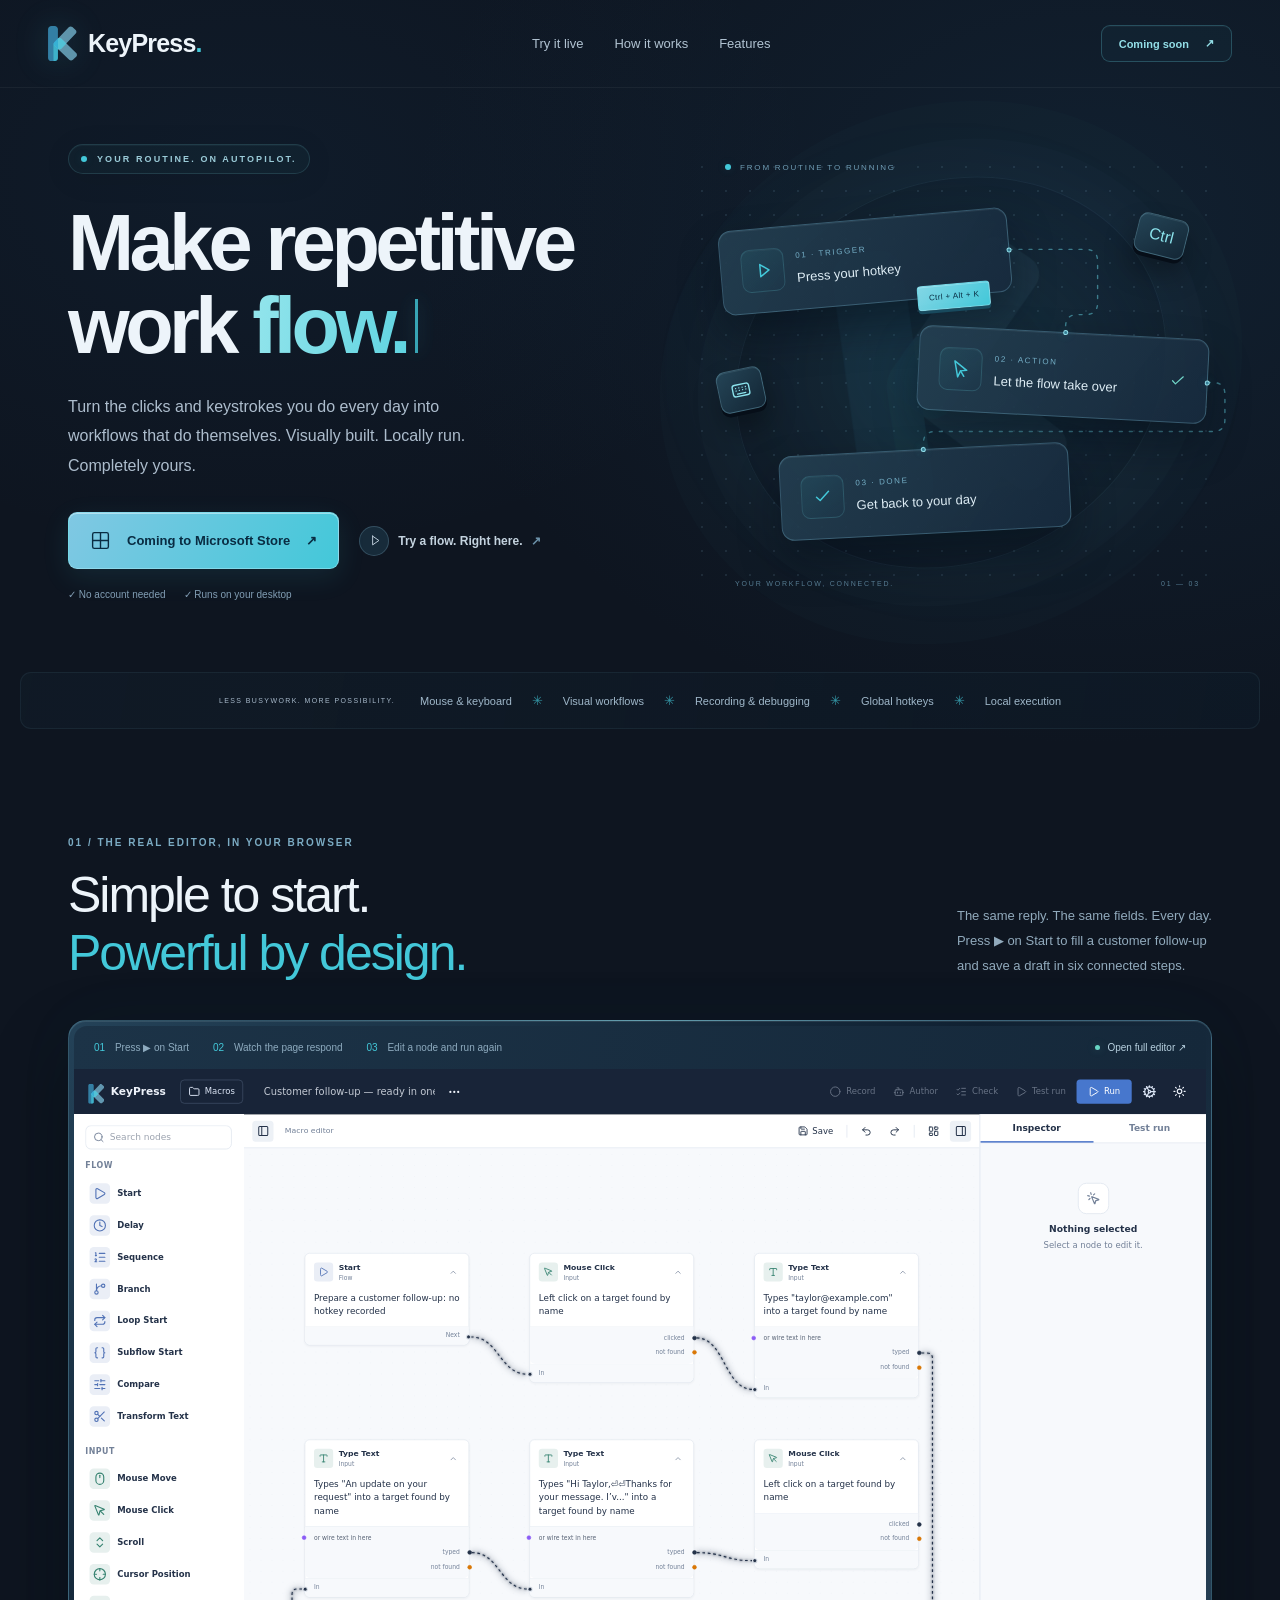
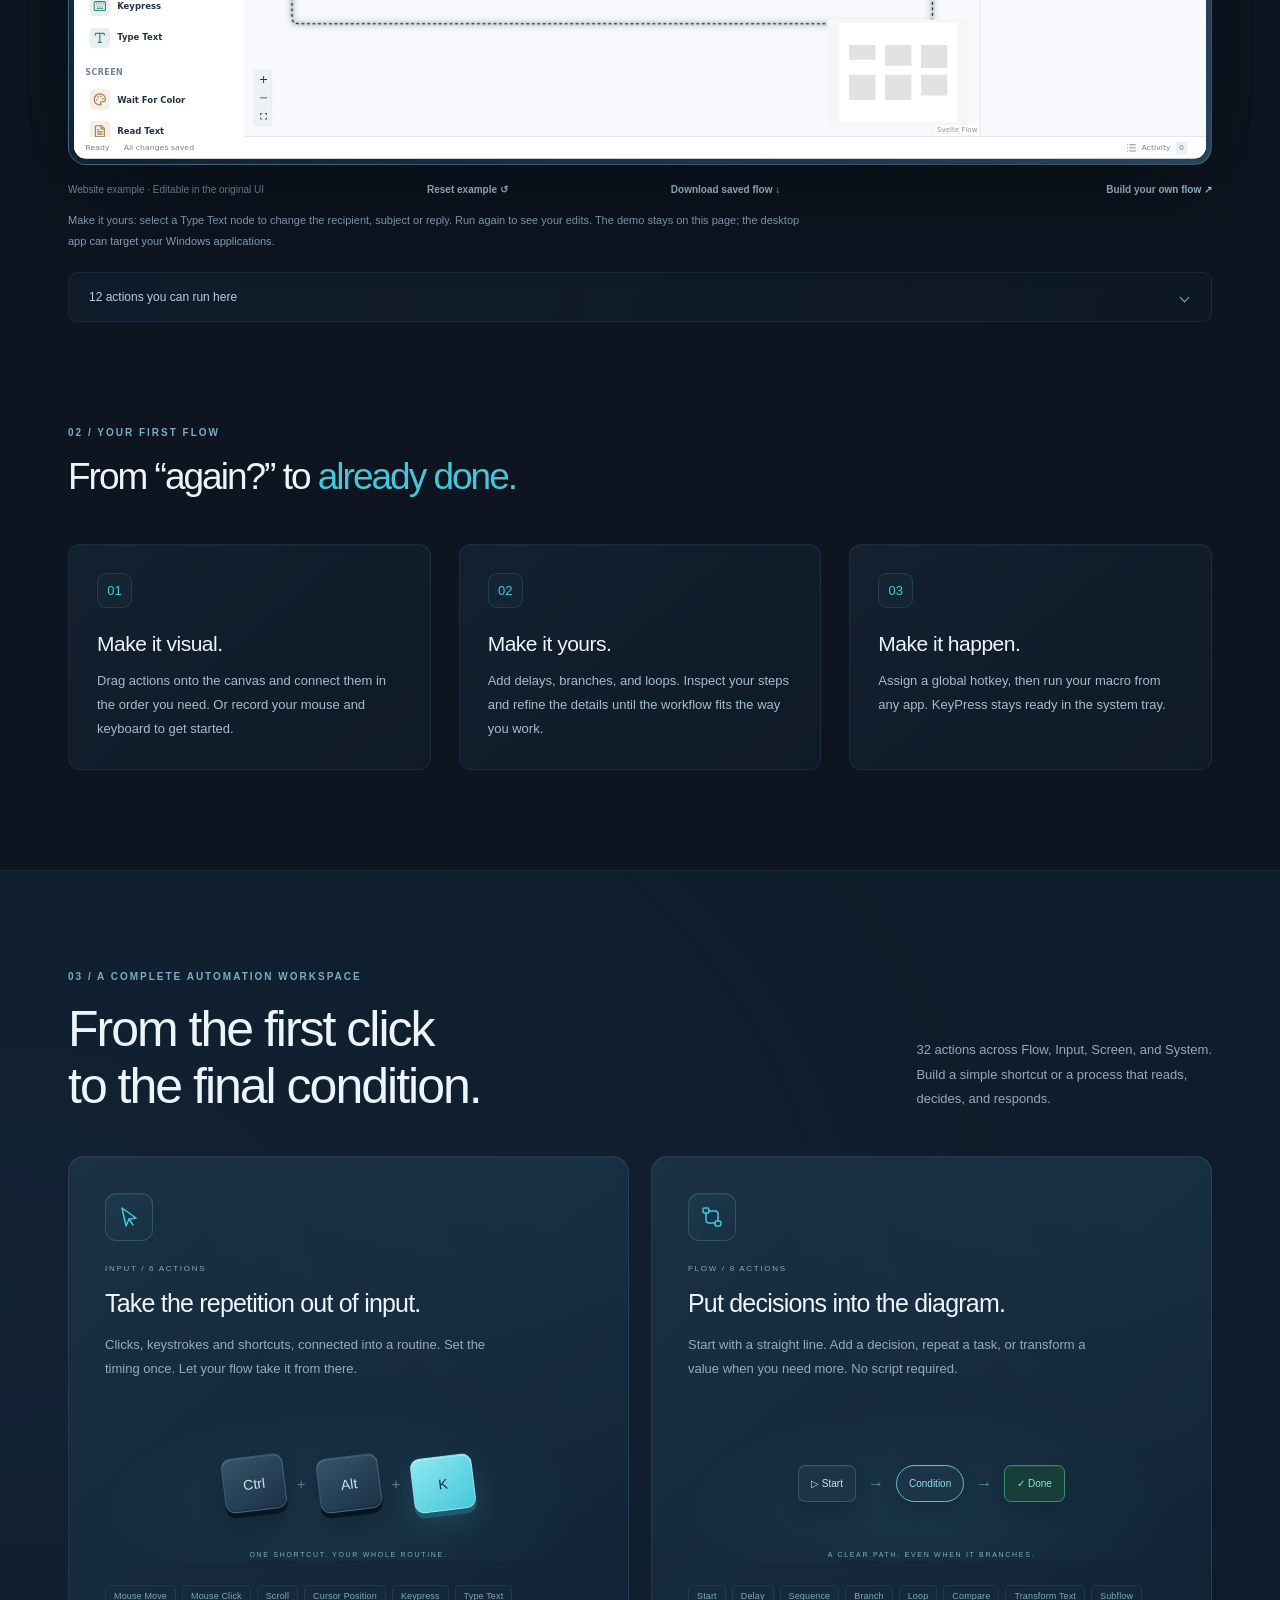
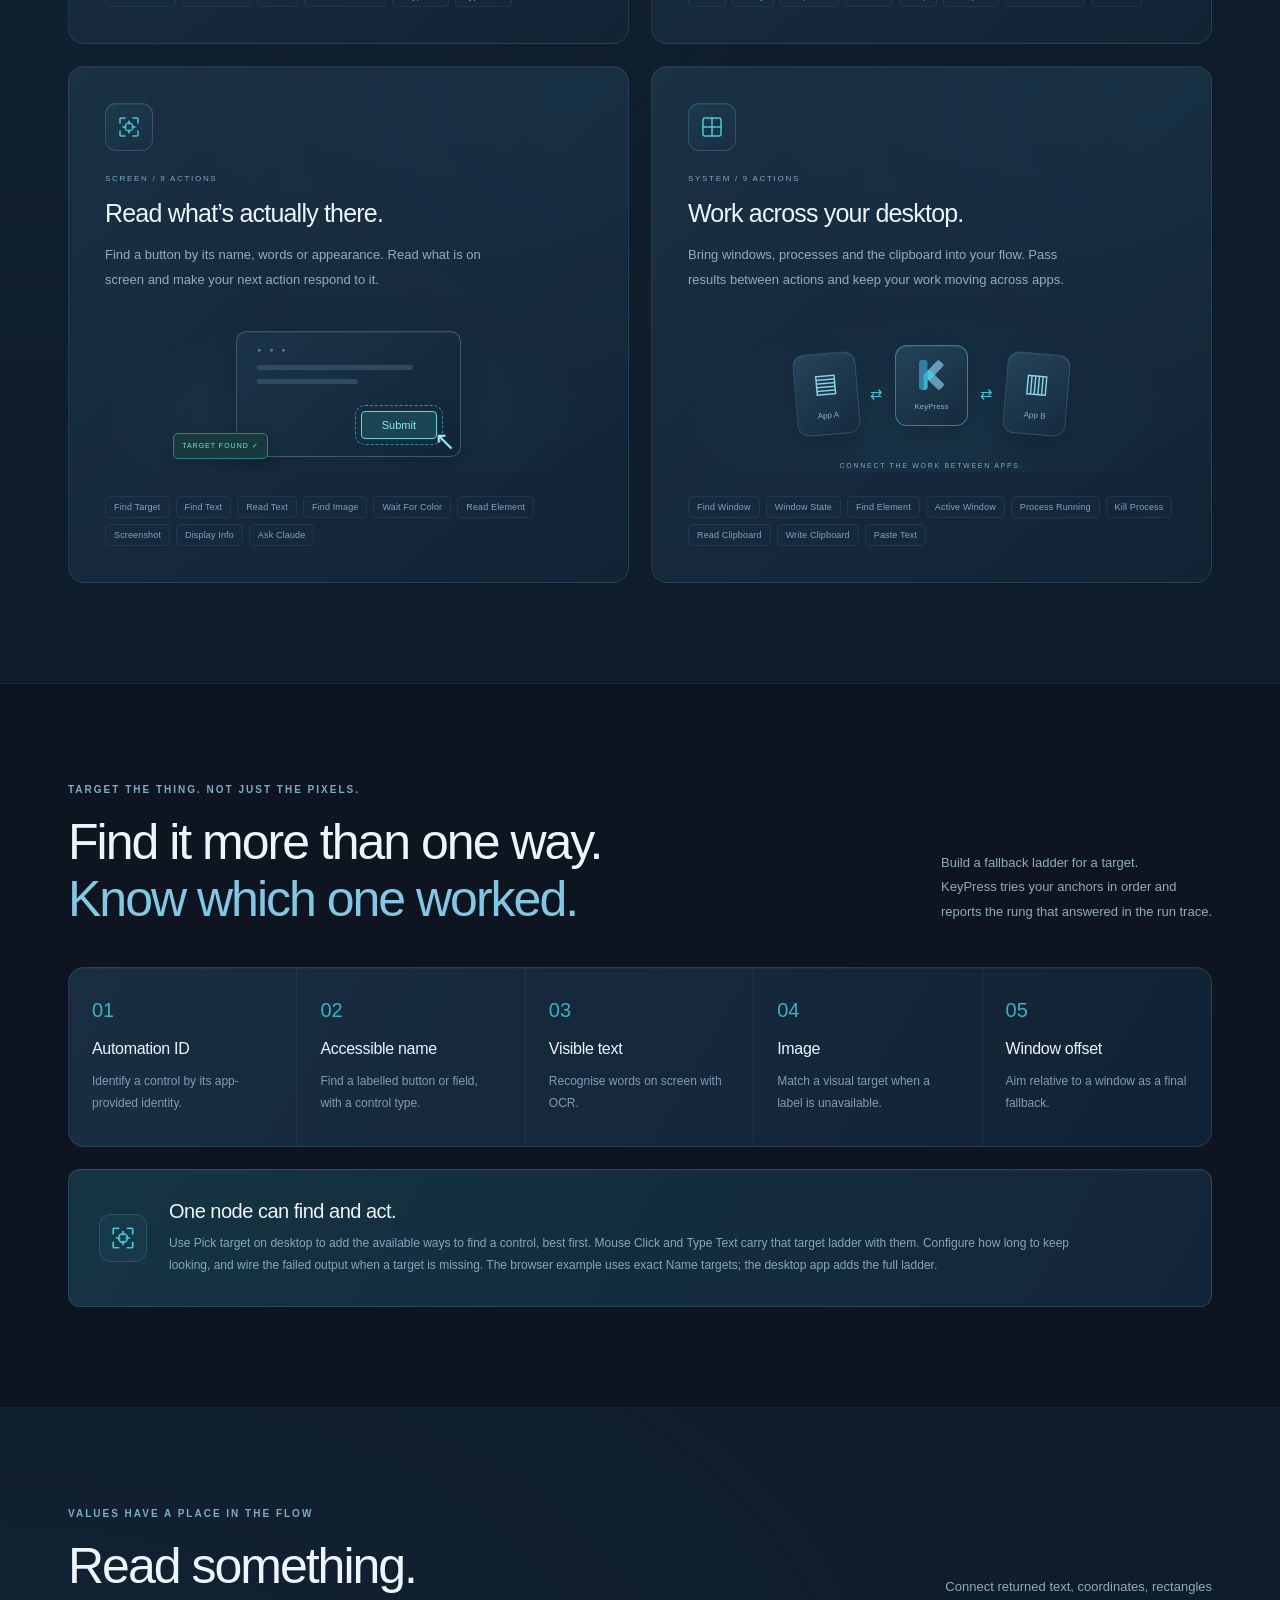
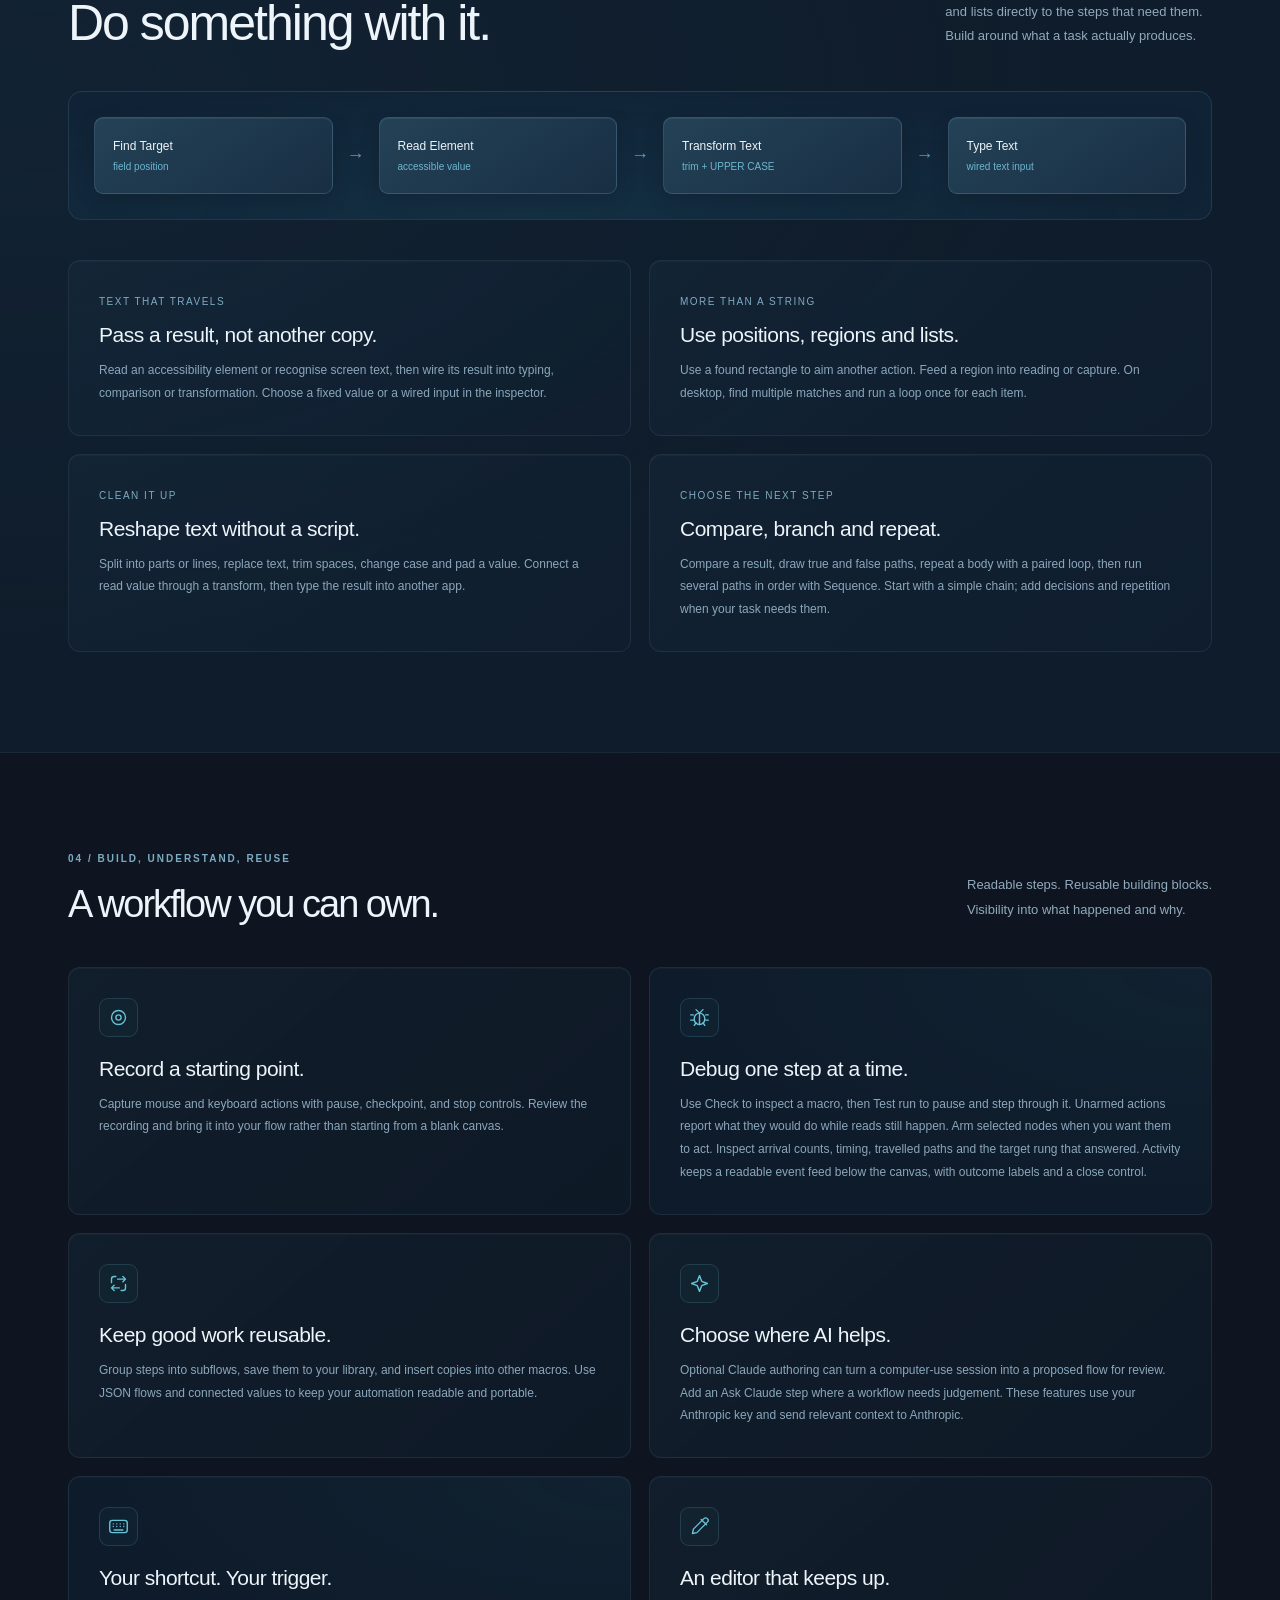
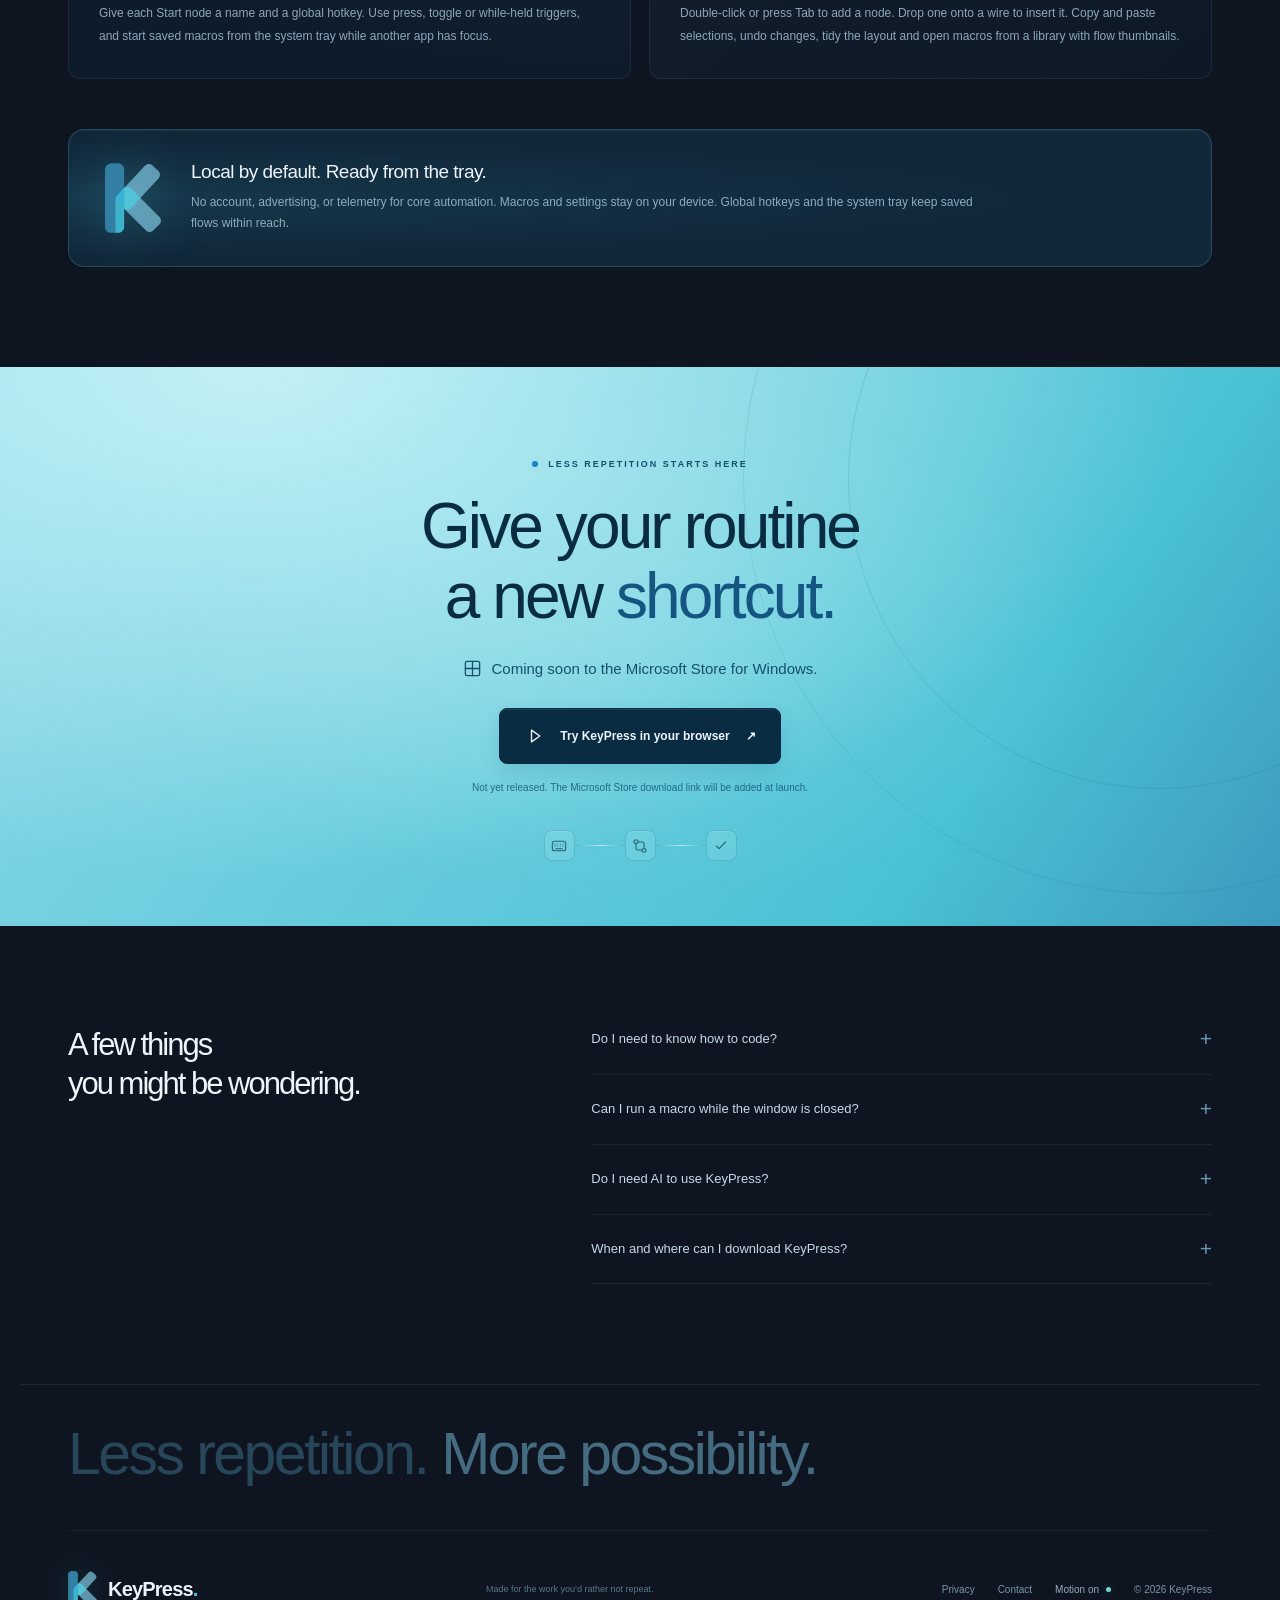
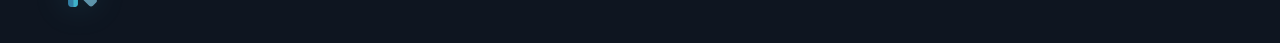
==== index.html @ 4faecd8c "Publish built KeyPress website" ====
<!doctype html>
<html lang="en">
<head>
<meta http-equiv="Content-Security-Policy" content="default-src 'none'; script-src 'self'; style-src 'self' 'unsafe-inline' https://fonts.googleapis.com; font-src 'self' https://fonts.gstatic.com; img-src 'self' data: blob:; frame-src 'self'; connect-src 'none'; object-src 'none'; base-uri 'none'; form-action 'none'">
<meta name="referrer" content="no-referrer">
  <meta charset="UTF-8"><meta name="viewport" content="width=device-width,initial-scale=1">
  <title>KeyPress — Make repetitive work flow.</title>
  <meta name="description" content="Turn clicks, keystrokes, and everyday desktop tasks into visual workflows. Meet KeyPress, desktop automation you can see and control.">
  <meta name="theme-color" content="#0e1520"><meta property="og:title" content="KeyPress — Make repetitive work flow."><meta property="og:description" content="Your routine, on autopilot. Visual desktop automation you can see and control.">
  <link rel="icon" href="assets/keypress-logo.svg"><link rel="stylesheet" href="style.css?v=local"><link rel="stylesheet" href="visual.css?v=local">
</head>
<body>
<svg class="icon-definitions" xmlns="http://www.w3.org/2000/svg" aria-hidden="true"><defs><symbol id="icon-play" viewBox="0 0 24 24"><path d="m9 5 10 7-10 7V5Z"/></symbol><symbol id="icon-pointer" viewBox="0 0 24 24"><path d="m5 3 14 10-7 1-3 7L5 3Z"/><path d="m12 14 4 6"/></symbol><symbol id="icon-check" viewBox="0 0 24 24"><path d="m5 12 4 4L19 6"/></symbol><symbol id="icon-flow" viewBox="0 0 24 24"><rect x="3" y="3" width="6" height="5" rx="1.5"/><rect x="15" y="16" width="6" height="5" rx="1.5"/><path d="M6 8v7a3 3 0 0 0 3 3h6M9 6h6a3 3 0 0 1 3 3v7"/></symbol><symbol id="icon-target" viewBox="0 0 24 24"><path d="M8 3H4a1 1 0 0 0-1 1v4m13-5h4a1 1 0 0 1 1 1v4M3 16v4a1 1 0 0 0 1 1h4m8 0h4a1 1 0 0 0 1-1v-4"/><circle cx="12" cy="12" r="4"/><path d="M12 6v3m0 6v3m-6-6h3m6 0h3"/></symbol><symbol id="icon-windows" viewBox="0 0 24 24"><rect x="3" y="3" width="18" height="18" rx="2"/><path d="M12 3v18M3 12h18"/></symbol><symbol id="icon-arrow" viewBox="0 0 24 24"><path d="M5 19 19 5M5 5h14v14"/></symbol><symbol id="icon-record" viewBox="0 0 24 24"><circle cx="12" cy="12" r="8"/><circle cx="12" cy="12" r="3"/></symbol><symbol id="icon-debug" viewBox="0 0 24 24"><path d="m8 3 4 4 4-4M5 9H2m20 0h-3M5 15H2m20 0h-3M6 21l2-3m10 3-2-3"/><rect x="6" y="7" width="12" height="13" rx="6"/><path d="M12 7v13"/></symbol><symbol id="icon-reuse" viewBox="0 0 24 24"><path d="M20 7h-9m9 0-3-3m3 3-3 3M4 17h9m-9 0 3-3m-3 3 3 3"/><path d="M4 11V7a3 3 0 0 1 3-3h2m11 9v4a3 3 0 0 1-3 3h-2"/></symbol><symbol id="icon-sparkle" viewBox="0 0 24 24"><path d="m12 3 2.5 6.5L21 12l-6.5 2.5L12 21l-2.5-6.5L3 12l6.5-2.5L12 3Z"/></symbol><symbol id="icon-keyboard" viewBox="0 0 24 24"><rect x="2" y="5" width="20" height="14" rx="3"/><path d="M6 9h.01M10 9h.01M14 9h.01M18 9h.01M6 12h.01M10 12h.01M14 12h.01M18 12h.01M7 16h10"/></symbol><symbol id="icon-edit" viewBox="0 0 24 24"><path d="m14 4 6 6M4 20l5-1L21 7a2.8 2.8 0 0 0-4-4L5 15l-1 5Z"/></symbol><symbol id="icon-shield" viewBox="0 0 24 24"><path d="m12 3 8 3v6c0 5-8 9-8 9s-8-4-8-9V6l8-3Z"/><path d="m8 12 3 3 5-6"/></symbol></defs></svg>
<header class="nav"><a class="brand" href="#" aria-label="KeyPress home"><img class="brand-logo" src="assets/keypress-logo.svg" alt="">KeyPress<span class="brand-dot">.</span></a><nav aria-label="Main navigation"><a href="#playground">Try it live</a><a href="#how-it-works">How it works</a><a href="#features">Features</a></nav><a class="button small" href="#download">Coming soon <span>↗</span></a></header>
<main>
<section class="hero section-wrap">
  <div class="hero-copy"><div class="eyebrow"><span class="status-dot"></span> YOUR ROUTINE. ON AUTOPILOT.</div><h1>Make repetitive<br>work <em>flow.</em><span class="heading-cursor"></span></h1><p>Turn the clicks and keystrokes you do every day into workflows that do themselves. Visually built. Locally run. Completely yours.</p><div class="hero-actions"><a class="button" href="#download"><svg class="site-icon" aria-hidden="true"><use href="#icon-windows"/></svg> Coming to Microsoft Store <span>↗</span></a><a class="text-link demo-cta" href="#playground"><span class="play-ring"><svg class="site-icon" aria-hidden="true"><use href="#icon-play"/></svg></span> Try a flow. Right here. <span class="link-arrow">↗</span></a></div><div class="hero-note"><span>✓ No account needed</span><span>✓ Runs on your desktop</span></div></div>
  <div class="hero-art" aria-label="Illustrative automation workflow"><img class="hero-watermark" src="assets/keypress-logo.svg" alt=""><div class="orbit-label"><span class="status-dot"></span> FROM ROUTINE TO RUNNING</div><svg class="hero-lines" viewBox="0 0 550 420" aria-hidden="true"><path data-connection="first"/><path data-connection="second"/></svg><div class="mini-node start"><span class="hero-port out" data-port="output"></span><span class="node-icon"><svg class="site-icon" aria-hidden="true"><use href="#icon-play"/></svg></span><div><small>01 · TRIGGER</small><strong>Press your hotkey</strong></div><kbd>Ctrl + Alt + K</kbd></div><div class="mini-node middle"><span class="hero-port in" data-port="input"></span><span class="hero-port out" data-port="output"></span><span class="node-icon"><svg class="site-icon" aria-hidden="true"><use href="#icon-pointer"/></svg></span><div><small>02 · ACTION</small><strong>Let the flow take over</strong></div><span class="node-check"><svg class="site-icon" aria-hidden="true"><use href="#icon-check"/></svg></span></div><div class="mini-node end"><span class="hero-port in" data-port="input"></span><span class="node-icon"><svg class="site-icon" aria-hidden="true"><use href="#icon-check"/></svg></span><div><small>03 · DONE</small><strong>Get back to your day</strong></div></div><span class="floating-key key-one">Ctrl</span><span class="floating-key key-two"><svg class="site-icon" aria-hidden="true"><use href="#icon-keyboard"/></svg></span><div class="art-footer"><span>YOUR WORKFLOW, CONNECTED.</span><span>01 — 03</span></div></div>
</section>
<div class="capability-strip"><span>LESS BUSYWORK. MORE POSSIBILITY.</span><div>Mouse & keyboard <i>✳</i> Visual workflows <i>✳</i> Recording & debugging <i>✳</i> Global hotkeys <i>✳</i> Local execution</div></div>
<section class="section-wrap playground-section" id="playground"><span id="tour" class="tour-anchor"></span><div class="section-top"><div><div class="eyebrow">01 / THE REAL EDITOR, IN YOUR BROWSER</div><h2>Simple to start.<br><em>Powerful by design.</em></h2></div><p>The same reply. The same fields. Every day.<br>Press ▶ on Start to fill a customer follow-up<br>and save a draft in six connected steps.</p></div><div class="editor-shell"><div class="editor-intro"><span><b>01</b> Press ▶ on Start</span><span><b>02</b> Watch the page respond</span><span><b>03</b> Edit a node and run again</span><a href="flow-editor.html" target="_blank" rel="noopener"><span class="editor-live-dot"></span> Open full editor ↗</a></div><iframe class="live-editor" id="tour-editor" src="flow-editor.html?tour=1&v=local" title="Interactive KeyPress flow editor"></iframe></div><div class="under-demo"><span>Website example · Editable in the original UI</span><button class="text-link" id="reset-tour" type="button">Reset example ↺</button><button class="text-link" id="export-flow" type="button">Download saved flow ↓</button><span id="export-status" role="status"></span><a href="flow-editor.html" target="_blank" rel="noopener" class="text-link">Build your own flow ↗</a></div><p class="editor-boundary">Make it yours: select a Type Text node to change the recipient, subject or reply. Run again to see your edits. The demo stays on this page; the desktop app can target your Windows applications.</p><details class="browser-coverage"><summary>12 actions you can run here</summary><p>Start · Delay · Mouse Click · Scroll · Type Text · Find Target · Read Element · Transform Text · Compare · Branch · Loop · Sequence</p><p>Use exact page targets, fixed delays and counted loops. Other actions remain editable in the canvas and run in the desktop app.</p></details></section>
<section class="section-wrap automation-lab" id="automation-lab" hidden><div class="section-top"><div><div class="eyebrow">YOUR FLOW. IN ACTION.</div><h2>The follow-up.<br><em>Already drafted.</em></h2></div><p>Three fields filled. A draft saved.<br>Watch the canvas do the repetitive part,<br>then review the result.</p></div><div class="lab-grid"><div class="lab-form reply-composer"><div class="composer-heading"><span>Customer follow-up</span><span class="demo-pill">Demo workspace</span></div><label for="reply-recipient">To</label><input id="reply-recipient" data-demo-field aria-label="Reply recipient" type="email" maxlength="400" autocomplete="off" placeholder="Recipient"><label for="reply-subject">Subject</label><input id="reply-subject" data-demo-field aria-label="Reply subject" maxlength="400" autocomplete="off" placeholder="Subject"><label for="task-output">Message</label><textarea id="task-output" data-demo-field aria-label="Reply message" rows="6" maxlength="400" placeholder="Your follow-up will be written here…"></textarea><div class="lab-tools"><button type="button" id="reply-save" data-demo-click="Save draft">Save draft</button><button type="button" id="task-reset" data-demo-click="Reset task">Clear fields</button></div><p class="composer-note">A demo draft on this page. No email is sent.</p></div><div class="lab-result"><span class="feature-kicker result-label"><span class="status-dot"></span> LIVE RESULT</span><strong id="task-state" role="status">Ready to draft</strong><div id="draft-preview" class="draft-preview" hidden><dl><dt>To</dt><dd id="draft-recipient"></dd><dt>Subject</dt><dd id="draft-subject"></dd></dl><p id="draft-message"></p><span class="draft-caption">Saved for review · Demo only</span></div><p id="task-log">Press Play on the canvas to fill the fields and save a follow-up for review.</p></div></div><details class="browser-coverage navigation-disclosure"><summary>Explore the available page targets ↗</summary><div class="lab-navigation" aria-label="Targets used by the canvas example"><span>Choose a destination for your flow</span><button type="button" data-tour-target="features" aria-label="Explore actions">Explore actions ↗</button><button type="button" data-tour-target="targeting" aria-label="Explore targeting">Explore targeting ↗</button><button type="button" data-tour-target="data-flow" aria-label="Explore data connections">Explore data connections ↗</button><button type="button" data-tour-target="real-app" aria-label="Explore the workspace">Explore the workspace ↗</button><button type="button" data-tour-target="automation-lab" aria-label="Explore the task result">Explore the task result ↗</button><button type="button" data-tour-target="download" aria-label="Explore downloads">Explore downloads ↗</button><button type="button" data-tour-target="playground" aria-label="Back to the flow">Back to the flow ↗</button></div></details></section>
<section class="section-wrap steps-section" id="how-it-works"><div class="eyebrow">02 / YOUR FIRST FLOW</div><h2>From “again?” to <em>already done.</em></h2><div class="steps"><article><span class="step-number">01</span><h3>Make it visual.</h3><p>Drag actions onto the canvas and connect them in the order you need. Or record your mouse and keyboard to get started.</p></article><article><span class="step-number">02</span><h3>Make it yours.</h3><p>Add delays, branches, and loops. Inspect your steps and refine the details until the workflow fits the way you work.</p></article><article><span class="step-number">03</span><h3>Make it happen.</h3><p>Assign a global hotkey, then run your macro from any app. KeyPress stays ready in the system tray.</p></article></div></section>
<section class="features-section" id="features"><div class="section-wrap"><div class="section-top"><div><div class="eyebrow">03 / A COMPLETE AUTOMATION WORKSPACE</div><h2>From the first click<br>to the final condition.</h2></div><p>32 actions across Flow, Input, Screen, and System.<br>Build a simple shortcut or a process that reads,<br>decides, and responds.</p></div><div class="feature-grid expanded-features">
<article class="feature"><span class="feature-icon"><svg class="site-icon" aria-hidden="true"><use href="#icon-pointer"/></svg></span><span class="feature-kicker">INPUT / 6 ACTIONS</span><h3>Take the repetition out of input.</h3><p>Clicks, keystrokes and shortcuts, connected into a routine. Set the timing once. Let your flow take it from there.</p><div class="feature-art key-art" aria-hidden="true"><kbd>Ctrl</kbd><span>+</span><kbd>Alt</kbd><span>+</span><kbd class="lit-key">K</kbd><div class="art-caption">ONE SHORTCUT. YOUR WHOLE ROUTINE.</div></div><div class="feature-tags"><span>Mouse Move</span><span>Mouse Click</span><span>Scroll</span><span>Cursor Position</span><span>Keypress</span><span>Type Text</span></div></article>
<article class="feature"><span class="feature-icon"><svg class="site-icon" aria-hidden="true"><use href="#icon-flow"/></svg></span><span class="feature-kicker">FLOW / 8 ACTIONS</span><h3>Put decisions into the diagram.</h3><p>Start with a straight line. Add a decision, repeat a task, or transform a value when you need more. No script required.</p><div class="feature-art route-art" aria-hidden="true"><span class="route-start">▷ Start</span><i>→</i><span class="route-decision">Condition</span><i>→</i><span class="route-result">✓ Done</span><div class="art-caption">A CLEAR PATH. EVEN WHEN IT BRANCHES.</div></div><div class="feature-tags"><span>Start</span><span>Delay</span><span>Sequence</span><span>Branch</span><span>Loop</span><span>Compare</span><span>Transform Text</span><span>Subflow</span></div></article>
<article class="feature"><span class="feature-icon"><svg class="site-icon" aria-hidden="true"><use href="#icon-target"/></svg></span><span class="feature-kicker">SCREEN / 9 ACTIONS</span><h3>Read what’s actually there.</h3><p>Find a button by its name, words or appearance. Read what is on screen and make your next action respond to it.</p><div class="feature-art scan-art" aria-hidden="true"><div class="scan-window"><div class="scan-dots">● ● ●</div><span class="scan-line"></span><span class="scan-line short"></span><span class="scan-target">Submit <b>↖</b></span></div><span class="scan-badge">TARGET FOUND ✓</span></div><div class="feature-tags"><span>Find Target</span><span>Find Text</span><span>Read Text</span><span>Find Image</span><span>Wait For Color</span><span>Read Element</span><span>Screenshot</span><span>Display Info</span><span>Ask Claude</span></div></article>
<article class="feature"><span class="feature-icon"><svg class="site-icon" aria-hidden="true"><use href="#icon-windows"/></svg></span><span class="feature-kicker">SYSTEM / 9 ACTIONS</span><h3>Work across your desktop.</h3><p>Bring windows, processes and the clipboard into your flow. Pass results between actions and keep your work moving across apps.</p><div class="feature-art apps-art" aria-hidden="true"><span class="app-tile">▤<small>App A</small></span><i>⇄</i><span class="app-tile"><img src="assets/keypress-logo.svg" alt=""><small>KeyPress</small></span><i>⇄</i><span class="app-tile">▥<small>App B</small></span><div class="art-caption">CONNECT THE WORK BETWEEN APPS.</div></div><div class="feature-tags"><span>Find Window</span><span>Window State</span><span>Find Element</span><span>Active Window</span><span>Process Running</span><span>Kill Process</span><span>Read Clipboard</span><span>Write Clipboard</span><span>Paste Text</span></div></article>
</div></div></section>
<section class="section-wrap targeting-section" id="targeting"><div class="section-top"><div><div class="eyebrow">TARGET THE THING. NOT JUST THE PIXELS.</div><h2>Find it more than one way.<br><em>Know which one worked.</em></h2></div><p>Build a fallback ladder for a target.<br>KeyPress tries your anchors in order and<br>reports the rung that answered in the run trace.</p></div><div class="target-ladder"><article><b>01</b><h3>Automation ID</h3><p>Identify a control by its app-provided identity.</p></article><article><b>02</b><h3>Accessible name</h3><p>Find a labelled button or field, with a control type.</p></article><article><b>03</b><h3>Visible text</h3><p>Recognise words on screen with OCR.</p></article><article><b>04</b><h3>Image</h3><p>Match a visual target when a label is unavailable.</p></article><article><b>05</b><h3>Window offset</h3><p>Aim relative to a window as a final fallback.</p></article></div><div class="feature-callout"><span><svg class="site-icon" aria-hidden="true"><use href="#icon-target"/></svg></span><div><h3>One node can find and act.</h3><p>Use Pick target on desktop to add the available ways to find a control, best first. Mouse Click and Type Text carry that target ladder with them. Configure how long to keep looking, and wire the failed output when a target is missing. The browser example uses exact Name targets; the desktop app adds the full ladder.</p></div></div></section>
<section class="features-section" id="data-flow"><div class="section-wrap"><div class="section-top"><div><div class="eyebrow">VALUES HAVE A PLACE IN THE FLOW</div><h2>Read something.<br>Do something with it.</h2></div><p>Connect returned text, coordinates, rectangles<br>and lists directly to the steps that need them.<br>Build around what a task actually produces.</p></div><div class="value-pipeline" aria-label="An advanced flow can read and transform a value"><span>Find Target<small>field position</small></span><i>→</i><span>Read Element<small>accessible value</small></span><i>→</i><span>Transform Text<small>trim + UPPER CASE</small></span><i>→</i><span>Type Text<small>wired text input</small></span></div><div class="depth-grid"><article><span class="depth-number">TEXT THAT TRAVELS</span><h3>Pass a result, not another copy.</h3><p>Read an accessibility element or recognise screen text, then wire its result into typing, comparison or transformation. Choose a fixed value or a wired input in the inspector.</p></article><article><span class="depth-number">MORE THAN A STRING</span><h3>Use positions, regions and lists.</h3><p>Use a found rectangle to aim another action. Feed a region into reading or capture. On desktop, find multiple matches and run a loop once for each item.</p></article><article><span class="depth-number">CLEAN IT UP</span><h3>Reshape text without a script.</h3><p>Split into parts or lines, replace text, trim spaces, change case and pad a value. Connect a read value through a transform, then type the result into another app.</p></article><article><span class="depth-number">CHOOSE THE NEXT STEP</span><h3>Compare, branch and repeat.</h3><p>Compare a result, draw true and false paths, repeat a body with a paired loop, then run several paths in order with Sequence. Start with a simple chain; add decisions and repetition when your task needs them.</p></article></div></div></section>
<section class="section-wrap real-app" id="real-app"><div class="section-top"><div><div class="eyebrow">04 / BUILD, UNDERSTAND, REUSE</div><h2>A workflow you can own.</h2></div><p>Readable steps. Reusable building blocks.<br>Visibility into what happened and why.</p></div><div class="depth-grid"><article><span class="workspace-feature-icon"><svg class="site-icon" aria-hidden="true"><use href="#icon-record"/></svg></span><h3>Record a starting point.</h3><p>Capture mouse and keyboard actions with pause, checkpoint, and stop controls. Review the recording and bring it into your flow rather than starting from a blank canvas.</p></article><article><span class="workspace-feature-icon"><svg class="site-icon" aria-hidden="true"><use href="#icon-debug"/></svg></span><h3>Debug one step at a time.</h3><p>Use Check to inspect a macro, then Test run to pause and step through it. Unarmed actions report what they would do while reads still happen. Arm selected nodes when you want them to act. Inspect arrival counts, timing, travelled paths and the target rung that answered. Activity keeps a readable event feed below the canvas, with outcome labels and a close control.</p></article><article><span class="workspace-feature-icon"><svg class="site-icon" aria-hidden="true"><use href="#icon-reuse"/></svg></span><h3>Keep good work reusable.</h3><p>Group steps into subflows, save them to your library, and insert copies into other macros. Use JSON flows and connected values to keep your automation readable and portable.</p></article><article><span class="workspace-feature-icon"><svg class="site-icon" aria-hidden="true"><use href="#icon-sparkle"/></svg></span><h3>Choose where AI helps.</h3><p>Optional Claude authoring can turn a computer-use session into a proposed flow for review. Add an Ask Claude step where a workflow needs judgement. These features use your Anthropic key and send relevant context to Anthropic.</p></article><article><span class="workspace-feature-icon"><svg class="site-icon" aria-hidden="true"><use href="#icon-keyboard"/></svg></span><h3>Your shortcut. Your trigger.</h3><p>Give each Start node a name and a global hotkey. Use press, toggle or while-held triggers, and start saved macros from the system tray while another app has focus.</p></article><article><span class="workspace-feature-icon"><svg class="site-icon" aria-hidden="true"><use href="#icon-edit"/></svg></span><h3>An editor that keeps up.</h3><p>Double-click or press Tab to add a node. Drop one onto a wire to insert it. Copy and paste selections, undo changes, tidy the layout and open macros from a library with flow thumbnails.</p></article></div><div class="privacy-band"><img src="assets/keypress-logo.svg" alt=""><div><h3>Local by default. Ready from the tray.</h3><p>No account, advertising, or telemetry for core automation. Macros and settings stay on your device. Global hotkeys and the system tray keep saved flows within reach.</p></div></div></section>
<section class="download-section" id="download"><div class="section-wrap download-inner"><div class="eyebrow"><span class="status-dot"></span> LESS REPETITION STARTS HERE</div><h2>Give your routine<br>a new <em>shortcut.</em></h2><p class="store-availability"><svg class="site-icon" aria-hidden="true"><use href="#icon-windows"/></svg>Coming soon to the Microsoft Store for Windows.</p><a class="button download-button" href="#playground"><svg class="site-icon" aria-hidden="true"><use href="#icon-play"/></svg> Try KeyPress in your browser <span>↗</span></a><p class="download-note">Not yet released. The Microsoft Store download link will be added at launch.</p><div class="download-line" aria-hidden="true"><span><svg class="site-icon" aria-hidden="true"><use href="#icon-keyboard"/></svg></span><i></i><span><svg class="site-icon" aria-hidden="true"><use href="#icon-flow"/></svg></span><i></i><span><svg class="site-icon" aria-hidden="true"><use href="#icon-check"/></svg></span></div></div></section>
<section class="section-wrap faq-section"><h2>A few things<br>you might be wondering.</h2><div class="faq-list"><details><summary>Do I need to know how to code?<span>+</span></summary><p>No. KeyPress uses a visual flow editor: add actions, connect them, and configure what each step does.</p></details><details><summary>Can I run a macro while the window is closed?<span>+</span></summary><p>Yes. Closing the window keeps KeyPress running in the system tray. Start a saved macro from the tray or its global hotkey. Quit KeyPress from the tray when you want to exit.</p></details><details><summary>Do I need AI to use KeyPress?<span>+</span></summary><p>No. Build and run visual macros locally. Optional Claude features require your own Anthropic API key and send the context needed for those features to Anthropic.</p></details><details><summary>When and where can I download KeyPress?<span>+</span></summary><p>KeyPress has not been released yet. It is planned for the Microsoft Store; a launch date has not been announced. The download link will appear here when KeyPress launches. Until then, try the interactive editor above.</p></details></div></section>
</main>
<aside id="tour-panel" class="tour-panel" aria-label="Website flow progress" hidden><img src="assets/keypress-logo.svg" alt=""><div class="tour-panel-copy"><strong id="tour-title">Running from the canvas</strong><p id="tour-status" role="status" aria-live="polite"></p><progress id="tour-progress" max="9" value="0" aria-label="Flow progress"></progress></div><button id="tour-stop" type="button" class="tour-control">Stop</button><a href="#playground" class="tour-control" id="tour-return">View flow</a><button id="tour-dismiss" type="button" class="tour-dismiss" aria-label="Dismiss tour progress" hidden>×</button></aside>
<footer class="section-wrap"><div class="footer-signature" aria-hidden="true">Less repetition.<span>More possibility.</span></div><a class="brand" href="#"><img class="brand-logo" src="assets/keypress-logo.svg" alt="">KeyPress<span class="brand-dot">.</span></a><span>Made for the work you’d rather not repeat.</span><div><a href="privacy.html">Privacy</a><a href="mailto:alex@keypress.download">Contact</a><button class="motion-toggle" id="motion-toggle" type="button" aria-pressed="false" aria-label="Pause decorative animations">Motion on<span class="motion-indicator" aria-hidden="true"></span></button><span>© 2026 KeyPress</span></div></footer>

<script type="module" src="site.js?v=local"></script></body></html>
---- style.css ----
@import url('https://fonts.googleapis.com/css2?family=DM+Sans:wght@400;500;600;700&family=Space+Grotesk:wght@400;500;600;700&display=swap');
:root{--bg:#0e1520;--panel:#182331;--text:#edf4fa;--muted:#a5b9ca;--lime:#43c8d9;--line:#293a4b}*{box-sizing:border-box}html{scroll-behavior:smooth;scroll-padding-top:90px}body{margin:0;background:var(--bg);color:var(--text);font-family:'DM Sans',sans-serif;font-size:15px}a{color:inherit;text-decoration:none}button{font:inherit}button,a,summary{-webkit-tap-highlight-color:transparent}a:focus-visible,button:focus-visible,summary:focus-visible{outline:2px solid var(--lime);outline-offset:6px}h1,h2,h3,.brand{font-family:'Space Grotesk',sans-serif}h1,h2,h3,p{margin:0}em{font-style:normal;color:var(--lime)}.section-wrap{max-width:1240px;margin:auto;padding-left:48px;padding-right:48px}.nav{max-width:1344px;margin:auto;padding:26px 48px;display:flex;align-items:center;justify-content:space-between;border-bottom:1px solid var(--line);gap:30px}.brand{font-size:25px;font-weight:700;display:flex;align-items:center;letter-spacing:-1px;white-space:nowrap}.brand-mark{position:relative;display:inline-flex;width:34px;margin-right:9px;font-size:29px;color:var(--lime)}.brand-mark span{font-size:20px;position:absolute;left:12px;top:4px;background:var(--bg);line-height:20px}.brand-dot{color:var(--lime)}nav{display:flex;gap:31px;color:#b1c3d2;font-size:13px}nav a:hover,.text-link:hover,footer a:hover{color:var(--lime)}.button{display:inline-flex;align-items:center;justify-content:center;gap:16px;background:var(--lime);color:#092c42;padding:18px 24px;border:1px solid var(--lime);border-radius:7px;font-weight:700;font-size:14px;transition:background .2s,transform .2s}.button:hover{background:#80c8e3;transform:translateY(-2px)}.button.small{padding:12px 18px;font-size:12px}.hero{display:grid;grid-template-columns:1.1fr 1fr;gap:25px;padding-top:88px;padding-bottom:83px;align-items:center}.eyebrow{font-size:10px;letter-spacing:2px;font-weight:700;display:flex;align-items:center;gap:10px;color:#9ab6cb}.status-dot{height:6px;width:6px;border-radius:50%;display:inline-block;background:var(--lime);flex-shrink:0;box-shadow:0 0 10px #43c8d925}h1{font-size:clamp(48px,5.5vw,76px);line-height:1.04;letter-spacing:-4.8px;margin:25px 0}.heading-cursor{display:inline-block;height:.75em;width:4px;background:var(--lime);margin-left:9px;vertical-align:baseline}.hero-copy>p{font-size:16px;line-height:1.75;color:var(--muted);max-width:435px}.hero-actions{display:flex;gap:25px;align-items:center;margin-top:31px;flex-wrap:wrap}.windows-icon{font-size:24px;line-height:14px}.text-link{font-size:12px;font-weight:600}.hero-note{display:flex;gap:22px;font-size:10px;color:var(--muted);margin-top:20px}.hero-art{height:422px;position:relative;background-image:radial-gradient(#26475b 1px,transparent 1px);background-size:19px 19px;mask-image:linear-gradient(to right,transparent,#000 8%,#000 95%,transparent)}.orbit-label{position:absolute;top:12px;left:47px;font-size:9px;letter-spacing:2px;color:var(--muted);display:flex;gap:9px;align-items:center}.hero-lines{position:absolute;inset:0;width:100%;height:100%;fill:none;stroke:#337fa4;stroke-width:1.3;stroke-dasharray:5 5}.mini-node{position:absolute;display:flex;align-items:center;gap:12px;border:1px solid #337fa4;background:#172d40;box-shadow:0 12px 40px #0005;padding:18px 20px;border-radius:10px;width:290px}.mini-node small{display:block;font-size:8px;letter-spacing:1.5px;color:#80c8e3;margin-bottom:7px}.mini-node strong{font-size:12px;font-weight:500}.node-icon{background:#20425a;color:var(--lime);border-radius:7px;padding:9px;font-size:21px}.mini-node kbd{font-size:8px;position:absolute;bottom:-13px;right:22px;background:#43c8d9;color:#092c42;border-radius:4px;padding:6px 9px}.mini-node.start{top:64px;left:30px;transform:rotate(-5deg)}.mini-node.middle{top:177px;right:4px;transform:rotate(3deg)}.mini-node.end{top:294px;left:90px;transform:rotate(-3deg)}.node-check{margin-left:auto;color:var(--lime)}.floating-key{position:absolute;padding:8px 13px;border-radius:8px;background:#182c40;border:1px solid #337fa4;color:#80c8e3;font-size:27px;box-shadow:0 4px #060806}.key-one{right:25px;top:61px;transform:rotate(14deg)}.key-two{left:28px;top:214px;transform:rotate(-12deg)}.art-footer{position:absolute;bottom:2px;left:45px;right:12px;display:flex;justify-content:space-between;font-size:8px;letter-spacing:1.5px;color:#738fa5}.capability-strip{border-block:1px solid var(--line);padding:23px 48px;display:flex;gap:40px;align-items:center;justify-content:center}.capability-strip>span{font-size:8px;letter-spacing:1.5px;color:var(--muted)}.capability-strip>div{font-size:12px;display:flex;gap:23px;align-items:center}.capability-strip i{font-style:normal;color:var(--lime);font-size:15px}.playground-section{padding-top:90px;padding-bottom:67px}.section-top{display:flex;align-items:flex-end;justify-content:space-between;gap:35px;margin-bottom:35px}h2{font-size:44px;line-height:1.12;letter-spacing:-2px}.section-top h2{margin-top:20px}.section-top>p{font-size:13px;line-height:1.8;color:var(--muted);padding-bottom:4px}.demo-window{border:1px solid #3d4336;border-radius:12px;overflow:hidden;box-shadow:0 35px 75px #0003}.window-bar{height:39px;background:#1c201a;display:flex;align-items:center;padding:0 18px;font-size:9px;color:#a9af9f;gap:18px;border-bottom:1px solid #30362a}.window-dots{display:flex;gap:5px}.window-dots b{display:block;width:6px;height:6px;border-radius:50%;background:#555d4b}.window-bar i{font-style:normal;margin:0 8px;color:#59634e}.demo-label{margin-left:auto;font-size:7px;letter-spacing:1.5px;color:#727c67}.demo-toolbar{display:flex;justify-content:space-between;padding:17px 22px;background:#151914;border-bottom:1px solid #30362a;align-items:center;font-size:11px}.file-icon{color:var(--lime);margin-right:7px;font-size:16px}.pill{color:#939e86;background:#252b20;border-radius:4px;padding:4px 7px;margin-left:12px;font-size:8px}.run-button{background:var(--lime);border:0;border-radius:5px;padding:9px 14px;color:#243413;font-weight:600;font-size:10px;cursor:pointer}.run-button:disabled{opacity:.65;cursor:wait}.demo-body{display:flex;min-height:280px}.demo-body aside{width:157px;flex-shrink:0;border-right:1px solid #30362a;background:#181c16;padding:22px 17px;color:#98a38b}.palette-title{font-size:7px;letter-spacing:1.5px;color:#7e8a6e}.demo-body aside>div:not(.palette-note){margin-top:18px;display:flex;align-items:center;gap:13px;font-size:14px}.demo-body aside>div>span{font-size:10px;color:#b5bcaa}.palette-note{font-size:9px;line-height:1.7;margin-top:30px;color:#68775c}.flow-canvas{position:relative;flex:1;min-width:0;background-color:#131810;background-image:radial-gradient(#35412b 1px,transparent 1px);background-size:15px 15px;display:flex;align-items:center;justify-content:center;padding:30px 22px 55px}.flow-row{display:flex;align-items:center;width:100%;justify-content:center}.flow-node{width:153px;flex-shrink:1;min-width:0;border:1px solid #414f33;background:#20271b;border-radius:7px;position:relative;transition:box-shadow .3s,transform .3s}.flow-node:before,.flow-node:after{content:'';position:absolute;top:50%;width:5px;height:5px;background:#9daa8b;border-radius:50%;border:2px solid #151b10}.flow-node:before{left:-5px}.flow-node:after{right:-5px}.node-head{padding:11px 10px;font-size:9px;font-weight:600;border-bottom:1px solid #3b4432;border-radius:6px 6px 0 0;display:flex;gap:8px;align-items:center}.node-head span{font-size:14px}.lime{color:#43c8d9;background:#2e3b21}.blue{color:#a4c7df;background:#24313b}.violet{color:#c7b4e7;background:#332b40}.peach{color:#e6bea0;background:#3c3027}.node-content{padding:13px 10px 16px}.node-content small{font-size:6px;letter-spacing:1px;color:#8f9d82;display:block;margin-bottom:11px}.node-content div,.node-content kbd{font-family:inherit;font-size:8px;background:#151b11;border:1px solid #36422b;border-radius:3px;display:block;padding:7px;color:#c6cfba;white-space:nowrap;overflow:hidden;text-overflow:ellipsis}.connector{height:1px;background:#788b5c;flex:1;max-width:39px;min-width:12px}.flow-node.active{box-shadow:0 0 0 2px var(--lime),0 0 30px #43c8d930;transform:translateY(-4px)}.flow-node.done{border-color:#b3d576}.canvas-bottom{position:absolute;bottom:15px;left:20px;right:20px;display:flex;justify-content:space-between;align-items:center;font-size:6px;letter-spacing:1px;color:#738165}.canvas-bottom>span:first-child{font-size:14px;background:#1e2717;padding:5px 10px;border:1px solid #39462b;border-radius:4px}.canvas-bottom span span{font-size:7px;margin:0 9px}.demo-status{display:flex;justify-content:space-between;gap:12px;padding:13px 20px;background:#1b2116;border-top:1px solid #303b24;font-size:8px;color:#8f9f7e}.demo-status>span:first-child{display:flex;align-items:center;gap:8px}.under-demo{display:flex;justify-content:space-between;margin-top:18px;font-size:11px;color:var(--muted)}.under-demo .text-link{color:var(--lime);font-size:10px}.steps-section{padding-block:45px 92px}.steps-section h2{margin-top:18px;font-size:37px}.steps{display:grid;grid-template-columns:repeat(3,1fr);gap:45px;margin-top:45px}.steps article{border-top:1px solid #4d5840;padding-top:20px}.step-number{font-family:'Space Grotesk',sans-serif;font-size:13px;color:var(--lime)}h3{font-size:20px;letter-spacing:-.5px}.steps h3{margin:23px 0 13px}.steps p,.feature p{font-size:13px;line-height:1.8;color:var(--muted)}.features-section{border-block:1px solid var(--line);background:#111c29;padding:83px 0 88px}.feature-grid{display:grid;grid-template-columns:1.25fr 1fr;gap:16px;margin-top:40px}.feature{border:1px solid #2d4257;background:#172638;border-radius:10px;padding:31px;overflow:hidden;min-height:265px}.feature-icon{display:block;color:var(--lime);font-size:27px;margin-bottom:20px}.feature h3{margin-bottom:12px}.feature p{max-width:390px}.keyboard-art{display:flex;gap:10px;align-items:center;margin-top:29px;transform:rotate(-4deg);padding:12px}.keyboard-art kbd{font:12px 'DM Sans',sans-serif;white-space:nowrap;display:inline-flex;align-items:center;justify-content:center;min-height:46px;padding:10px 19px;background:#2b3325;border:1px solid #515f44;border-radius:7px;box-shadow:0 5px #0f140b;color:#bbc8ab}.keyboard-art span{font-size:10px;color:#78856c}.keyboard-art kbd.accent-key{color:#08243a;background:var(--lime);border-color:#e0ffab;box-shadow:0 5px #687d47}.target-art{display:flex;justify-content:center;margin-top:27px}.target-art span{border:1px solid #75944f;outline:1px dashed #59713e;outline-offset:8px;padding:12px 20px;font-size:11px;background:#26321d;color:#b9d797}.target-art b{margin-left:28px;color:var(--lime)}.logic-art{display:flex;align-items:center;flex-direction:column;font-size:9px;margin:20px auto 0;max-width:210px}.logic-art>span{border:1px solid #65794d;padding:8px 28px;border-radius:20px;color:#43c8d9}.logic-art i{color:#647a4d;font-size:25px;font-style:normal}.logic-art>div{display:flex;justify-content:space-between;width:100%}.logic-art b{border:1px solid #455437;padding:7px 16px;border-radius:4px;font-weight:400}.privacy-feature{background:radial-gradient(ellipse at 95% 95%,#35482555,transparent 65%),#172638}.local-tag{font-size:8px;letter-spacing:2px;display:flex;gap:9px;align-items:center;margin-top:29px;color:#b6caa2}.real-app{padding-block:85px}.real-app h2{font-size:38px}.screenshot-link{display:block;position:relative;border:1px solid #48513c;border-radius:10px;overflow:hidden}.screenshot-link img{display:block;width:100%;height:auto;filter:saturate(.65)}.screenshot-link>span{position:absolute;bottom:20px;right:20px;background:#43c8d9;color:#223011;font-size:11px;padding:11px 18px;border-radius:5px;box-shadow:0 4px 20px #0005}.screenshot-caption{margin-top:12px;color:#7f8876;font-size:10px}.download-section{background:#43c8d9;color:#092c42;position:relative;overflow:hidden}.download-inner{text-align:center;padding-block:72px 50px;position:relative}.download-inner .eyebrow{justify-content:center;color:#154a66}.download-inner .status-dot{background:#344d1c}.download-inner h2{font-size:62px;letter-spacing:-3px;margin:22px 0}.download-inner em{color:#145581}.download-inner>p{font-size:15px;color:#15506d}.download-button{background:#092c42;color:#eff8e6;border-color:#092c42;margin-top:27px}.download-button:hover{background:#1b7fca}.download-inner p.download-note{font-size:10px;margin:15px auto 0;max-width:440px;line-height:1.7}.other-platforms{display:inline-block;margin-top:18px;font-size:10px;border-bottom:1px solid #337fa4;padding-bottom:4px}.download-line{display:flex;justify-content:center;align-items:center;margin-top:40px;opacity:.6}.download-line>span{border:1px solid #1b7fca;border-radius:8px;width:36px;height:36px;display:grid;place-items:center;font-size:20px}.download-line i{height:1px;width:70px;background:#1b7fca}.faq-section{display:grid;grid-template-columns:1fr 1.4fr;gap:60px;padding-block:85px}.faq-section h2{font-size:30px}.faq-list details{border-bottom:1px solid var(--line);padding:20px 0}.faq-list details:first-child{padding-top:3px}.faq-list summary{cursor:pointer;list-style:none;font-size:12px;display:flex;justify-content:space-between;gap:15px}.faq-list summary::-webkit-details-marker{display:none}.faq-list summary span{color:var(--lime);font-size:18px;line-height:12px;transition:transform .2s}.faq-list details[open] summary span{transform:rotate(45deg)}.faq-list p{font-size:12px;line-height:1.8;color:var(--muted);padding:17px 20px 0 0}.faq-list p a{color:var(--lime);text-decoration:underline}footer{border-top:1px solid var(--line);padding-block:31px;display:flex;justify-content:space-between;align-items:center;gap:20px}footer .brand{font-size:20px}footer .brand-mark{font-size:25px}footer>span{font-size:9px;color:#91a8ba}footer>div{display:flex;gap:23px;font-size:9px;color:#a1aa96}footer>div>span{color:#7d95a8}
@media(min-width:1500px){.hero{padding-block:110px}.hero-art{transform:scale(1.08)}}
@media(max-width:1000px){.section-wrap{padding-left:30px;padding-right:30px}.nav{padding-inline:30px}.hero{gap:15px}h1{font-size:59px;letter-spacing:-3px}.hero-actions{gap:20px}.hero-actions .button{padding-inline:16px;font-size:12px}.hero-art{transform:scale(.9);transform-origin:center right}.capability-strip{padding-inline:25px;gap:20px}.capability-strip>span{display:none}.capability-strip>div{gap:15px;font-size:10px}.demo-body aside{width:120px;padding-inline:12px}.flow-canvas{padding-inline:15px}.node-head{font-size:8px;padding-inline:7px}.node-content{padding-inline:7px}.section-top>p{font-size:12px}.keyboard-art{gap:6px;padding-inline:0}.keyboard-art kbd{padding-inline:12px;font-size:10px}footer>span{display:none}}
@media(max-width:720px){.nav{padding:20px 22px;gap:12px}.nav .brand{font-size:22px}nav{gap:14px}nav a{font-size:11px}nav a:first-child,nav a:last-child{display:none}.button.small{padding:10px 12px;font-size:10px;gap:10px}.section-wrap{padding-inline:22px}.hero{grid-template-columns:1fr;padding-top:54px;padding-bottom:38px;gap:35px}h1{font-size:62px;letter-spacing:-3.5px}.hero-copy>p{font-size:14px;max-width:390px}.hero-actions{gap:22px}.hero-note{font-size:9px}.hero-art{width:min(100%,470px);height:380px;transform:none;justify-self:center}.mini-node{width:255px;padding:16px;gap:10px}.mini-node.middle{top:160px;right:7px}.mini-node.start{left:5px;top:57px}.mini-node.end{left:40px;top:265px}.key-one{right:15px;top:45px}.key-two{left:4px;top:186px}.orbit-label{left:13px;font-size:8px}.art-footer{left:15px}.capability-strip{padding:20px 22px;overflow:hidden;justify-content:flex-start}.capability-strip>div{white-space:nowrap;font-size:10px;gap:17px}.playground-section{padding-top:58px;padding-bottom:35px}.section-top{display:block;margin-bottom:25px}h2{font-size:36px}.section-top>p{margin-top:18px;font-size:12px}.section-top>p br{display:none}.demo-label{display:none}.demo-toolbar{padding:13px 12px;font-size:9px}.pill{display:none}.demo-body aside{display:none}.demo-body{min-height:360px}.flow-canvas{padding:26px 16px 50px}.flow-row{display:grid;grid-template-columns:1fr 25px 1fr;row-gap:26px;max-width:360px}.flow-node{width:100%}.flow-row>.connector:nth-child(4){display:none}.flow-row>.flow-node:nth-child(5){grid-column:1;grid-row:2}.flow-row>.connector:nth-child(6){grid-column:2;grid-row:2}.flow-row>.flow-node:nth-child(7){grid-column:3;grid-row:2}.node-head{font-size:10px}.node-content small{font-size:7px}.node-content div,.node-content kbd{font-size:9px}.canvas-bottom{font-size:5px;left:12px;right:12px;letter-spacing:.3px}.demo-status{padding-inline:12px;font-size:7px}.demo-status>span:last-child{display:none}.under-demo{gap:15px;font-size:9px}.under-demo .text-link{font-size:9px}.steps-section{padding-block:34px 55px}.steps-section h2{font-size:31px}.steps{grid-template-columns:1fr;gap:27px;margin-top:30px}.steps article{position:relative;padding-left:38px;padding-top:23px}.step-number{position:absolute;left:0;top:24px}.steps h3{margin-top:0;font-size:19px;margin-bottom:10px}.steps p{font-size:12px}.features-section{padding-block:55px}.feature-grid{grid-template-columns:1fr;margin-top:26px}.feature{padding:26px;min-height:230px}.feature p{font-size:12px}.keyboard-art{justify-content:center}.keyboard-art kbd{font-size:10px}.real-app{padding-block:55px}.real-app h2{font-size:32px}.screenshot-link>span{font-size:8px;bottom:10px;right:10px;padding:8px 10px}.screenshot-caption{font-size:8px;line-height:1.6}.download-inner{padding-block:56px 38px}.download-inner h2{font-size:46px;letter-spacing:-2px}.download-inner>p{font-size:13px}.download-inner .eyebrow{font-size:8px;letter-spacing:1.5px}.download-inner p.download-note{font-size:9px;max-width:280px}.faq-section{grid-template-columns:1fr;gap:32px;padding-block:55px}.faq-section h2{font-size:30px}footer{flex-wrap:wrap;padding-block:25px}footer>div{gap:17px;font-size:8px}}
@media(prefers-reduced-motion:reduce){html{scroll-behavior:auto}*,*:before,*:after{transition:none!important;animation:none!important}}

.brand-logo{width:27px;height:34px;object-fit:contain;margin-right:11px}.hero-art{background-image:radial-gradient(#26475b 1px,transparent 1px)}.hero-art .node-icon{background:#20425a}.hero .button{background:linear-gradient(120deg,#80c8e3,#43c8d9);color:#092c42}.hero h1 em{background:linear-gradient(100deg,#80c8e3,#43c8d9,#1b7fca);background-clip:text;color:transparent}.floating-key{font-size:17px}.editor-intro{display:flex;align-items:center;gap:24px;padding:17px 20px;border:1px solid #2d4257;border-bottom:0;border-radius:10px 10px 0 0;background:#172638;color:#a7c2d7;font-size:10px}.editor-intro b{color:#43c8d9;margin-right:7px}.editor-intro a{margin-left:auto;color:#80c8e3}.live-editor{width:100%;height:690px;display:block;border:1px solid #337fa4;border-radius:0 0 10px 10px;background:#14171c;box-shadow:0 20px 70px #0003}.editor-boundary{font-size:11px;line-height:1.8;color:#829caf;max-width:890px;margin-top:18px}.feature-kicker{display:block;font-size:9px;letter-spacing:1.8px;color:#80c8e3;margin-bottom:15px}.expanded-features{grid-template-columns:1fr 1fr}.expanded-features .feature{min-height:330px;background:linear-gradient(130deg,#172638,#142130);border-color:#2b4359}.expanded-features .feature p{max-width:none}.feature-tags{display:flex;flex-wrap:wrap;gap:7px;margin-top:23px}.feature-tags span{font-size:9px;color:#9ec7df;background:#20374b;border:1px solid #2d506a;border-radius:4px;padding:6px 9px}.depth-grid{display:grid;grid-template-columns:1fr 1fr;gap:35px 50px;margin-top:40px}.depth-grid article{border-top:1px solid #2d4257;padding-top:20px}.depth-number{color:#43c8d9;font-size:11px;font-family:'Space Grotesk',sans-serif}.depth-grid h3{margin:15px 0 12px}.depth-grid p{color:#a5b9ca;font-size:13px;line-height:1.8}.privacy-band{margin-top:50px;border:1px solid #337fa4;background:linear-gradient(100deg,#1c3449,#142333);border-radius:10px;padding:28px 32px;display:flex;align-items:center;gap:30px}.privacy-band img{height:70px;width:56px}.privacy-band h3{font-size:19px}.privacy-band p{font-size:12px;color:#a5b9ca;line-height:1.8;margin-top:9px;max-width:800px}.download-section{background:linear-gradient(120deg,#80c8e3,#43c8d9 60%,#337fa4);color:#092c42}.download-button{background:#092c42;color:#edf4fa}.download-inner .status-dot{background:#1b7fca}.steps article{border-color:#337fa4}footer>div{color:#a5b9ca}.under-demo{color:#a5b9ca}.feature-icon{color:#43c8d9}@media(max-width:900px){.live-editor{height:auto;aspect-ratio:16/10}.editor-intro{gap:12px;font-size:9px;padding:14px}.editor-intro span:last-of-type{display:none}}@media(max-width:720px){.expanded-features,.depth-grid{grid-template-columns:1fr}.editor-intro span:not(:first-child){display:none}.editor-intro a{font-size:10px}.live-editor{height:auto;aspect-ratio:16/10}.under-demo{flex-wrap:wrap;line-height:1.8}.privacy-band{padding:23px;gap:20px}.privacy-band img{width:35px;height:46px}.hero-art .mini-node{border-color:#337fa4}}
.tour-showcase{display:grid;grid-template-columns:1.15fr 1fr;gap:65px;padding-block:76px}.tour-copy>p{max-width:480px;line-height:1.9;color:#a5b9ca;font-size:14px;margin-block:23px}.tour-copy em{color:#80c8e3}.tour-actions{display:flex;align-items:center;gap:24px}.tour-copy .tour-caption{font-size:11px;color:#829caf}.tour-route{align-self:center;border:1px solid #337fa4;border-radius:14px;padding:27px;background:linear-gradient(140deg,#1c3449,#142130)}.tour-route-label{font-size:10px;letter-spacing:2px;color:#80c8e3}.tour-route button{display:flex;width:100%;align-items:center;gap:17px;text-align:left;border:1px solid #2d506a;border-radius:7px;background:#20374b;padding:15px;margin-top:12px;color:#edf4fa;font:inherit;font-size:13px;cursor:pointer}.tour-route button span:first-child{font-size:10px;color:#80c8e3}.tour-route button span:last-child{margin-left:auto;color:#43c8d9}.tour-route p{color:#a5b9ca;font-size:12px;line-height:1.8;margin-top:20px}.tour-panel{position:fixed;bottom:22px;left:50%;transform:translateX(-50%);z-index:100;display:flex;align-items:center;gap:18px;padding:18px 22px;width:min(780px,calc(100% - 32px));border:1px solid #43c8d9;border-radius:12px;background:#142333f5;box-shadow:0 18px 60px #0008;backdrop-filter:blur(18px);color:#edf4fa}.tour-panel[hidden],.tour-panel [hidden]{display:none}.tour-panel img{width:30px;height:38px}.tour-panel-copy{flex:1;min-width:0}.tour-panel strong{font-size:13px}.tour-panel p{font-size:12px;line-height:1.6;margin:4px 0 8px;color:#b9cfdf}.tour-panel progress{width:100%;height:4px;accent-color:#43c8d9;display:block}.tour-control{background:#20374b;border:1px solid #337fa4;border-radius:6px;padding:10px 13px;color:#edf4fa;font-size:12px;cursor:pointer;white-space:nowrap}.tour-dismiss{border:0;background:none;color:#b9cfdf;font-size:22px;cursor:pointer}.tour-highlight{outline:2px solid #43c8d9;outline-offset:-2px;box-shadow:inset 0 0 80px #43c8d910}#features,#real-app,#download,#playground,#tour{scroll-margin-top:30px}button:disabled{cursor:wait;opacity:.6}button:focus-visible,a:focus-visible{outline:2px solid #80c8e3;outline-offset:4px}.tour-route button:hover,.tour-control:hover{background:#2b5068}@media(max-width:720px){.tour-showcase{grid-template-columns:1fr;gap:24px;padding-block:45px}.tour-panel{bottom:12px;padding:14px;gap:10px;flex-wrap:wrap}.tour-panel img{display:none}.tour-panel-copy{flex-basis:100%}.tour-actions{gap:17px}.nav nav a:first-child{display:inline}}
.tour-anchor{display:block;scroll-margin-top:30px}.automation-lab{padding-block:68px}.lab-grid{display:grid;grid-template-columns:1.2fr 1fr;gap:24px;margin-top:30px}.lab-form,.lab-result{border:1px solid #337fa4;background:linear-gradient(140deg,#1c3449,#142130);border-radius:12px;padding:28px}.lab-form label{display:block;font-size:12px;letter-spacing:.5px;color:#b9cfdf;margin-bottom:9px}.lab-form input,.lab-form textarea{display:block;box-sizing:border-box;width:100%;border:1px solid #41657e;border-radius:6px;background:#0e1c2a;padding:14px;color:#edf4fa;font:inherit;font-size:14px}.lab-form p,.lab-result p{font-size:12px;line-height:1.8;color:#a5b9ca;margin:12px 0 23px}.lab-result>strong{font-size:28px;display:block;color:#80c8e3;margin:16px 0}.lab-result>strong[data-state=ready]{color:#6de1be}.lab-result>strong[data-state=review]{color:#ffd494}.lab-tools{display:flex;gap:10px;flex-wrap:wrap;margin-top:18px}.lab-tools button,.lab-navigation button{cursor:pointer;font:inherit;font-size:11px;padding:9px 12px;color:#b9cfdf;background:#20374b;border:1px solid #337fa4;border-radius:5px}.checkpoint-list{display:flex;gap:8px;flex-wrap:wrap;min-height:36px;margin:20px 0}.checkpoint-list span{padding:9px 12px;border-radius:5px;background:#133c3a;border:1px solid #287969;color:#82e2c5;font-size:11px}.lab-navigation{display:flex;align-items:center;flex-wrap:wrap;gap:9px;margin-top:20px}.lab-navigation>span{font-size:10px;color:#829caf;margin-right:10px}.target-ladder{display:grid;grid-template-columns:repeat(5,1fr);gap:14px;margin-top:36px}.target-ladder article{border:1px solid #337fa4;border-radius:9px;background:#172638;padding:24px 19px}.target-ladder b{font-size:11px;color:#43c8d9}.target-ladder h3{font-size:16px;margin:17px 0 12px}.target-ladder p{font-size:12px;line-height:1.8;color:#a5b9ca}.feature-callout{display:flex;gap:25px;align-items:center;border:1px solid #2d506a;border-radius:9px;background:#142333;padding:26px;margin-top:22px}.feature-callout>span{font-size:32px;color:#43c8d9}.feature-callout p{color:#a5b9ca;font-size:13px;line-height:1.9;max-width:940px;margin-top:9px}.value-pipeline{display:flex;align-items:center;gap:14px;margin-top:35px}.value-pipeline>span{flex:1;border:1px solid #41657e;border-radius:8px;background:#20374b;padding:20px;color:#edf4fa;font-size:14px}.value-pipeline small{display:block;font-size:11px;color:#80c8e3;margin-top:10px}.value-pipeline i{color:#43c8d9;font-style:normal}.targeting-section em{color:#80c8e3}.lab-tools button:hover,.lab-navigation button:hover{background:#2b5068}@media(max-width:900px){.target-ladder{grid-template-columns:repeat(3,1fr)}.value-pipeline{gap:8px}.value-pipeline>span{padding:16px;font-size:12px}}@media(max-width:720px){.lab-grid{grid-template-columns:1fr}.lab-form,.lab-result{padding:22px}.target-ladder{grid-template-columns:1fr 1fr}.value-pipeline{flex-direction:column;align-items:stretch}.value-pipeline i{text-align:center;transform:rotate(90deg)}.value-pipeline>span{padding:18px}.feature-callout{padding:22px;gap:16px}.tour-panel-copy{flex-basis:100%}.lab-navigation>span{flex-basis:100%}.automation-lab{padding-block:48px}}
.browser-coverage{margin-top:20px;border:1px solid #2d506a;border-radius:8px;padding:16px 20px;color:#a5b9ca;font-size:12px}.browser-coverage summary{cursor:pointer;color:#80c8e3}.browser-coverage p{line-height:1.9;margin-top:12px}

/* KeyPress presentation: deep navy, luminous cyan and visual examples. */
:root{--bg:#0b121e;--panel:#142234;--muted:#a8bacb;--line:#25384d}
body{background:radial-gradient(ellipse 900px 650px at 85% 200px,#15435b45,transparent 75%),radial-gradient(ellipse 600px 600px at -10% 1500px,#13596624,transparent 75%),var(--bg)}
.nav{border-color:#ffffff0c;padding-block:24px}.brand-logo{filter:drop-shadow(0 0 12px #43c8d940)}
.hero{padding-top:100px;padding-bottom:100px;gap:42px}.hero-copy .eyebrow{color:#7cdae4}.hero-copy h1{font-size:clamp(58px,6.2vw,86px);letter-spacing:-5px;line-height:1.04}.hero-copy h1 em{background:linear-gradient(100deg,#8ce4ed,#43c8d9 70%,#72bce8);background-clip:text;-webkit-background-clip:text;color:transparent}.hero-copy>p{font-size:17px;line-height:1.85;max-width:450px}.button{border-radius:9px;box-shadow:0 5px 24px #43c8d920;transition:transform .2s,box-shadow .2s,background .2s}.button:hover{box-shadow:0 8px 35px #43c8d945}.hero-note{font-size:11px;color:#90a7bc}.hero-art{overflow:visible;isolation:isolate;mask-image:none;background-image:radial-gradient(#37657b65 1px,transparent 1px);background-size:22px 22px}.hero-art:before{content:'';position:absolute;inset:0;border-radius:50%;background:radial-gradient(ellipse,#43c8d922,transparent 65%);filter:blur(24px);z-index:-1}.hero-watermark{position:absolute;width:210px;height:265px;object-fit:contain;left:50%;top:50%;transform:translate(-50%,-50%) rotate(-8deg);opacity:.09;filter:drop-shadow(0 0 36px #43c8d9)}.mini-node{background:linear-gradient(120deg,#20384af0,#142536f5);border-color:#67d7e354;box-shadow:0 18px 50px #0005,inset 0 1px #ffffff0c;border-radius:14px;padding-block:22px}.mini-node strong{font-size:14px}.node-icon{background:#43c8d914;border:1px solid #43c8d935}.hero-lines{stroke:#55d4df;stroke-width:1.5}.floating-key{background:linear-gradient(140deg,#244456,#132635);color:#8ce4ed;border-color:#67d7e360;box-shadow:0 5px #050a12,0 16px 35px #0005}.art-footer{color:#6c94ae}.capability-strip{border-color:#ffffff0b;background:#11223150;padding-block:22px}.capability-strip>div{color:#b9cddd;font-size:12px}
h2{font-size:clamp(36px,4vw,50px);letter-spacing:-2.5px}.section-top>p{font-size:14px;line-height:1.9;max-width:380px}.eyebrow{color:#7cacc4}.playground-section{padding-block:100px 60px;position:relative}.editor-intro{background:linear-gradient(120deg,#1b3347,#132234);border-color:#45b8cd50;border-radius:15px 15px 0 0;padding:20px 24px;color:#c2d9e7;font-size:11px}.live-editor{border-color:#45b8cd50;border-radius:0 0 15px 15px;box-shadow:0 30px 90px #0005,0 0 60px #43c8d908}.under-demo{align-items:center;gap:18px;flex-wrap:wrap}.under-demo button{border:0;background:none;padding:0;cursor:pointer}.editor-boundary{font-size:12px;line-height:1.9;max-width:800px;color:#9db5c8}.browser-coverage{border-color:#ffffff10;background:#15263865;border-radius:10px;padding:18px 22px}.browser-coverage summary{font-size:12px}.browser-coverage input{width:100%;max-width:580px;background:#0b1725;border:1px solid #41657e;border-radius:7px;color:#edf4fa;padding:12px;margin-top:12px;font:inherit}.browser-coverage label{display:block;margin-top:16px}
.automation-lab{padding-top:42px;padding-bottom:85px}.lab-grid{gap:18px}.lab-form,.lab-result{background:radial-gradient(ellipse at 100% 0,#43c8d916,transparent 70%),linear-gradient(130deg,#192d40,#112034);border-color:#37556d70;border-radius:16px;padding:32px}.lab-form label{font-size:10px;text-transform:uppercase;letter-spacing:2px;color:#7fb4cc}.lab-form textarea{border-color:#365970;background:#091728;border-radius:9px;min-height:130px;line-height:1.8;font-size:15px;resize:vertical}.lab-result>strong{font-size:30px;letter-spacing:-1px}.lab-result p{font-size:13px;max-width:340px}.checkpoint-list:empty{min-height:0;margin:0}.lab-tools button,.lab-navigation button{border-color:#42627780;background:#213b4c70;border-radius:7px}.lab-navigation{margin-top:18px}.steps-section{padding-bottom:100px}.steps{gap:28px}.steps article{padding:28px;border:1px solid #ffffff10;border-radius:14px;background:linear-gradient(135deg,#162739,#0f1c2b)}.steps h3{margin-top:24px}.step-number{font-size:20px}.features-section{background:radial-gradient(ellipse at 0 30%,#22496525,transparent 60%),#0f1c2b;border-color:#ffffff0b;padding-block:100px}.expanded-features{gap:22px}.expanded-features .feature{background:linear-gradient(140deg,#1b3043,#112134);border-color:#496d8950;padding:34px;border-radius:18px;min-height:0;transition:transform .25s,border-color .25s,box-shadow .25s}.expanded-features .feature:hover{transform:translateY(-4px);border-color:#43c8d980;box-shadow:0 18px 45px #0003}.feature-icon{font-size:30px;width:53px;height:53px;display:grid;place-items:center;border:1px solid #43c8d92b;background:#43c8d90e;border-radius:12px;margin-bottom:24px}.feature h3{font-size:25px;letter-spacing:-.8px;max-width:350px}.feature p{font-size:14px;line-height:1.8;max-width:410px!important}.feature-tags{gap:6px;margin-top:24px}.feature-tags span{border:1px solid #6c91a726;background:#263f512b;font-size:10px;padding:6px 9px;border-radius:5px;color:#a9c5d7}
.feature-art{position:relative;height:150px;margin-top:24px;display:flex;align-items:center;justify-content:center;gap:12px;border-radius:12px;background:radial-gradient(ellipse at 50% 100%,#43c8d912,transparent 75%);overflow:hidden}.art-caption{position:absolute;bottom:3px;font-size:8px;letter-spacing:1.8px;color:#6d94ab}.key-art kbd{font:15px 'Space Grotesk',sans-serif;display:grid;place-items:center;height:58px;min-width:65px;padding:0 14px;border:1px solid #57768c;border-radius:10px;background:linear-gradient(145deg,#284459,#172c40);box-shadow:0 6px #07121f,0 12px 20px #0003;transform:rotate(-7deg);color:#d2e1eb}.key-art>span{color:#617d91}.key-art .lit-key{background:linear-gradient(145deg,#8fe8ef,#43c8d9);color:#0d3245;border-color:#a9edf4;box-shadow:0 6px #216778,0 0 25px #43c8d925}.route-art>span{font-size:11px;padding:12px;border:1px solid #49758a;border-radius:7px;background:#1b3448;color:#cce3ee}.route-art .route-decision{border-radius:24px;border-color:#65b8cd;color:#8be4ec}.route-art i,.apps-art i{font-style:normal;color:#43c8d9}.route-art .route-result{color:#8de2c7;border-color:#3b8b78;background:#173e38}.scan-window{width:225px;padding:14px 20px;border:1px solid #466a82;border-radius:10px;background:#122638;position:relative;height:126px}.scan-dots{font-size:7px;letter-spacing:3px;color:#557a91;margin-bottom:12px}.scan-line{display:block;height:5px;width:85%;background:#2e4c61;border-radius:4px;margin-bottom:9px}.scan-line.short{width:55%}.scan-target{position:absolute;right:23px;bottom:17px;font-size:11px;color:#8ee7ee;background:#1c4553;border:1px solid #5fd3df;padding:7px 20px;outline:1px dashed #5fd3df90;outline-offset:5px;border-radius:4px}.scan-target b{position:absolute;right:-20px;bottom:-19px;font-size:26px;font-weight:400;color:#9ae8ef}.scan-badge{position:absolute;left:9%;bottom:18px;background:#173a3d;border:1px solid #377f7c;color:#8adacb;font-size:8px;letter-spacing:1px;padding:8px;border-radius:5px}.app-tile{display:flex;align-items:center;flex-direction:column;gap:12px;padding:14px 18px;color:#8ad4e9;font-size:26px;background:linear-gradient(145deg,#244359,#152a3d);border:1px solid #496d86;border-radius:12px;box-shadow:0 8px 25px #0003;transform:rotate(-5deg)}.app-tile:nth-of-type(2){transform:translateY(-9px);border-color:#43c8d985;color:#43c8d9}.app-tile:last-of-type{transform:rotate(5deg)}.app-tile small{font-size:9px;color:#c2d9e6}
.targeting-section{padding-block:100px}.target-ladder{gap:0;border:1px solid #41637a65;border-radius:16px;overflow:hidden;background:linear-gradient(120deg,#192e41,#122235)}.target-ladder article{border:0;border-right:1px solid #41637a45;border-radius:0;background:none;padding:30px 22px;position:relative}.target-ladder article:last-child{border-right:0}.target-ladder b{font-size:23px;font-weight:400;color:#43c8d9}.target-ladder h3{font-size:17px}.target-ladder p{font-size:13px}.feature-callout{border-radius:14px;border-color:#43c8d935;background:linear-gradient(120deg,#153443,#132638);padding:30px}.feature-callout>span{font-size:40px}.value-pipeline{padding:26px;border:1px solid #45657c50;border-radius:16px;background:radial-gradient(ellipse at 40% 100%,#43c8d913,transparent 75%),#102336;gap:16px}.value-pipeline>span{padding:24px 18px;background:linear-gradient(140deg,#284459,#193046);border-color:#5b829966;border-radius:10px;box-shadow:0 8px 24px #0002}.value-pipeline>i{font-size:22px}.depth-grid{gap:18px}.depth-grid article{padding:28px;border:1px solid #ffffff10;border-radius:14px;background:linear-gradient(140deg,#1b304140,#10203560)}.depth-number{font-size:10px;letter-spacing:1.5px}.depth-grid h3{font-size:22px;letter-spacing:-.6px}.depth-grid p{font-size:13px;line-height:1.85}.real-app{padding-block:100px}.privacy-band{border-radius:16px;border-color:#43c8d944;background:radial-gradient(ellipse at 0 50%,#43c8d917,transparent 65%),#13283b;padding:36px}.privacy-band img{filter:drop-shadow(0 0 24px #43c8d940)}.download-section{background:radial-gradient(ellipse at 20% 0,#c0f4f7,transparent 65%),linear-gradient(120deg,#81dae7,#43c8d9 70%,#3390b8)}.download-inner{padding-block:92px 65px}.download-inner h2{font-size:clamp(46px,5vw,68px);letter-spacing:-3px}.download-inner .eyebrow{color:#15506d}.download-line{opacity:.4}.faq-section{padding-block:100px}.faq-list summary{font-size:14px}.faq-list p{font-size:13px}.faq-list details{padding-block:24px}footer{padding-block:36px}.tour-highlight{outline-color:#43c8d940;box-shadow:inset 0 0 100px #43c8d907}
@media(max-width:1000px){.hero{gap:20px;padding-top:75px;padding-bottom:75px}.hero-copy h1{font-size:65px;letter-spacing:-4px}.hero-copy>p{font-size:15px}.hero-art{transform:scale(.87)}.feature h3{font-size:22px}.route-art{gap:8px}.route-art>span{padding:10px 8px;font-size:10px}.target-ladder{grid-template-columns:repeat(3,1fr)}.target-ladder article{border-bottom:1px solid #41637a45}}
@media(max-width:720px){.hero{padding-top:55px;padding-bottom:45px;gap:35px}.hero-copy h1{font-size:clamp(54px,9vw,68px);letter-spacing:-3.5px}.hero-art{transform:none}.mini-node{padding-block:18px}.mini-node strong{font-size:13px}.hero-watermark{width:185px;height:230px}.section-top>p{font-size:13px;line-height:1.85;max-width:440px}.playground-section{padding-top:65px;padding-bottom:40px}.editor-intro{padding:16px;gap:12px}.automation-lab{padding-block:25px 60px}.steps-section{padding-bottom:65px}.steps article{padding:26px 26px 26px 62px}.step-number{top:26px;left:22px}.steps h3{margin-top:0}.features-section,.targeting-section,.real-app{padding-block:65px}.expanded-features .feature{padding:28px}.feature h3{font-size:25px}.feature-art{margin-top:14px}.target-ladder{grid-template-columns:1fr 1fr}.target-ladder article{padding:25px 20px}.value-pipeline{padding:20px}.value-pipeline>span{padding:18px}.depth-grid article{padding:25px}.lab-form,.lab-result{padding:26px}.lab-result>strong{font-size:27px}.privacy-band{padding:26px}.download-inner{padding-block:65px 45px}.faq-section{padding-block:65px}.capability-strip>div{font-size:11px}}
@media(prefers-reduced-motion:reduce){html{scroll-behavior:auto}*,*:before,*:after{transition:none!important;animation:none!important}}

@media(max-width:480px){.nav{gap:12px}.nav nav a:not(:first-child){display:none}.nav nav{gap:0;white-space:nowrap;flex-shrink:0}.nav .brand{font-size:21px}.nav .brand-logo{width:25px}.nav .button.small{white-space:nowrap;padding:10px;font-size:9px;gap:5px}.hero-copy h1{font-size:54px}.hero-art{width:100%;max-width:360px}.orbit-label{font-size:7px}.feature h3{font-size:23px}.feature-art{gap:8px}.app-tile{padding:12px 15px}.route-art>span{font-size:10px;padding:10px 8px}}

/* Detail pass: one icon language, crisp layers and consistent controls. */
:root{--edge:rgba(121,175,200,.2);--edge-light:rgba(204,239,249,.12)}
::selection{background:#43c8d93d;color:#ecfcff}body{background:radial-gradient(ellipse 950px 660px at 95% 5%,#173c523e,transparent 70%),radial-gradient(ellipse 900px 600px at 5% 25%,#12384d1f,transparent 70%),#0b121e;-webkit-font-smoothing:antialiased}button,input,textarea{font:inherit}a,button,summary{touch-action:manipulation}input:focus-visible,textarea:focus-visible{outline:2px solid #60d5e0;outline-offset:4px}
.icon-definitions{position:absolute;width:0;height:0;overflow:hidden;pointer-events:none}.site-icon{display:block;width:22px;height:22px;fill:none;stroke:currentColor;stroke-width:1.6;stroke-linecap:round;stroke-linejoin:round;flex-shrink:0}
.nav{padding-block:25px}.nav nav a{position:relative;padding-block:9px;transition:color .2s}.nav nav a:after{content:'';position:absolute;bottom:0;left:0;width:100%;height:1px;background:#43c8d9;transform:scaleX(0);transform-origin:left;transition:transform .2s}.nav nav a:hover:after,.nav nav a:focus-visible:after{transform:scaleX(1)}.brand{letter-spacing:-.8px}.brand-logo{height:36px;width:29px;filter:drop-shadow(0 0 16px #43c8d930)}.nav .button.small{border:1px solid #65cddb44;background:#43c8d909;color:#93dfe8;box-shadow:inset 0 1px #ffffff08;font-size:11px;padding:11px 17px}.nav .button.small:hover{background:#43c8d918;color:#dcfcff}
.hero{padding-block:104px 92px;gap:48px}.hero-copy{min-width:0}.hero-copy .eyebrow{font-size:9px;letter-spacing:2.1px;width:fit-content;padding:9px 12px;border:1px solid #73c9d02b;border-radius:30px;background:#43c8d908;color:#9bcbd8}.hero-copy h1{font-weight:600;letter-spacing:-4.6px;margin-top:27px;margin-bottom:24px;line-height:1.05}.hero-copy h1 em{background-image:linear-gradient(100deg,#94e5ec,#49ccdc 75%,#6fafd7)}.heading-cursor{height:.68em;width:3px;opacity:.8;margin-left:8px}.hero-copy>p{font-size:16px;line-height:1.85;max-width:415px;color:#adbdcd}.hero-actions{gap:20px;margin-top:32px}.hero-actions .button{padding:17px 21px;font-size:13px;border-color:#a4ebf580;box-shadow:0 8px 28px #43c8d91c,inset 0 1px #eafcff80}.hero-actions .button>.site-icon{width:21px;height:21px}.hero .demo-cta{display:flex;align-items:center;gap:9px;font-size:12px;color:#c4d3df}.play-ring{display:grid;place-items:center;height:30px;width:30px;border:1px solid #81b0c546;border-radius:50%;background:#172b3a}.play-ring .site-icon{width:15px;height:15px;stroke-width:1.5}.demo-cta:hover{color:#8ae1e9}.demo-cta:hover .play-ring{background:#224453;border-color:#60c8d5}.link-arrow{color:#6d92aa;transition:transform .2s}.demo-cta:hover .link-arrow{transform:translate(2px,-2px)}.hero-note{gap:18px;color:#839eb4;font-size:10px;margin-top:20px}.hero-art{height:435px;background-size:24px 24px;background-image:radial-gradient(#688fa42c .8px,transparent .8px)}.hero-art:before{inset:-30px;background:radial-gradient(ellipse,#43c8d91c,transparent 68%)}.orbit-label{font-size:8px;letter-spacing:1.8px;left:35px;top:8px;color:#6f9cb4}.mini-node{border-color:#76b6ce50;background:linear-gradient(125deg,#243f51e6,#172a3df5);box-shadow:inset 0 1px #d9f9ff12,0 22px 42px #03091366;padding:20px;border-radius:13px;width:290px}.mini-node .node-icon{padding:10px;border:1px solid #71cfdb2c;background:linear-gradient(145deg,#24546470,#1b354960);border-radius:9px;box-shadow:inset 0 1px #ffffff09}.node-icon .site-icon{width:21px;height:21px;stroke-width:1.7}.mini-node small{font-size:8px;letter-spacing:1.6px;margin-bottom:8px;color:#75afc7}.mini-node strong{font-size:13px;font-weight:500;color:#deedf5}.mini-node kbd{background:linear-gradient(135deg,#82d6e5,#43c8d9);box-shadow:0 3px 0 #194b5f,inset 0 1px #d5f9ff50;font:8px 'Space Grotesk',sans-serif;letter-spacing:.4px;padding:7px 10px;border:1px solid #98e1ed70}.node-check .site-icon{width:18px;height:18px;color:#71d7c9}.mini-node:after{content:'';height:5px;width:5px;position:absolute;right:-3px;top:50%;background:#7ed2df;border-radius:50%;box-shadow:0 0 10px #43c8d970}.hero-lines{stroke:#62cddd85;stroke-width:1.4;stroke-linecap:round;stroke-dasharray:3 7}.floating-key{border-radius:9px;font:16px 'Space Grotesk',sans-serif;border-color:#8acbdd4d;padding:10px 12px;box-shadow:inset 0 1px #c9f5ff18,0 4px #060e18,0 16px 28px #0005}.floating-key .site-icon{width:20px;height:20px}.art-footer{font-size:7px;letter-spacing:1.8px;bottom:3px;color:#557b91}.capability-strip{max-width:1240px;margin:auto;border:1px solid #688fa41c;border-radius:11px;background:linear-gradient(100deg,#172a383c,#0e1d2b70);padding:20px 32px;gap:25px}.capability-strip>span{font-size:7px;letter-spacing:1.4px}.capability-strip>div{font-size:11px;gap:20px;color:#9fb7c9}.capability-strip i{font-size:13px;opacity:.7}
h2{text-wrap:balance;font-weight:500;letter-spacing:-2px;line-height:1.15}.section-top{margin-bottom:38px}.section-top h2{margin-top:19px}.section-top>.eyebrow{color:#72a8bf}.section-top>p{font-size:13px;color:#91aabc;line-height:1.9}.playground-section{padding-top:108px}.editor-shell{position:relative;border:1px solid #72b9cf50;background:linear-gradient(140deg,#244258,#102132 45%,#29445a);padding:5px;border-radius:18px;box-shadow:0 35px 80px #0005,inset 0 1px #deffff18}.editor-shell:before{content:'';position:absolute;pointer-events:none;left:18%;right:18%;height:1px;top:-1px;background:linear-gradient(90deg,transparent,#91e0ec80,transparent)}.editor-intro{border:0;border-radius:13px 13px 0 0;background:linear-gradient(100deg,#1c3347,#15283a);padding:16px 20px;font-size:10px;color:#8eabbf}.editor-intro b{font-weight:500;font-family:'Space Grotesk',sans-serif}.editor-intro a{display:flex;align-items:center;gap:7px;color:#b7d0df}.editor-live-dot{width:5px;height:5px;border-radius:50%;background:#68d5c4;box-shadow:0 0 8px #68d5c440}.live-editor{border:0;border-radius:0 0 13px 13px;box-shadow:none}.under-demo{font-size:10px;gap:15px;margin-top:19px}.under-demo>span:first-child{color:#7894ab}.under-demo .text-link{font-size:10px;color:#a6cbdc}.under-demo .text-link:hover{color:#8be6ed}.editor-boundary{max-width:740px;margin-top:15px;font-size:11px;color:#718da4}.browser-coverage{padding:17px 20px;border:1px solid #56768e2c;background:linear-gradient(100deg,#14253870,#10203150);border-radius:9px}.browser-coverage summary{list-style:none;display:flex;align-items:center;justify-content:space-between;gap:20px;color:#b5ccdc;font-size:12px}.browser-coverage summary::-webkit-details-marker{display:none}.browser-coverage summary:after{content:'';border-right:1px solid #74b5cc;border-bottom:1px solid #74b5cc;width:6px;height:6px;transform:rotate(45deg);transition:transform .2s;flex-shrink:0;margin-right:3px}.browser-coverage[open] summary:after{transform:rotate(225deg)}.browser-coverage[open]{border-color:#5898b04a}.browser-coverage p{color:#8fa8bc}.browser-coverage input{font-size:13px;border-color:#42647a}.lab-grid{gap:16px}.lab-form,.lab-result{border:1px solid var(--edge);background:radial-gradient(ellipse at 0 0,#58b9d30d,transparent 65%),linear-gradient(125deg,#162a3d,#101f30);box-shadow:inset 0 1px #e5faff07;border-radius:14px;padding:30px}.lab-form label,.result-label{font-size:9px;letter-spacing:1.8px;color:#7fabc2}.result-label{display:flex;align-items:center;gap:8px}.result-label .status-dot{width:4px;height:4px}.lab-form textarea{min-height:125px;border-color:#54829c40;box-shadow:inset 0 2px 8px #0002;background:#0b1a2a;font-size:14px;line-height:1.8;color:#d1e5f0;padding:18px}.lab-form textarea::placeholder{color:#58788f}.lab-result>strong{font-family:'Space Grotesk',sans-serif;font-size:27px;letter-spacing:-.8px;color:#a9d4e5;margin-top:18px}.lab-result p{font-size:12px;color:#7694ac;line-height:1.85}.lab-tools button,.lab-navigation button{font-size:10px;color:#9dbdd1;background:#1c344780;border:1px solid #53789146;transition:background .2s,border-color .2s}.lab-tools button:hover,.lab-navigation button:hover{background:#28485c;border-color:#6aacbf70}.automation-lab{padding-top:36px}.steps article{border-color:#56778d2c;background:linear-gradient(140deg,#192d3f80,#101e2e80);box-shadow:inset 0 1px #c5f5ff08;border-radius:12px;padding:28px}.steps h3{font-size:21px;font-weight:500}.steps p{font-size:13px;line-height:1.85}.step-number{display:grid;place-items:center;height:35px;width:35px;font-size:13px;border:1px solid #43c8d928;background:#43c8d908;border-radius:9px}
.expanded-features .feature{border-color:#67879c32;background:radial-gradient(ellipse at 90% 0,#4ac5d509,transparent 55%),linear-gradient(140deg,#1a3043,#122336);box-shadow:inset 0 1px #d0f5ff0a;padding:36px;border-radius:16px;display:flex;flex-direction:column}.expanded-features .feature:hover{box-shadow:inset 0 1px #d0f5ff14,0 24px 50px #0002;transform:translateY(-3px);border-color:#66c6d563}.feature-icon{width:48px;height:48px;border-color:#72b8cc3b;background:linear-gradient(140deg,#24546550,#1a35492e);border-radius:11px;box-shadow:inset 0 1px #b8efff10;margin-bottom:23px}.feature-icon .site-icon{width:24px;height:24px;stroke-width:1.5}.feature-kicker{font-size:8px;letter-spacing:1.7px;color:#689bb5}.feature h3{font-size:25px;font-weight:500;letter-spacing:-.8px;line-height:1.25;margin-bottom:14px;max-width:380px}.feature p{font-size:13px;color:#91adbf;line-height:1.85}.feature-art{height:155px;margin-top:25px;flex-shrink:0;background:radial-gradient(ellipse at 50% 70%,#42c5da13,transparent 72%)}.feature-tags{margin-top:24px;gap:6px}.feature-tags span{font-size:9px;letter-spacing:.15px;color:#7fa4bc;border-color:#6994ae24;padding:5px 8px;background:#1a344733}.art-caption{font-size:7px;letter-spacing:1.7px;color:#517f98}.key-art kbd{box-shadow:inset 0 1px #d5efff22,inset 0 -2px #0002,0 5px #071521,0 16px 22px #0003;border-color:#6d99b55e;background:linear-gradient(150deg,#34546a,#1b3146);font-size:14px;min-width:62px;height:55px}.key-art .lit-key{box-shadow:inset 0 1px #e7ffff70,0 5px #215b71,0 12px 28px #43c8d927;border-color:#b9edf580}.route-art>span{box-shadow:inset 0 1px #b3f0ff10,0 9px 18px #0002;font-size:10px;border-color:#5c839e70}.route-art i{color:#5897b2;font-size:16px}.scan-window{background:linear-gradient(140deg,#1c3448,#122537);border-color:#6b95b369;box-shadow:inset 0 1px #c6f2ff0d,0 12px 28px #0003}.scan-target{box-shadow:0 0 20px #43c8d90e}.scan-badge{font-size:7px;left:14%;bottom:13px;box-shadow:0 5px 15px #0003}.app-tile{border-color:#547e9859;box-shadow:inset 0 1px #caedff15,0 8px 24px #0003}.app-tile img{width:26px;height:30px;object-fit:contain}.app-tile small{font-size:8px;color:#8cacc3}
.target-ladder{border-color:#5e849c3b;box-shadow:inset 0 1px #d3f4ff0a}.target-ladder article{padding:31px 23px;border-color:#60839b24}.target-ladder b{font:20px 'Space Grotesk',sans-serif;opacity:.85}.target-ladder h3{font-size:16px;font-weight:500;letter-spacing:-.3px;line-height:1.3}.target-ladder p{font-size:12px;line-height:1.8;color:#7f9db2}.feature-callout{border-color:#5db5c535;box-shadow:inset 0 1px #d6ffff09;border-radius:12px;gap:22px}.feature-callout>span{height:48px;width:48px;display:grid;place-items:center;flex-shrink:0;border:1px solid #72c5d335;border-radius:12px;background:#43c8d90b}.feature-callout>span .site-icon{width:26px;height:26px}.feature-callout h3{font-size:20px;font-weight:500}.feature-callout p{font-size:12px;color:#86a7bb;line-height:1.85}.value-pipeline{border-color:#5b839c36;padding:25px;border-radius:14px;gap:14px}.value-pipeline>span{border-color:#6892ac4d;background:linear-gradient(145deg,#244257,#182e43);font-size:12px;border-radius:9px;padding:21px 18px;box-shadow:inset 0 1px #d6f6ff10,0 6px 20px #0002}.value-pipeline small{font-size:10px;color:#6cb7d0;margin-top:8px}.value-pipeline i{font-size:18px;color:#599db9}.depth-grid article{border-color:#65869c29;background:linear-gradient(140deg,#19314550,#10203260);box-shadow:inset 0 1px #c9f5ff07;padding:30px;border-radius:12px}.depth-grid h3{font-size:21px;font-weight:500;letter-spacing:-.5px}.depth-grid p{font-size:12px;color:#8ba7bc;line-height:1.9}.workspace-feature-icon{display:grid;place-items:center;height:39px;width:39px;color:#68c2d5;border:1px solid #64a9bc33;background:#43c8d908;border-radius:9px;margin-bottom:20px}.workspace-feature-icon .site-icon{width:21px;height:21px}.real-app .depth-grid article:nth-child(2),.real-app .depth-grid article:nth-child(5){background:radial-gradient(ellipse at 100% 0,#43c8d909,transparent 70%),#12263970}.privacy-band{padding:31px 36px;border-color:#72b8ca3b;box-shadow:inset 0 1px #d1faff0a;background:radial-gradient(ellipse at 0 50%,#43c8d91b,transparent 60%),#11273a}.privacy-band p{font-size:12px;color:#8eacbf}.privacy-band h3{font-weight:500}
.download-section{isolation:isolate;background:radial-gradient(ellipse at 20% 0,#c2f0f5,transparent 65%),linear-gradient(125deg,#8bd7e8,#4ac2d4 75%,#3c99bc)}.download-section:before,.download-section:after{content:'';width:620px;height:620px;border:1px solid #1162801c;border-radius:50%;position:absolute;right:-190px;top:-200px;z-index:-1}.download-section:after{width:830px;height:830px;right:-295px;top:-305px}.download-inner .eyebrow{font-size:9px;letter-spacing:2px}.download-inner h2{font-weight:500;line-height:1.1;letter-spacing:-2.9px;margin-bottom:24px}.download-button{padding:17px 24px;border-radius:8px;box-shadow:0 9px 20px #0a446521,inset 0 1px #ffffff18;font-size:12px}.download-button .site-icon{width:20px;height:20px}.download-inner p.download-note{font-size:10px;opacity:.8}.other-platforms{opacity:.8;border-color:#13557540}.download-line{gap:0;opacity:.65;margin-top:34px}.download-line>span{width:31px;height:31px;border-radius:8px;border-color:#165e7b50;background:#c5f3f516}.download-line .site-icon{width:16px;height:16px}.download-line i{background:#165e7b50;width:50px}.faq-section{gap:80px}.faq-section h2{font-weight:500;line-height:1.25;font-size:31px}.faq-list summary{font-size:13px;color:#c6d9e7;line-height:1.6}.faq-list summary span{font-size:21px;font-weight:400;color:#6995af;line-height:20px}.faq-list details{border-color:#63839a24}.faq-list p{font-size:12px;color:#809fb5;line-height:1.9}.faq-list details[open] summary{color:#8ddde7}.faq-list details[open] summary span{color:#73d0db}footer{position:relative;display:flex;flex-wrap:wrap;padding-top:34px;padding-bottom:36px;border-color:#6e90a225}footer .footer-signature{display:block;flex-basis:100%;font:500 clamp(32px,4.6vw,62px) 'Space Grotesk',sans-serif;letter-spacing:-2.5px;color:#27465a;padding:0 0 40px;margin-bottom:20px;border-bottom:1px solid #63839a1c;line-height:1.2}footer .footer-signature span{margin-left:14px;color:#446b80}footer>span{font-size:9px;color:#58778e}footer>div:not(.footer-signature){font-size:10px;color:#7897ac}.tour-panel{border-color:#74c7d26b;background:linear-gradient(120deg,#193345f5,#122536f5);box-shadow:0 12px 55px #0008,inset 0 1px #c7f8ff10;border-radius:13px;padding:17px 20px}.tour-panel strong{font-size:12px;font-weight:500}.tour-panel p{font-size:11px;color:#9ec3d7}.tour-control{border-color:#6594ad45;font-size:11px;background:#28475a60}.tour-panel progress{height:3px}.tour-dismiss{font-size:20px;color:#7b9eb5}
@media(min-width:1500px){.hero{padding-block:116px 108px}}
@media(max-width:1000px){.hero{padding-block:80px;gap:28px}.hero-copy h1{font-size:63px;letter-spacing:-3.8px}.hero-actions{gap:16px}.hero-actions .button{padding:16px 18px;font-size:12px}.hero-copy>p{font-size:15px}.hero .demo-cta{font-size:11px}.capability-strip{margin-inline:30px;padding-inline:22px}.capability-strip>div{gap:16px;font-size:10px}.value-pipeline{gap:10px;padding:20px}.value-pipeline>span{padding:18px 14px;font-size:11px}.feature h3{font-size:23px}.feature-art{gap:10px}.target-ladder article{padding:27px 21px}}
@media(max-width:720px){.hero{padding-block:55px 45px;gap:35px}.hero-copy h1{font-size:clamp(54px,9vw,66px);letter-spacing:-3.3px}.hero-copy>p{font-size:14px;line-height:1.9}.hero-copy .eyebrow{font-size:8px;letter-spacing:1.5px}.hero-actions .button{padding:17px 20px}.hero-art{height:397px}.mini-node{width:255px;padding:17px}.mini-node .node-icon{padding:9px}.hero-art .mini-node{border-color:#76b6ce50}.mini-node.start{top:62px}.mini-node.middle{top:177px}.mini-node.end{top:286px}.orbit-label{left:15px;top:8px}.key-one{right:9px;top:44px}.key-two{top:218px;left:3px}.art-footer{left:13px;right:10px;font-size:6px}.capability-strip{margin-inline:22px;padding:18px;border-radius:9px}.capability-strip>div{gap:16px;font-size:10px}.playground-section{padding-top:65px}.editor-shell{border-radius:13px;padding:3px}.editor-intro{padding:14px 13px;border-radius:10px 10px 0 0}.live-editor{border-radius:0 0 10px 10px}.section-top>p{font-size:12px;line-height:1.9}.under-demo{gap:12px;font-size:9px}.editor-boundary{font-size:10px}.browser-coverage{padding:16px 18px}.browser-coverage summary{font-size:11px}.lab-form,.lab-result{padding:25px}.steps article{padding:25px 25px 25px 75px}.step-number{position:absolute;left:23px;top:25px;height:33px;width:33px}.steps h3{font-size:20px;margin-top:0}.expanded-features .feature{padding:30px}.feature h3{font-size:24px}.feature p{font-size:13px}.feature-art{margin-top:22px}.target-ladder article{padding:25px 20px}.target-ladder h3{font-size:16px}.feature-callout{padding:24px;align-items:flex-start;gap:16px}.feature-callout h3{font-size:18px}.value-pipeline{padding:20px;gap:13px}.value-pipeline>span{padding:20px;font-size:13px}.value-pipeline small{font-size:11px}.depth-grid article{padding:27px}.privacy-band{padding:27px;align-items:flex-start}.privacy-band h3{font-size:18px}.download-inner h2{font-size:46px;letter-spacing:-2px}.faq-section{gap:32px}.faq-section h2{font-size:30px}footer .footer-signature{font-size:38px;letter-spacing:-1.7px;padding-bottom:30px}footer .footer-signature span{display:block;margin:4px 0 0}.tour-panel{padding:14px}}
@media(max-width:480px){.hero-copy h1{font-size:53px;letter-spacing:-3px}.hero .demo-cta{font-size:12px}.hero-actions{gap:20px}.hero-note{font-size:9px}.hero-art{height:385px;max-width:345px}.hero-art .mini-node{width:240px;padding:15px}.mini-node strong{font-size:12px}.mini-node small{font-size:7px}.mini-node .node-icon{padding:9px}.node-icon .site-icon{width:19px;height:19px}.hero-art .mini-node.middle{right:2px;top:173px}.hero-art .mini-node.end{left:30px;top:280px}.key-one{right:5px;top:48px;padding:9px}.key-two{left:0;top:215px;padding:9px}.hero-watermark{width:155px;height:195px}.art-footer{font-size:5px;letter-spacing:1.3px}.expanded-features .feature{padding:27px}.feature h3{font-size:23px}.route-art{gap:7px}.route-art>span{font-size:9px;padding:10px 8px}.key-art kbd{min-width:54px;height:53px;font-size:13px}.feature-art{height:150px}.app-tile{padding:12px 15px}.target-ladder h3{font-size:15px}.target-ladder p{font-size:11px}.feature-callout{padding:22px;gap:13px}.feature-callout>span{height:37px;width:37px;border-radius:9px}.feature-callout>span .site-icon{width:22px;height:22px}.nav .button.small{padding:10px;font-size:9px}.footer-signature span{white-space:normal}}

.mini-node:after{display:none}.hero-lines{overflow:visible;pointer-events:none}.hero-port{position:absolute;width:5px;height:5px;border:1px solid #91dde8;background:#367f96;border-radius:50%;box-shadow:0 0 9px #43c8d940}.hero-port.out{right:-3px;top:calc(50% - 2px)}.hero-port.in{top:-3px;left:calc(50% - 2px)}

/* Decorative SVG strokes must never create horizontal page scrolling. */
html{overflow-x:clip}

.automation-lab[hidden]{display:none}

.composer-heading{display:flex;align-items:center;justify-content:space-between;gap:12px;border-bottom:1px solid #63839a26;padding-bottom:18px;margin-bottom:22px;font-family:'Space Grotesk',sans-serif;font-size:15px;color:#cce1ed}.demo-pill{font:9px 'DM Sans',sans-serif;border:1px solid #59829b44;border-radius:5px;padding:5px 7px;white-space:nowrap;color:#7da7be}.reply-composer label{margin-top:18px}.reply-composer input{font-size:13px;line-height:1.5;background:#0b1a2a;border-color:#54829c40;padding:12px 15px;border-radius:7px}.reply-composer textarea{min-height:260px;resize:vertical}.lab-tools #reply-save{background:#43c8d9;color:#0a3246;border-color:#8be1ed70;font-weight:600;padding:10px 15px}.lab-tools #reply-save:hover{background:#89e2ec}.reply-composer .composer-note{font-size:10px;color:#708fa6;margin:15px 0 0}.draft-preview{margin:24px 0 16px;padding:18px;border:1px solid #4f8a8b50;border-radius:10px;background:linear-gradient(135deg,#14313880,#10273360)}.draft-preview[hidden]{display:none}.draft-preview dl{display:grid;grid-template-columns:48px 1fr;gap:10px;margin:0;padding-bottom:16px;border-bottom:1px solid #63839a24;font-size:11px}.draft-preview dt{color:#658b9e}.draft-preview dd{margin:0;color:#bed6e3;overflow-wrap:anywhere}.draft-preview #draft-message{white-space:pre-wrap;color:#a8c8d8;margin:16px 0;font-size:12px;line-height:1.8}.draft-caption{display:block;font-size:9px;color:#69bcb4}.lab-result{align-self:stretch}@media(max-width:480px){.composer-heading{font-size:14px}.reply-composer textarea{min-height:280px}.draft-preview{padding:16px}}
---- visual.css ----
/* Light follows a workflow: quiet ambience, clear actions, purposeful motion. */
body{background:radial-gradient(ellipse 900px 700px at 85% 220px,#17375155,transparent 75%),radial-gradient(ellipse 750px 500px at 20% 180px,#236aa514,transparent 75%),#0e1520}
.hero{position:relative;isolation:isolate;padding-block:56px 72px}
.hero:before{content:none}
.hero-copy h1 em{background-size:200% 100%;animation:light-shift 12s ease-in-out infinite;animation-play-state:paused}
.hero-copy .eyebrow{box-shadow:inset 0 1px #b4faff0a,0 5px 30px #00000015}
.heading-cursor{animation:cursor-breathe 3s ease-in-out infinite;box-shadow:0 0 18px #43c8d955;animation-play-state:paused}
.hero-copy.motion-visible h1 em,.hero-copy.motion-visible .heading-cursor{animation-play-state:running}
.hero-art:before{animation:ambient-breathe 8s ease-in-out infinite;animation-play-state:paused}
.hero-art.motion-visible:before{animation-play-state:running}
.hero-art:after{content:'';position:absolute;pointer-events:none;z-index:-1;inset:28px 40px;border:1px solid #79b7d015;border-radius:50%;transform:rotate(-26deg);box-shadow:0 0 0 38px #73c8df04,0 0 0 76px #73c8df03}
.hero-watermark{filter:drop-shadow(0 0 25px #43c8d910)}
.mini-node{animation:node-arrival 9s ease-in-out infinite;animation-play-state:paused}
.mini-node.middle{animation-delay:2.5s}
.mini-node.end{animation-delay:5s}
.hero-art.motion-visible .mini-node{animation-play-state:running}
.hero-lines path{animation:wire-travel 2s linear infinite;animation-play-state:paused}
.hero-art.motion-visible .hero-lines path{animation-play-state:running}
.hero-lines path[data-connection=second]{animation-delay:.7s}
.hero-port{animation:port-breathe 3s ease-in-out infinite;animation-play-state:paused}
.hero-art.motion-visible .hero-port{animation-play-state:running}
.hero .button,.download-button{position:relative;overflow:hidden;transition:transform .25s,box-shadow .25s,background .25s}
.hero .button:after,.download-button:after{content:'';position:absolute;inset:-80% auto -80% -100%;width:55%;background:linear-gradient(90deg,transparent,#eaffff30,transparent);transform:skewX(-25deg);pointer-events:none;transition:left .6s ease}
.hero .button:hover:after,.download-button:hover:after{left:150%}
.hero .button:hover{box-shadow:0 10px 35px #43c8d933,inset 0 1px #eaffff80}
.button>span:last-child{transition:transform .2s}
.button:hover>span:last-child{transform:translate(2px,-2px)}
.reveal{transition:opacity .7s ease,translate .7s cubic-bezier(.2,.7,.2,1)}
.reveal:not(.revealed){opacity:0;translate:0 22px}
.reveal.revealed{opacity:1;translate:0 0}
.steps article:nth-child(2),.expanded-features .feature:nth-child(2),.depth-grid article:nth-child(2){transition-delay:65ms}
.steps article:nth-child(3),.expanded-features .feature:nth-child(4),.depth-grid article:nth-child(4){transition-delay:110ms}
.steps article,.target-ladder article,.depth-grid article{position:relative;transition:border-color .25s,background .25s,opacity .7s,translate .7s}
.steps article:hover,.target-ladder article:hover,.depth-grid article:hover{border-color:#67cad064;background-color:#18384a66}
.steps article:after{content:'';position:absolute;left:28px;right:28px;bottom:0;height:1px;background:linear-gradient(90deg,transparent,#63d1d755,transparent);opacity:0;transition:opacity .25s}
.steps article:hover:after{opacity:1}
.expanded-features .feature{position:relative;isolation:isolate;transition:transform .25s,border-color .25s,box-shadow .25s,opacity .7s,translate .7s}
.expanded-features .feature:after{content:'';position:absolute;z-index:-1;inset:0;pointer-events:none;background:radial-gradient(ellipse at 75% 15%,#6bd7e412,transparent 65%);opacity:0;transition:opacity .4s}
.expanded-features .feature:hover:after{opacity:1}
.feature-tags span{transition:color .2s,border-color .2s}
.feature:hover .feature-tags span{color:#9dc5d8;border-color:#6994ae40}
.feature-art .lit-key{animation:shortcut-press 6s ease-in-out infinite;animation-play-state:paused}
.feature-art.motion-visible .lit-key{animation-play-state:running}
.scan-window{position:relative;overflow:hidden}
.scan-window:after{content:'';position:absolute;inset:0 0 auto;height:2px;pointer-events:none;background:linear-gradient(90deg,transparent,#80e9e6,transparent);box-shadow:0 0 14px #43c8d970;opacity:0;animation:target-scan 6s ease-in-out infinite;animation-play-state:paused}
.feature-art.motion-visible .scan-window:after{animation-play-state:running}
.route-art i,.apps-art i{animation:signal-pass 6s ease-in-out infinite;animation-play-state:paused}
.route-art i:nth-of-type(2),.apps-art i:nth-of-type(2){animation-delay:.6s}
.feature-art.motion-visible i{animation-play-state:running}
.value-pipeline>span{animation:value-arrival 10s ease-in-out infinite;animation-play-state:paused}
.value-pipeline>span:nth-of-type(2){animation-delay:1.5s}
.value-pipeline>span:nth-of-type(3){animation-delay:3s}
.value-pipeline>span:nth-of-type(4){animation-delay:4.5s}
.value-pipeline.motion-visible>span{animation-play-state:running}
.editor-shell{box-shadow:0 35px 80px #0005,0 0 70px #3ab6d009,inset 0 1px #deffff18}
.editor-intro a:hover{color:#96edf1}
.editor-boundary{color:#88a2b6}
.feature-kicker,.art-caption,.depth-number{color:#7eabc2}
.store-availability{display:flex;align-items:center;justify-content:center;gap:10px;line-height:1.7}
.store-availability .site-icon{width:19px;height:19px;flex-shrink:0}
.download-section:before{border-color:#11628028}
.download-section:after{border-color:#11628020}
.download-inner:before{content:'';position:absolute;z-index:-1;pointer-events:none;left:12%;right:12%;top:20px;bottom:20px;background:radial-gradient(ellipse,#d5fbfc24,transparent 70%)}
.download-line>span{background:#dbfcff33;box-shadow:inset 0 1px #edffff30}
.download-line i{position:relative;overflow:hidden}
.download-line i:after{content:'';position:absolute;inset:0;background:linear-gradient(90deg,transparent,#efffff,transparent);animation:download-signal 3s linear infinite;animation-play-state:paused}
.download-line.motion-visible i:after{animation-play-state:running}
.faq-list summary{transition:color .2s}
.faq-list summary:hover,.faq-list details[open] summary{color:#b2edf2}
footer>div{align-items:center;flex-wrap:wrap;row-gap:16px}
.motion-toggle{display:inline-flex;align-items:center;gap:7px;padding:0;border:0;background:none;color:#93acbe;font-size:inherit;cursor:pointer;white-space:nowrap}
.motion-toggle:hover{color:#a5e4e9}
.motion-indicator{width:5px;height:5px;border-radius:50%;background:#73d6cf;box-shadow:0 0 7px #73d6cf33}
.motion-toggle[aria-pressed=true] .motion-indicator{background:#73899b;box-shadow:none}
.motion-paused *,.motion-paused *:before,.motion-paused *:after{animation-play-state:paused!important}
.motion-paused .reveal{transition:none;opacity:1;translate:none}
@keyframes light-shift{0%,100%{background-position:0% 50%}50%{background-position:100% 50%}}
@keyframes cursor-breathe{0%,100%{opacity:.35}50%{opacity:.9}}
@keyframes ambient-breathe{0%,100%{opacity:.6;scale:.95}50%{opacity:1;scale:1.04}}
@keyframes node-arrival{0%,5%,42%,100%{border-color:#76b6ce50;box-shadow:inset 0 1px #d9f9ff12,0 22px 42px #03091366}12%,30%{border-color:#91e7eaba;box-shadow:inset 0 1px #e4ffff30,0 0 28px #43c8d918,0 22px 42px #03091366}}
@keyframes wire-travel{to{stroke-dashoffset:-20}}
@keyframes port-breathe{0%,100%{box-shadow:0 0 4px #43c8d930}50%{box-shadow:0 0 12px #78e8ec99}}
@keyframes shortcut-press{0%,20%,40%,100%{translate:0 0}26%,32%{translate:0 3px;box-shadow:inset 0 1px #e7ffff70,0 2px #215b71,0 8px 25px #43c8d944}}
@keyframes target-scan{0%,12%{top:0;opacity:0}18%{opacity:.7}45%{top:100%;opacity:.7}48%,100%{top:100%;opacity:0}}
@keyframes signal-pass{0%,15%,70%,100%{opacity:.45}35%,50%{opacity:1;color:#8de8ec}}
@keyframes value-arrival{0%,5%,40%,100%{border-color:#5a819c70}15%,25%{border-color:#8bdde4aa;box-shadow:inset 0 1px #b7ffff25,0 0 22px #43c8d911}}
@keyframes download-signal{from{translate:-100% 0}to{translate:100% 0}}
@media(min-width:1500px){.hero{padding-block:60px 76px}}
@media(max-width:1000px){.hero{padding-block:48px 60px}}
@media(max-width:720px){.hero{padding-block:36px 40px}.hero-art:after{inset:30px 20px}.store-availability{font-size:12px!important;gap:8px}.store-availability .site-icon{width:17px;height:17px}.reveal:not(.revealed){translate:0 14px}footer>div{gap:17px}.download-inner:before{left:0;right:0}}
@media(prefers-reduced-motion:reduce){.reveal,.reveal:not(.revealed){opacity:1;translate:none;transition:none}.motion-toggle{display:none}*,*:before,*:after{animation:none!important;transition:none!important}}
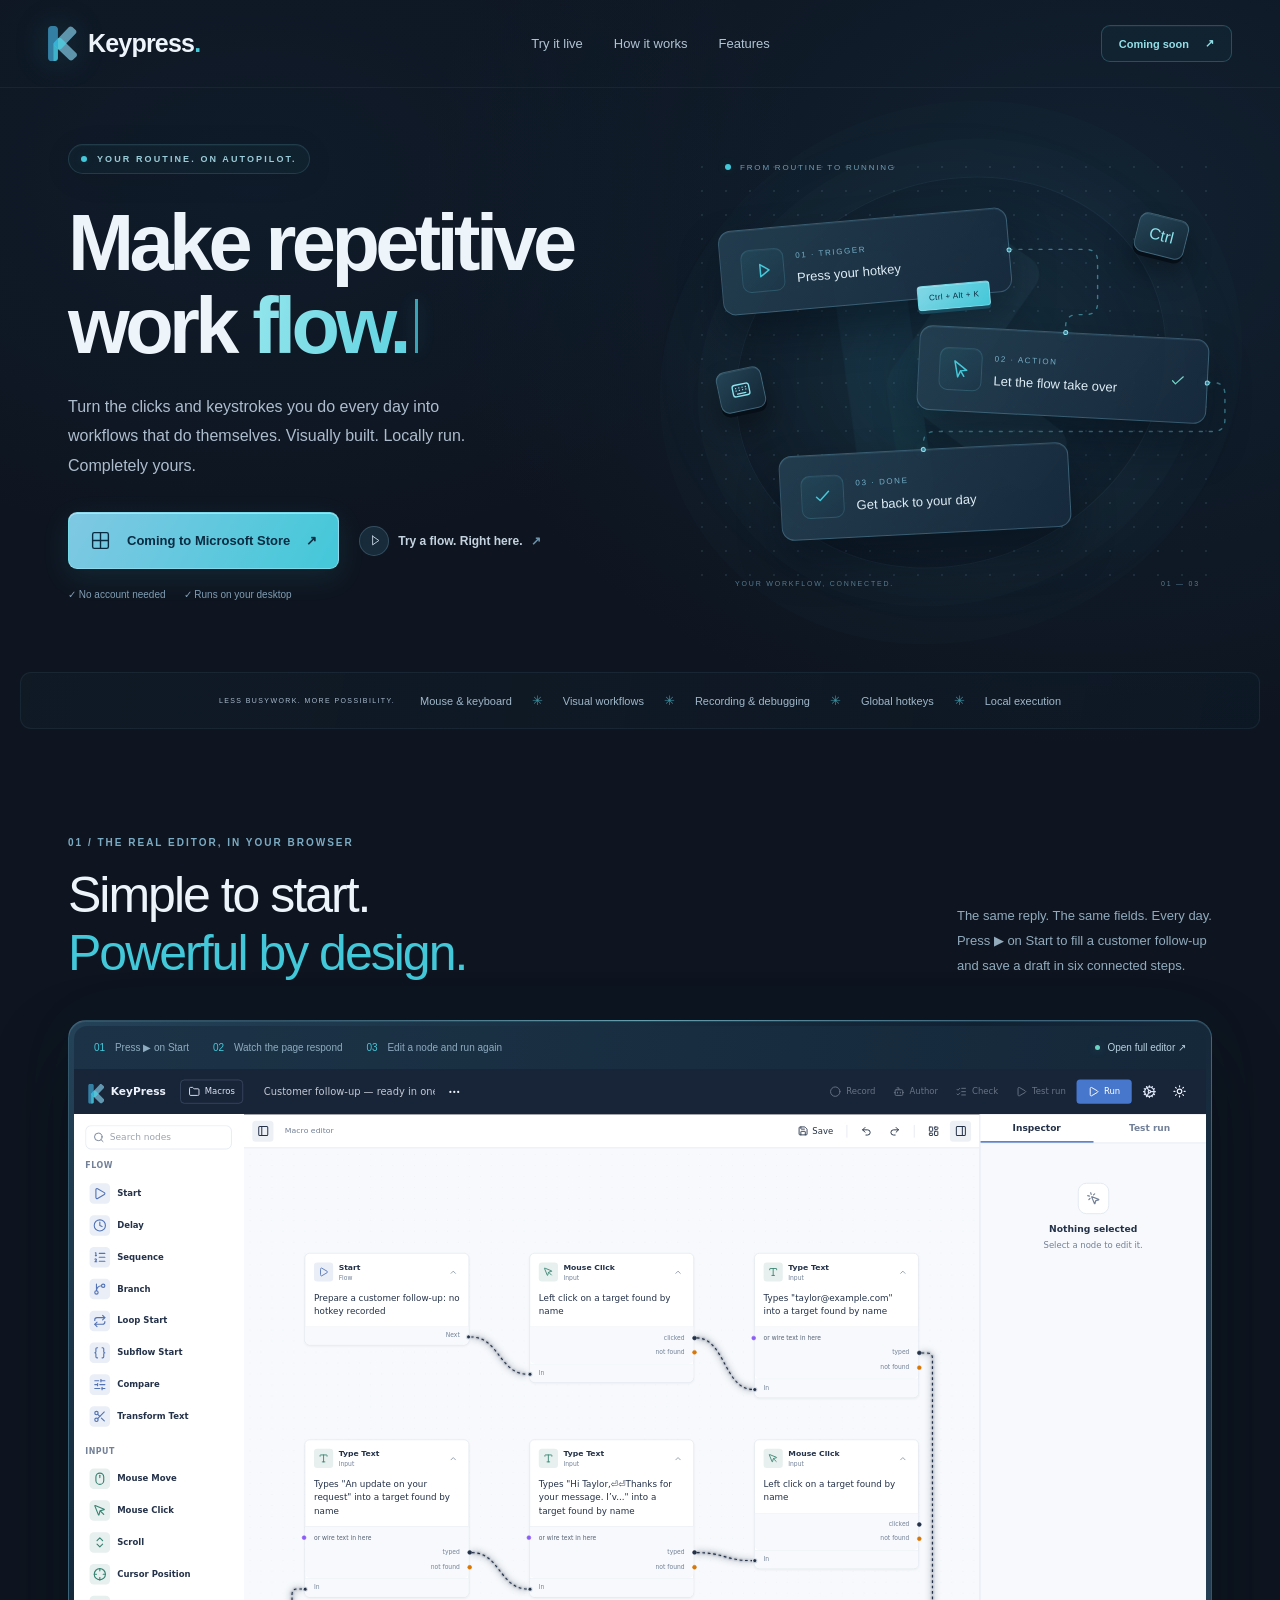
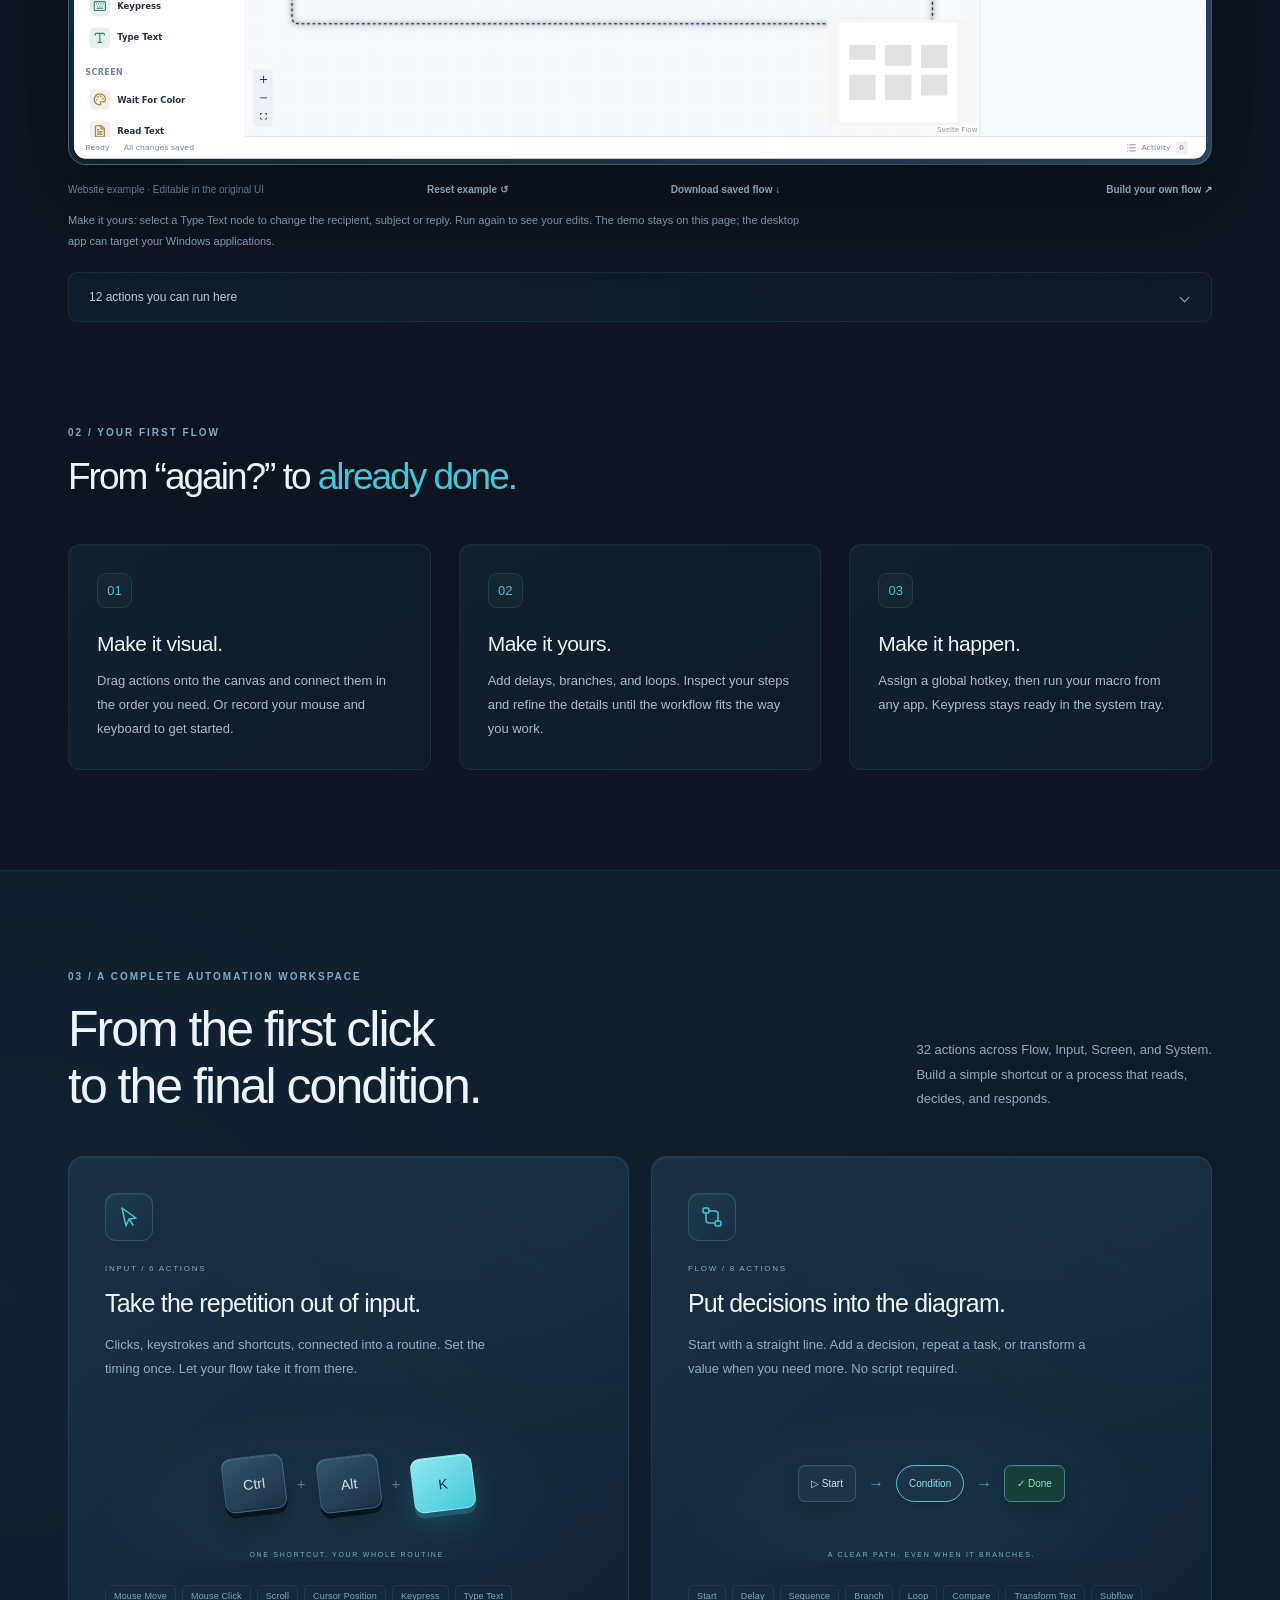
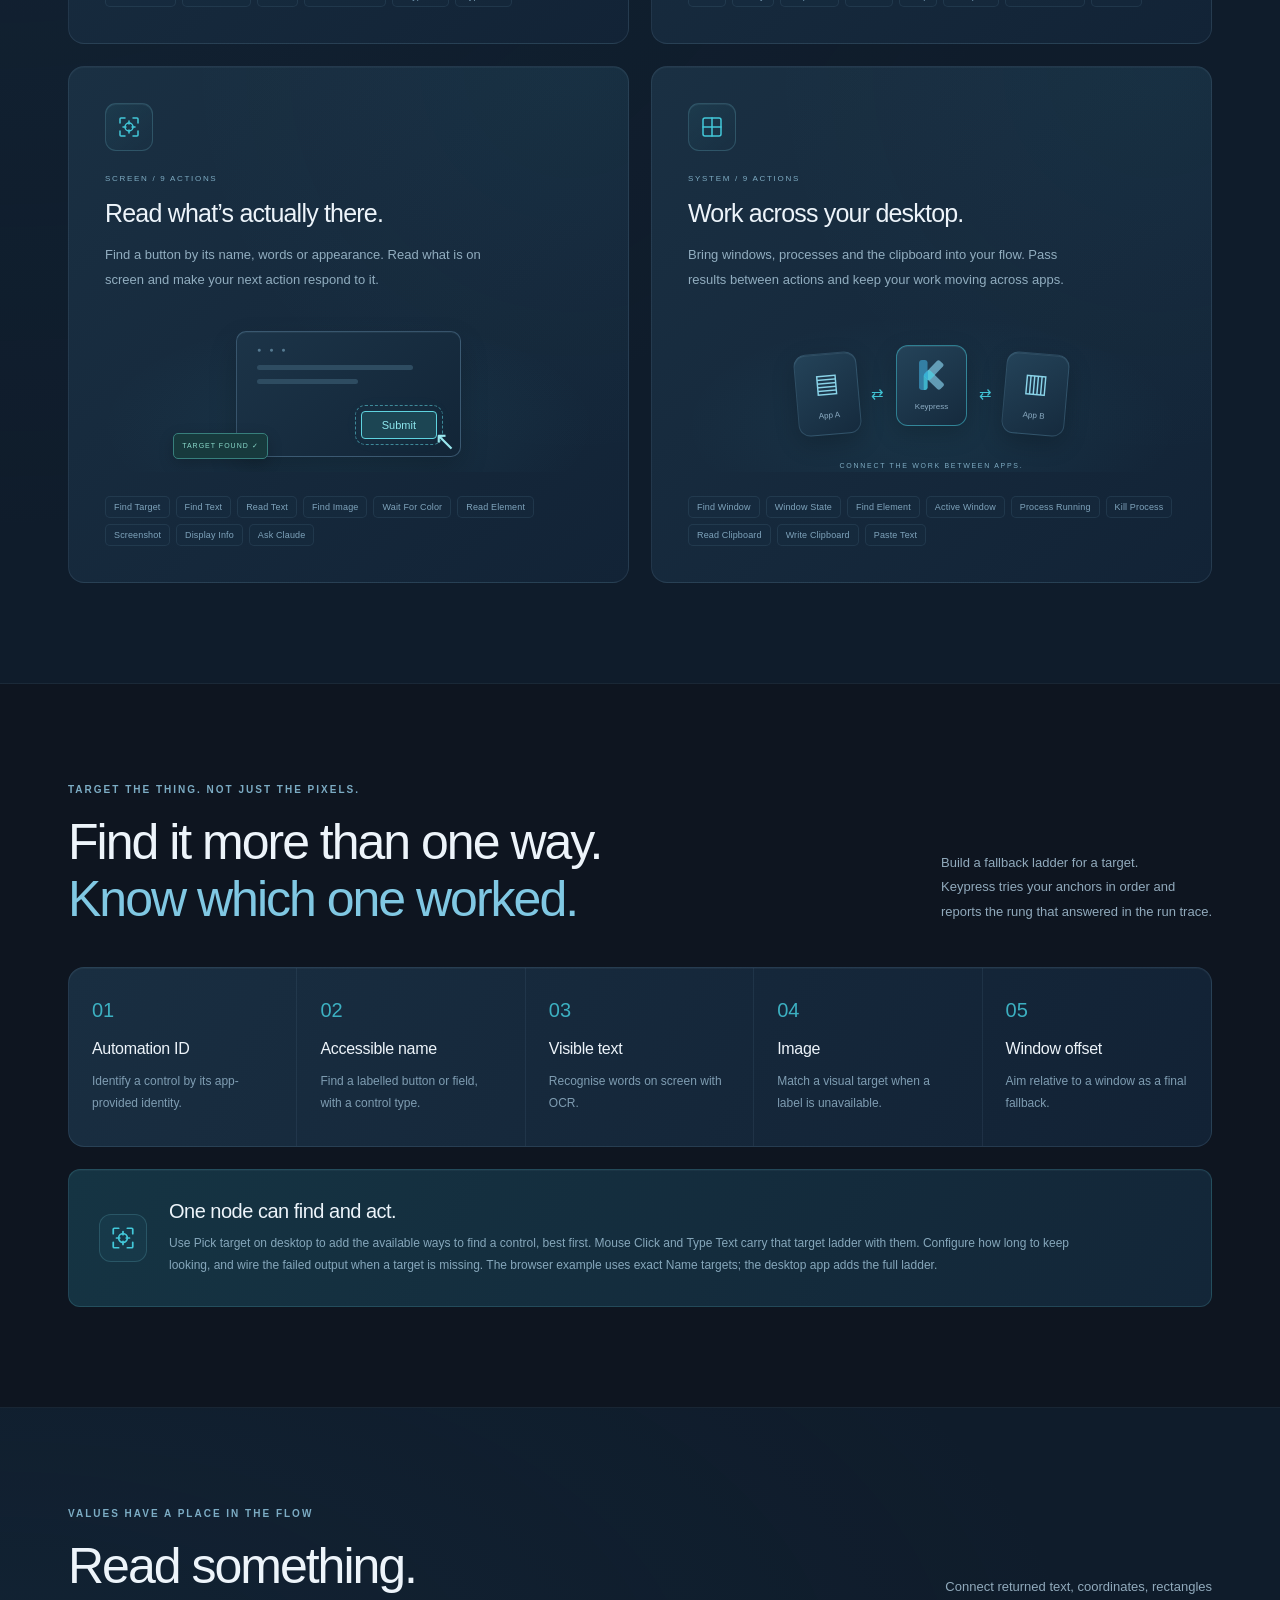
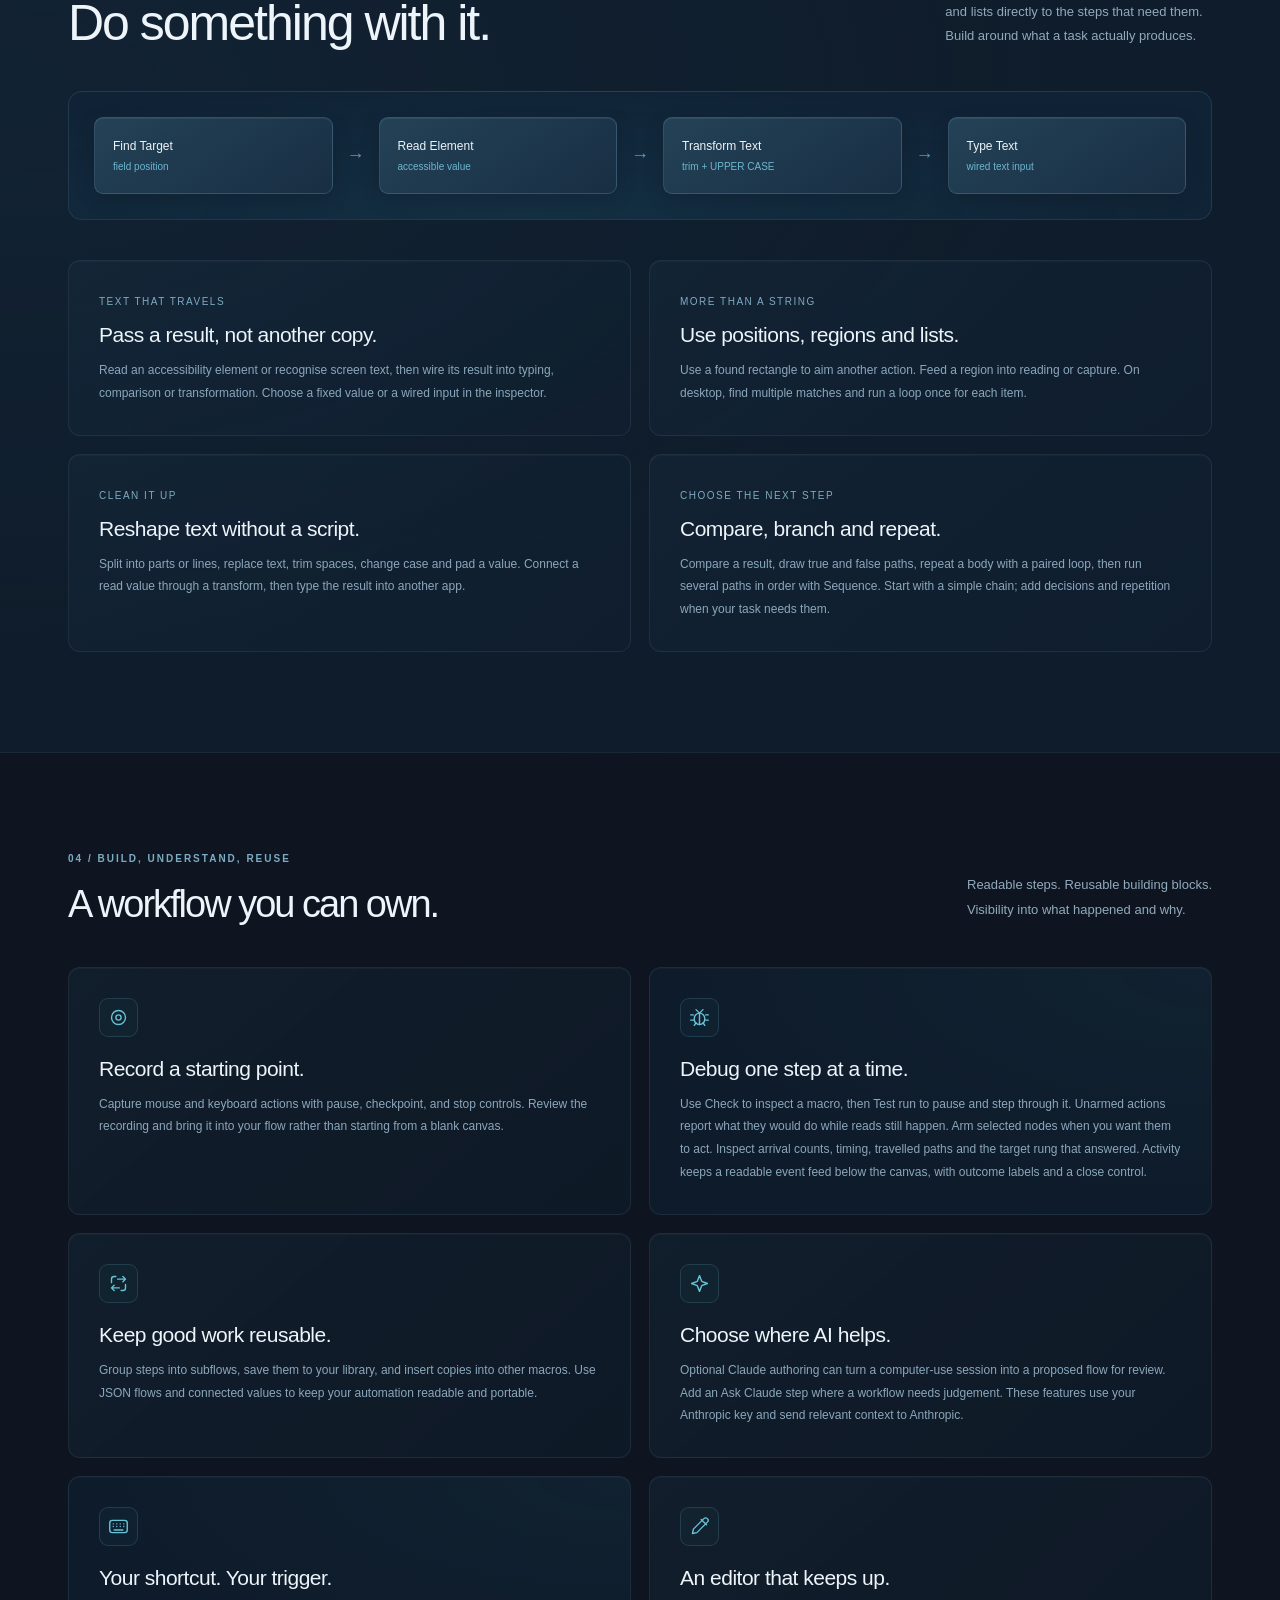
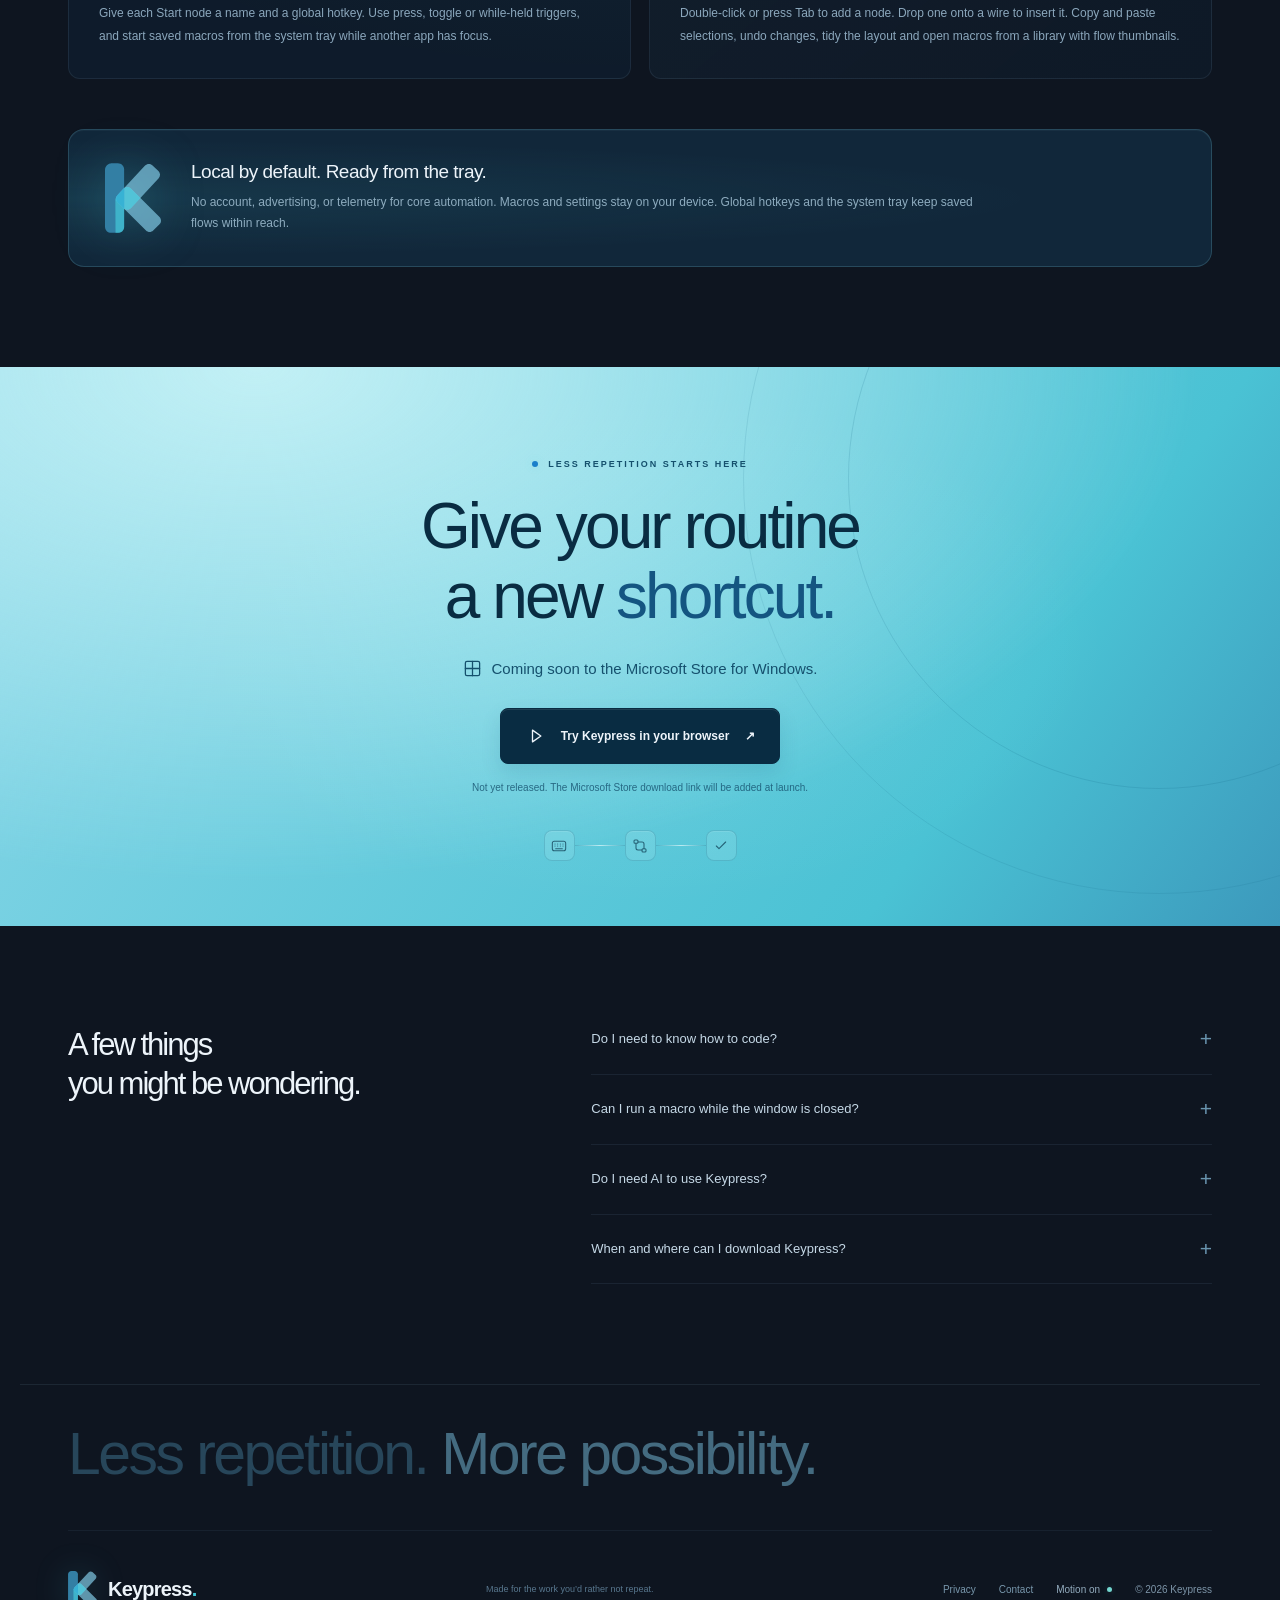
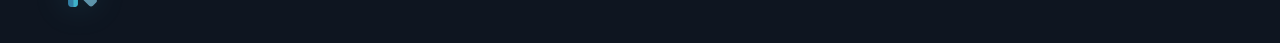
==== commit da7806d0: "Publish website build" ====
--- a/index.html
+++ b/index.html
@@ -4,36 +4,36 @@
 <meta http-equiv="Content-Security-Policy" content="default-src 'none'; script-src 'self'; style-src 'self' 'unsafe-inline' https://fonts.googleapis.com; font-src 'self' https://fonts.gstatic.com; img-src 'self' data: blob:; frame-src 'self'; connect-src 'none'; object-src 'none'; base-uri 'none'; form-action 'none'">
 <meta name="referrer" content="no-referrer">
   <meta charset="UTF-8"><meta name="viewport" content="width=device-width,initial-scale=1">
-  <title>KeyPress — Make repetitive work flow.</title>
-  <meta name="description" content="Turn clicks, keystrokes, and everyday desktop tasks into visual workflows. Meet KeyPress, desktop automation you can see and control.">
-  <meta name="theme-color" content="#0e1520"><meta property="og:title" content="KeyPress — Make repetitive work flow."><meta property="og:description" content="Your routine, on autopilot. Visual desktop automation you can see and control.">
-  <link rel="icon" href="assets/keypress-logo.svg"><link rel="stylesheet" href="style.css?v=local"><link rel="stylesheet" href="visual.css?v=local">
+  <title>Keypress — Make repetitive work flow.</title>
+  <meta name="description" content="Turn clicks, keystrokes, and everyday desktop tasks into visual workflows. Meet Keypress, desktop automation you can see and control.">
+  <meta name="theme-color" content="#0e1520"><meta property="og:title" content="Keypress — Make repetitive work flow."><meta property="og:description" content="Your routine, on autopilot. Visual desktop automation you can see and control.">
+  <link rel="icon" href="assets/keypress-logo.svg"><link rel="stylesheet" href="style.css?v=627a5813bd9b9c08716348b7eee92fb02d57c94a"><link rel="stylesheet" href="visual.css?v=627a5813bd9b9c08716348b7eee92fb02d57c94a">
 </head>
 <body>
 <svg class="icon-definitions" xmlns="http://www.w3.org/2000/svg" aria-hidden="true"><defs><symbol id="icon-play" viewBox="0 0 24 24"><path d="m9 5 10 7-10 7V5Z"/></symbol><symbol id="icon-pointer" viewBox="0 0 24 24"><path d="m5 3 14 10-7 1-3 7L5 3Z"/><path d="m12 14 4 6"/></symbol><symbol id="icon-check" viewBox="0 0 24 24"><path d="m5 12 4 4L19 6"/></symbol><symbol id="icon-flow" viewBox="0 0 24 24"><rect x="3" y="3" width="6" height="5" rx="1.5"/><rect x="15" y="16" width="6" height="5" rx="1.5"/><path d="M6 8v7a3 3 0 0 0 3 3h6M9 6h6a3 3 0 0 1 3 3v7"/></symbol><symbol id="icon-target" viewBox="0 0 24 24"><path d="M8 3H4a1 1 0 0 0-1 1v4m13-5h4a1 1 0 0 1 1 1v4M3 16v4a1 1 0 0 0 1 1h4m8 0h4a1 1 0 0 0 1-1v-4"/><circle cx="12" cy="12" r="4"/><path d="M12 6v3m0 6v3m-6-6h3m6 0h3"/></symbol><symbol id="icon-windows" viewBox="0 0 24 24"><rect x="3" y="3" width="18" height="18" rx="2"/><path d="M12 3v18M3 12h18"/></symbol><symbol id="icon-arrow" viewBox="0 0 24 24"><path d="M5 19 19 5M5 5h14v14"/></symbol><symbol id="icon-record" viewBox="0 0 24 24"><circle cx="12" cy="12" r="8"/><circle cx="12" cy="12" r="3"/></symbol><symbol id="icon-debug" viewBox="0 0 24 24"><path d="m8 3 4 4 4-4M5 9H2m20 0h-3M5 15H2m20 0h-3M6 21l2-3m10 3-2-3"/><rect x="6" y="7" width="12" height="13" rx="6"/><path d="M12 7v13"/></symbol><symbol id="icon-reuse" viewBox="0 0 24 24"><path d="M20 7h-9m9 0-3-3m3 3-3 3M4 17h9m-9 0 3-3m-3 3 3 3"/><path d="M4 11V7a3 3 0 0 1 3-3h2m11 9v4a3 3 0 0 1-3 3h-2"/></symbol><symbol id="icon-sparkle" viewBox="0 0 24 24"><path d="m12 3 2.5 6.5L21 12l-6.5 2.5L12 21l-2.5-6.5L3 12l6.5-2.5L12 3Z"/></symbol><symbol id="icon-keyboard" viewBox="0 0 24 24"><rect x="2" y="5" width="20" height="14" rx="3"/><path d="M6 9h.01M10 9h.01M14 9h.01M18 9h.01M6 12h.01M10 12h.01M14 12h.01M18 12h.01M7 16h10"/></symbol><symbol id="icon-edit" viewBox="0 0 24 24"><path d="m14 4 6 6M4 20l5-1L21 7a2.8 2.8 0 0 0-4-4L5 15l-1 5Z"/></symbol><symbol id="icon-shield" viewBox="0 0 24 24"><path d="m12 3 8 3v6c0 5-8 9-8 9s-8-4-8-9V6l8-3Z"/><path d="m8 12 3 3 5-6"/></symbol></defs></svg>
-<header class="nav"><a class="brand" href="#" aria-label="KeyPress home"><img class="brand-logo" src="assets/keypress-logo.svg" alt="">KeyPress<span class="brand-dot">.</span></a><nav aria-label="Main navigation"><a href="#playground">Try it live</a><a href="#how-it-works">How it works</a><a href="#features">Features</a></nav><a class="button small" href="#download">Coming soon <span>↗</span></a></header>
+<header class="nav"><a class="brand" href="#" aria-label="Keypress home"><img class="brand-logo" src="assets/keypress-logo.svg" alt="">Keypress<span class="brand-dot">.</span></a><nav aria-label="Main navigation"><a href="#playground">Try it live</a><a href="#how-it-works">How it works</a><a href="#features">Features</a></nav><a class="button small" href="#download">Coming soon <span>↗</span></a></header>
 <main>
 <section class="hero section-wrap">
   <div class="hero-copy"><div class="eyebrow"><span class="status-dot"></span> YOUR ROUTINE. ON AUTOPILOT.</div><h1>Make repetitive<br>work <em>flow.</em><span class="heading-cursor"></span></h1><p>Turn the clicks and keystrokes you do every day into workflows that do themselves. Visually built. Locally run. Completely yours.</p><div class="hero-actions"><a class="button" href="#download"><svg class="site-icon" aria-hidden="true"><use href="#icon-windows"/></svg> Coming to Microsoft Store <span>↗</span></a><a class="text-link demo-cta" href="#playground"><span class="play-ring"><svg class="site-icon" aria-hidden="true"><use href="#icon-play"/></svg></span> Try a flow. Right here. <span class="link-arrow">↗</span></a></div><div class="hero-note"><span>✓ No account needed</span><span>✓ Runs on your desktop</span></div></div>
   <div class="hero-art" aria-label="Illustrative automation workflow"><img class="hero-watermark" src="assets/keypress-logo.svg" alt=""><div class="orbit-label"><span class="status-dot"></span> FROM ROUTINE TO RUNNING</div><svg class="hero-lines" viewBox="0 0 550 420" aria-hidden="true"><path data-connection="first"/><path data-connection="second"/></svg><div class="mini-node start"><span class="hero-port out" data-port="output"></span><span class="node-icon"><svg class="site-icon" aria-hidden="true"><use href="#icon-play"/></svg></span><div><small>01 · TRIGGER</small><strong>Press your hotkey</strong></div><kbd>Ctrl + Alt + K</kbd></div><div class="mini-node middle"><span class="hero-port in" data-port="input"></span><span class="hero-port out" data-port="output"></span><span class="node-icon"><svg class="site-icon" aria-hidden="true"><use href="#icon-pointer"/></svg></span><div><small>02 · ACTION</small><strong>Let the flow take over</strong></div><span class="node-check"><svg class="site-icon" aria-hidden="true"><use href="#icon-check"/></svg></span></div><div class="mini-node end"><span class="hero-port in" data-port="input"></span><span class="node-icon"><svg class="site-icon" aria-hidden="true"><use href="#icon-check"/></svg></span><div><small>03 · DONE</small><strong>Get back to your day</strong></div></div><span class="floating-key key-one">Ctrl</span><span class="floating-key key-two"><svg class="site-icon" aria-hidden="true"><use href="#icon-keyboard"/></svg></span><div class="art-footer"><span>YOUR WORKFLOW, CONNECTED.</span><span>01 — 03</span></div></div>
 </section>
 <div class="capability-strip"><span>LESS BUSYWORK. MORE POSSIBILITY.</span><div>Mouse & keyboard <i>✳</i> Visual workflows <i>✳</i> Recording & debugging <i>✳</i> Global hotkeys <i>✳</i> Local execution</div></div>
-<section class="section-wrap playground-section" id="playground"><span id="tour" class="tour-anchor"></span><div class="section-top"><div><div class="eyebrow">01 / THE REAL EDITOR, IN YOUR BROWSER</div><h2>Simple to start.<br><em>Powerful by design.</em></h2></div><p>The same reply. The same fields. Every day.<br>Press ▶ on Start to fill a customer follow-up<br>and save a draft in six connected steps.</p></div><div class="editor-shell"><div class="editor-intro"><span><b>01</b> Press ▶ on Start</span><span><b>02</b> Watch the page respond</span><span><b>03</b> Edit a node and run again</span><a href="flow-editor.html" target="_blank" rel="noopener"><span class="editor-live-dot"></span> Open full editor ↗</a></div><iframe class="live-editor" id="tour-editor" src="flow-editor.html?tour=1&v=local" title="Interactive KeyPress flow editor"></iframe></div><div class="under-demo"><span>Website example · Editable in the original UI</span><button class="text-link" id="reset-tour" type="button">Reset example ↺</button><button class="text-link" id="export-flow" type="button">Download saved flow ↓</button><span id="export-status" role="status"></span><a href="flow-editor.html" target="_blank" rel="noopener" class="text-link">Build your own flow ↗</a></div><p class="editor-boundary">Make it yours: select a Type Text node to change the recipient, subject or reply. Run again to see your edits. The demo stays on this page; the desktop app can target your Windows applications.</p><details class="browser-coverage"><summary>12 actions you can run here</summary><p>Start · Delay · Mouse Click · Scroll · Type Text · Find Target · Read Element · Transform Text · Compare · Branch · Loop · Sequence</p><p>Use exact page targets, fixed delays and counted loops. Other actions remain editable in the canvas and run in the desktop app.</p></details></section>
+<section class="section-wrap playground-section" id="playground"><span id="tour" class="tour-anchor"></span><div class="section-top"><div><div class="eyebrow">01 / THE REAL EDITOR, IN YOUR BROWSER</div><h2>Simple to start.<br><em>Powerful by design.</em></h2></div><p>The same reply. The same fields. Every day.<br>Press ▶ on Start to fill a customer follow-up<br>and save a draft in six connected steps.</p></div><div class="editor-shell"><div class="editor-intro"><span><b>01</b> Press ▶ on Start</span><span><b>02</b> Watch the page respond</span><span><b>03</b> Edit a node and run again</span><a href="flow-editor.html" target="_blank" rel="noopener"><span class="editor-live-dot"></span> Open full editor ↗</a></div><iframe class="live-editor" id="tour-editor" src="flow-editor.html?tour=1&v=627a5813bd9b9c08716348b7eee92fb02d57c94a" title="Interactive Keypress flow editor"></iframe></div><div class="under-demo"><span>Website example · Editable in the original UI</span><button class="text-link" id="reset-tour" type="button">Reset example ↺</button><button class="text-link" id="export-flow" type="button">Download saved flow ↓</button><span id="export-status" role="status"></span><a href="flow-editor.html" target="_blank" rel="noopener" class="text-link">Build your own flow ↗</a></div><p class="editor-boundary">Make it yours: select a Type Text node to change the recipient, subject or reply. Run again to see your edits. The demo stays on this page; the desktop app can target your Windows applications.</p><details class="browser-coverage"><summary>12 actions you can run here</summary><p>Start · Delay · Mouse Click · Scroll · Type Text · Find Target · Read Element · Transform Text · Compare · Branch · Loop · Sequence</p><p>Use exact page targets, fixed delays and counted loops. Other actions remain editable in the canvas and run in the desktop app.</p></details></section>
 <section class="section-wrap automation-lab" id="automation-lab" hidden><div class="section-top"><div><div class="eyebrow">YOUR FLOW. IN ACTION.</div><h2>The follow-up.<br><em>Already drafted.</em></h2></div><p>Three fields filled. A draft saved.<br>Watch the canvas do the repetitive part,<br>then review the result.</p></div><div class="lab-grid"><div class="lab-form reply-composer"><div class="composer-heading"><span>Customer follow-up</span><span class="demo-pill">Demo workspace</span></div><label for="reply-recipient">To</label><input id="reply-recipient" data-demo-field aria-label="Reply recipient" type="email" maxlength="400" autocomplete="off" placeholder="Recipient"><label for="reply-subject">Subject</label><input id="reply-subject" data-demo-field aria-label="Reply subject" maxlength="400" autocomplete="off" placeholder="Subject"><label for="task-output">Message</label><textarea id="task-output" data-demo-field aria-label="Reply message" rows="6" maxlength="400" placeholder="Your follow-up will be written here…"></textarea><div class="lab-tools"><button type="button" id="reply-save" data-demo-click="Save draft">Save draft</button><button type="button" id="task-reset" data-demo-click="Reset task">Clear fields</button></div><p class="composer-note">A demo draft on this page. No email is sent.</p></div><div class="lab-result"><span class="feature-kicker result-label"><span class="status-dot"></span> LIVE RESULT</span><strong id="task-state" role="status">Ready to draft</strong><div id="draft-preview" class="draft-preview" hidden><dl><dt>To</dt><dd id="draft-recipient"></dd><dt>Subject</dt><dd id="draft-subject"></dd></dl><p id="draft-message"></p><span class="draft-caption">Saved for review · Demo only</span></div><p id="task-log">Press Play on the canvas to fill the fields and save a follow-up for review.</p></div></div><details class="browser-coverage navigation-disclosure"><summary>Explore the available page targets ↗</summary><div class="lab-navigation" aria-label="Targets used by the canvas example"><span>Choose a destination for your flow</span><button type="button" data-tour-target="features" aria-label="Explore actions">Explore actions ↗</button><button type="button" data-tour-target="targeting" aria-label="Explore targeting">Explore targeting ↗</button><button type="button" data-tour-target="data-flow" aria-label="Explore data connections">Explore data connections ↗</button><button type="button" data-tour-target="real-app" aria-label="Explore the workspace">Explore the workspace ↗</button><button type="button" data-tour-target="automation-lab" aria-label="Explore the task result">Explore the task result ↗</button><button type="button" data-tour-target="download" aria-label="Explore downloads">Explore downloads ↗</button><button type="button" data-tour-target="playground" aria-label="Back to the flow">Back to the flow ↗</button></div></details></section>
-<section class="section-wrap steps-section" id="how-it-works"><div class="eyebrow">02 / YOUR FIRST FLOW</div><h2>From “again?” to <em>already done.</em></h2><div class="steps"><article><span class="step-number">01</span><h3>Make it visual.</h3><p>Drag actions onto the canvas and connect them in the order you need. Or record your mouse and keyboard to get started.</p></article><article><span class="step-number">02</span><h3>Make it yours.</h3><p>Add delays, branches, and loops. Inspect your steps and refine the details until the workflow fits the way you work.</p></article><article><span class="step-number">03</span><h3>Make it happen.</h3><p>Assign a global hotkey, then run your macro from any app. KeyPress stays ready in the system tray.</p></article></div></section>
+<section class="section-wrap steps-section" id="how-it-works"><div class="eyebrow">02 / YOUR FIRST FLOW</div><h2>From “again?” to <em>already done.</em></h2><div class="steps"><article><span class="step-number">01</span><h3>Make it visual.</h3><p>Drag actions onto the canvas and connect them in the order you need. Or record your mouse and keyboard to get started.</p></article><article><span class="step-number">02</span><h3>Make it yours.</h3><p>Add delays, branches, and loops. Inspect your steps and refine the details until the workflow fits the way you work.</p></article><article><span class="step-number">03</span><h3>Make it happen.</h3><p>Assign a global hotkey, then run your macro from any app. Keypress stays ready in the system tray.</p></article></div></section>
 <section class="features-section" id="features"><div class="section-wrap"><div class="section-top"><div><div class="eyebrow">03 / A COMPLETE AUTOMATION WORKSPACE</div><h2>From the first click<br>to the final condition.</h2></div><p>32 actions across Flow, Input, Screen, and System.<br>Build a simple shortcut or a process that reads,<br>decides, and responds.</p></div><div class="feature-grid expanded-features">
 <article class="feature"><span class="feature-icon"><svg class="site-icon" aria-hidden="true"><use href="#icon-pointer"/></svg></span><span class="feature-kicker">INPUT / 6 ACTIONS</span><h3>Take the repetition out of input.</h3><p>Clicks, keystrokes and shortcuts, connected into a routine. Set the timing once. Let your flow take it from there.</p><div class="feature-art key-art" aria-hidden="true"><kbd>Ctrl</kbd><span>+</span><kbd>Alt</kbd><span>+</span><kbd class="lit-key">K</kbd><div class="art-caption">ONE SHORTCUT. YOUR WHOLE ROUTINE.</div></div><div class="feature-tags"><span>Mouse Move</span><span>Mouse Click</span><span>Scroll</span><span>Cursor Position</span><span>Keypress</span><span>Type Text</span></div></article>
 <article class="feature"><span class="feature-icon"><svg class="site-icon" aria-hidden="true"><use href="#icon-flow"/></svg></span><span class="feature-kicker">FLOW / 8 ACTIONS</span><h3>Put decisions into the diagram.</h3><p>Start with a straight line. Add a decision, repeat a task, or transform a value when you need more. No script required.</p><div class="feature-art route-art" aria-hidden="true"><span class="route-start">▷ Start</span><i>→</i><span class="route-decision">Condition</span><i>→</i><span class="route-result">✓ Done</span><div class="art-caption">A CLEAR PATH. EVEN WHEN IT BRANCHES.</div></div><div class="feature-tags"><span>Start</span><span>Delay</span><span>Sequence</span><span>Branch</span><span>Loop</span><span>Compare</span><span>Transform Text</span><span>Subflow</span></div></article>
 <article class="feature"><span class="feature-icon"><svg class="site-icon" aria-hidden="true"><use href="#icon-target"/></svg></span><span class="feature-kicker">SCREEN / 9 ACTIONS</span><h3>Read what’s actually there.</h3><p>Find a button by its name, words or appearance. Read what is on screen and make your next action respond to it.</p><div class="feature-art scan-art" aria-hidden="true"><div class="scan-window"><div class="scan-dots">● ● ●</div><span class="scan-line"></span><span class="scan-line short"></span><span class="scan-target">Submit <b>↖</b></span></div><span class="scan-badge">TARGET FOUND ✓</span></div><div class="feature-tags"><span>Find Target</span><span>Find Text</span><span>Read Text</span><span>Find Image</span><span>Wait For Color</span><span>Read Element</span><span>Screenshot</span><span>Display Info</span><span>Ask Claude</span></div></article>
-<article class="feature"><span class="feature-icon"><svg class="site-icon" aria-hidden="true"><use href="#icon-windows"/></svg></span><span class="feature-kicker">SYSTEM / 9 ACTIONS</span><h3>Work across your desktop.</h3><p>Bring windows, processes and the clipboard into your flow. Pass results between actions and keep your work moving across apps.</p><div class="feature-art apps-art" aria-hidden="true"><span class="app-tile">▤<small>App A</small></span><i>⇄</i><span class="app-tile"><img src="assets/keypress-logo.svg" alt=""><small>KeyPress</small></span><i>⇄</i><span class="app-tile">▥<small>App B</small></span><div class="art-caption">CONNECT THE WORK BETWEEN APPS.</div></div><div class="feature-tags"><span>Find Window</span><span>Window State</span><span>Find Element</span><span>Active Window</span><span>Process Running</span><span>Kill Process</span><span>Read Clipboard</span><span>Write Clipboard</span><span>Paste Text</span></div></article>
+<article class="feature"><span class="feature-icon"><svg class="site-icon" aria-hidden="true"><use href="#icon-windows"/></svg></span><span class="feature-kicker">SYSTEM / 9 ACTIONS</span><h3>Work across your desktop.</h3><p>Bring windows, processes and the clipboard into your flow. Pass results between actions and keep your work moving across apps.</p><div class="feature-art apps-art" aria-hidden="true"><span class="app-tile">▤<small>App A</small></span><i>⇄</i><span class="app-tile"><img src="assets/keypress-logo.svg" alt=""><small>Keypress</small></span><i>⇄</i><span class="app-tile">▥<small>App B</small></span><div class="art-caption">CONNECT THE WORK BETWEEN APPS.</div></div><div class="feature-tags"><span>Find Window</span><span>Window State</span><span>Find Element</span><span>Active Window</span><span>Process Running</span><span>Kill Process</span><span>Read Clipboard</span><span>Write Clipboard</span><span>Paste Text</span></div></article>
 </div></div></section>
-<section class="section-wrap targeting-section" id="targeting"><div class="section-top"><div><div class="eyebrow">TARGET THE THING. NOT JUST THE PIXELS.</div><h2>Find it more than one way.<br><em>Know which one worked.</em></h2></div><p>Build a fallback ladder for a target.<br>KeyPress tries your anchors in order and<br>reports the rung that answered in the run trace.</p></div><div class="target-ladder"><article><b>01</b><h3>Automation ID</h3><p>Identify a control by its app-provided identity.</p></article><article><b>02</b><h3>Accessible name</h3><p>Find a labelled button or field, with a control type.</p></article><article><b>03</b><h3>Visible text</h3><p>Recognise words on screen with OCR.</p></article><article><b>04</b><h3>Image</h3><p>Match a visual target when a label is unavailable.</p></article><article><b>05</b><h3>Window offset</h3><p>Aim relative to a window as a final fallback.</p></article></div><div class="feature-callout"><span><svg class="site-icon" aria-hidden="true"><use href="#icon-target"/></svg></span><div><h3>One node can find and act.</h3><p>Use Pick target on desktop to add the available ways to find a control, best first. Mouse Click and Type Text carry that target ladder with them. Configure how long to keep looking, and wire the failed output when a target is missing. The browser example uses exact Name targets; the desktop app adds the full ladder.</p></div></div></section>
+<section class="section-wrap targeting-section" id="targeting"><div class="section-top"><div><div class="eyebrow">TARGET THE THING. NOT JUST THE PIXELS.</div><h2>Find it more than one way.<br><em>Know which one worked.</em></h2></div><p>Build a fallback ladder for a target.<br>Keypress tries your anchors in order and<br>reports the rung that answered in the run trace.</p></div><div class="target-ladder"><article><b>01</b><h3>Automation ID</h3><p>Identify a control by its app-provided identity.</p></article><article><b>02</b><h3>Accessible name</h3><p>Find a labelled button or field, with a control type.</p></article><article><b>03</b><h3>Visible text</h3><p>Recognise words on screen with OCR.</p></article><article><b>04</b><h3>Image</h3><p>Match a visual target when a label is unavailable.</p></article><article><b>05</b><h3>Window offset</h3><p>Aim relative to a window as a final fallback.</p></article></div><div class="feature-callout"><span><svg class="site-icon" aria-hidden="true"><use href="#icon-target"/></svg></span><div><h3>One node can find and act.</h3><p>Use Pick target on desktop to add the available ways to find a control, best first. Mouse Click and Type Text carry that target ladder with them. Configure how long to keep looking, and wire the failed output when a target is missing. The browser example uses exact Name targets; the desktop app adds the full ladder.</p></div></div></section>
 <section class="features-section" id="data-flow"><div class="section-wrap"><div class="section-top"><div><div class="eyebrow">VALUES HAVE A PLACE IN THE FLOW</div><h2>Read something.<br>Do something with it.</h2></div><p>Connect returned text, coordinates, rectangles<br>and lists directly to the steps that need them.<br>Build around what a task actually produces.</p></div><div class="value-pipeline" aria-label="An advanced flow can read and transform a value"><span>Find Target<small>field position</small></span><i>→</i><span>Read Element<small>accessible value</small></span><i>→</i><span>Transform Text<small>trim + UPPER CASE</small></span><i>→</i><span>Type Text<small>wired text input</small></span></div><div class="depth-grid"><article><span class="depth-number">TEXT THAT TRAVELS</span><h3>Pass a result, not another copy.</h3><p>Read an accessibility element or recognise screen text, then wire its result into typing, comparison or transformation. Choose a fixed value or a wired input in the inspector.</p></article><article><span class="depth-number">MORE THAN A STRING</span><h3>Use positions, regions and lists.</h3><p>Use a found rectangle to aim another action. Feed a region into reading or capture. On desktop, find multiple matches and run a loop once for each item.</p></article><article><span class="depth-number">CLEAN IT UP</span><h3>Reshape text without a script.</h3><p>Split into parts or lines, replace text, trim spaces, change case and pad a value. Connect a read value through a transform, then type the result into another app.</p></article><article><span class="depth-number">CHOOSE THE NEXT STEP</span><h3>Compare, branch and repeat.</h3><p>Compare a result, draw true and false paths, repeat a body with a paired loop, then run several paths in order with Sequence. Start with a simple chain; add decisions and repetition when your task needs them.</p></article></div></div></section>
 <section class="section-wrap real-app" id="real-app"><div class="section-top"><div><div class="eyebrow">04 / BUILD, UNDERSTAND, REUSE</div><h2>A workflow you can own.</h2></div><p>Readable steps. Reusable building blocks.<br>Visibility into what happened and why.</p></div><div class="depth-grid"><article><span class="workspace-feature-icon"><svg class="site-icon" aria-hidden="true"><use href="#icon-record"/></svg></span><h3>Record a starting point.</h3><p>Capture mouse and keyboard actions with pause, checkpoint, and stop controls. Review the recording and bring it into your flow rather than starting from a blank canvas.</p></article><article><span class="workspace-feature-icon"><svg class="site-icon" aria-hidden="true"><use href="#icon-debug"/></svg></span><h3>Debug one step at a time.</h3><p>Use Check to inspect a macro, then Test run to pause and step through it. Unarmed actions report what they would do while reads still happen. Arm selected nodes when you want them to act. Inspect arrival counts, timing, travelled paths and the target rung that answered. Activity keeps a readable event feed below the canvas, with outcome labels and a close control.</p></article><article><span class="workspace-feature-icon"><svg class="site-icon" aria-hidden="true"><use href="#icon-reuse"/></svg></span><h3>Keep good work reusable.</h3><p>Group steps into subflows, save them to your library, and insert copies into other macros. Use JSON flows and connected values to keep your automation readable and portable.</p></article><article><span class="workspace-feature-icon"><svg class="site-icon" aria-hidden="true"><use href="#icon-sparkle"/></svg></span><h3>Choose where AI helps.</h3><p>Optional Claude authoring can turn a computer-use session into a proposed flow for review. Add an Ask Claude step where a workflow needs judgement. These features use your Anthropic key and send relevant context to Anthropic.</p></article><article><span class="workspace-feature-icon"><svg class="site-icon" aria-hidden="true"><use href="#icon-keyboard"/></svg></span><h3>Your shortcut. Your trigger.</h3><p>Give each Start node a name and a global hotkey. Use press, toggle or while-held triggers, and start saved macros from the system tray while another app has focus.</p></article><article><span class="workspace-feature-icon"><svg class="site-icon" aria-hidden="true"><use href="#icon-edit"/></svg></span><h3>An editor that keeps up.</h3><p>Double-click or press Tab to add a node. Drop one onto a wire to insert it. Copy and paste selections, undo changes, tidy the layout and open macros from a library with flow thumbnails.</p></article></div><div class="privacy-band"><img src="assets/keypress-logo.svg" alt=""><div><h3>Local by default. Ready from the tray.</h3><p>No account, advertising, or telemetry for core automation. Macros and settings stay on your device. Global hotkeys and the system tray keep saved flows within reach.</p></div></div></section>
-<section class="download-section" id="download"><div class="section-wrap download-inner"><div class="eyebrow"><span class="status-dot"></span> LESS REPETITION STARTS HERE</div><h2>Give your routine<br>a new <em>shortcut.</em></h2><p class="store-availability"><svg class="site-icon" aria-hidden="true"><use href="#icon-windows"/></svg>Coming soon to the Microsoft Store for Windows.</p><a class="button download-button" href="#playground"><svg class="site-icon" aria-hidden="true"><use href="#icon-play"/></svg> Try KeyPress in your browser <span>↗</span></a><p class="download-note">Not yet released. The Microsoft Store download link will be added at launch.</p><div class="download-line" aria-hidden="true"><span><svg class="site-icon" aria-hidden="true"><use href="#icon-keyboard"/></svg></span><i></i><span><svg class="site-icon" aria-hidden="true"><use href="#icon-flow"/></svg></span><i></i><span><svg class="site-icon" aria-hidden="true"><use href="#icon-check"/></svg></span></div></div></section>
-<section class="section-wrap faq-section"><h2>A few things<br>you might be wondering.</h2><div class="faq-list"><details><summary>Do I need to know how to code?<span>+</span></summary><p>No. KeyPress uses a visual flow editor: add actions, connect them, and configure what each step does.</p></details><details><summary>Can I run a macro while the window is closed?<span>+</span></summary><p>Yes. Closing the window keeps KeyPress running in the system tray. Start a saved macro from the tray or its global hotkey. Quit KeyPress from the tray when you want to exit.</p></details><details><summary>Do I need AI to use KeyPress?<span>+</span></summary><p>No. Build and run visual macros locally. Optional Claude features require your own Anthropic API key and send the context needed for those features to Anthropic.</p></details><details><summary>When and where can I download KeyPress?<span>+</span></summary><p>KeyPress has not been released yet. It is planned for the Microsoft Store; a launch date has not been announced. The download link will appear here when KeyPress launches. Until then, try the interactive editor above.</p></details></div></section>
+<section class="download-section" id="download"><div class="section-wrap download-inner"><div class="eyebrow"><span class="status-dot"></span> LESS REPETITION STARTS HERE</div><h2>Give your routine<br>a new <em>shortcut.</em></h2><p class="store-availability"><svg class="site-icon" aria-hidden="true"><use href="#icon-windows"/></svg>Coming soon to the Microsoft Store for Windows.</p><a class="button download-button" href="#playground"><svg class="site-icon" aria-hidden="true"><use href="#icon-play"/></svg> Try Keypress in your browser <span>↗</span></a><p class="download-note">Not yet released. The Microsoft Store download link will be added at launch.</p><div class="download-line" aria-hidden="true"><span><svg class="site-icon" aria-hidden="true"><use href="#icon-keyboard"/></svg></span><i></i><span><svg class="site-icon" aria-hidden="true"><use href="#icon-flow"/></svg></span><i></i><span><svg class="site-icon" aria-hidden="true"><use href="#icon-check"/></svg></span></div></div></section>
+<section class="section-wrap faq-section"><h2>A few things<br>you might be wondering.</h2><div class="faq-list"><details><summary>Do I need to know how to code?<span>+</span></summary><p>No. Keypress uses a visual flow editor: add actions, connect them, and configure what each step does.</p></details><details><summary>Can I run a macro while the window is closed?<span>+</span></summary><p>Yes. Closing the window keeps Keypress running in the system tray. Start a saved macro from the tray or its global hotkey. Quit Keypress from the tray when you want to exit.</p></details><details><summary>Do I need AI to use Keypress?<span>+</span></summary><p>No. Build and run visual macros locally. Optional Claude features require your own Anthropic API key and send the context needed for those features to Anthropic.</p></details><details><summary>When and where can I download Keypress?<span>+</span></summary><p>Keypress has not been released yet. It is planned for the Microsoft Store; a launch date has not been announced. The download link will appear here when Keypress launches. Until then, try the interactive editor above.</p></details></div></section>
 </main>
 <aside id="tour-panel" class="tour-panel" aria-label="Website flow progress" hidden><img src="assets/keypress-logo.svg" alt=""><div class="tour-panel-copy"><strong id="tour-title">Running from the canvas</strong><p id="tour-status" role="status" aria-live="polite"></p><progress id="tour-progress" max="9" value="0" aria-label="Flow progress"></progress></div><button id="tour-stop" type="button" class="tour-control">Stop</button><a href="#playground" class="tour-control" id="tour-return">View flow</a><button id="tour-dismiss" type="button" class="tour-dismiss" aria-label="Dismiss tour progress" hidden>×</button></aside>
-<footer class="section-wrap"><div class="footer-signature" aria-hidden="true">Less repetition.<span>More possibility.</span></div><a class="brand" href="#"><img class="brand-logo" src="assets/keypress-logo.svg" alt="">KeyPress<span class="brand-dot">.</span></a><span>Made for the work you’d rather not repeat.</span><div><a href="privacy.html">Privacy</a><a href="mailto:alex@keypress.download">Contact</a><button class="motion-toggle" id="motion-toggle" type="button" aria-pressed="false" aria-label="Pause decorative animations">Motion on<span class="motion-indicator" aria-hidden="true"></span></button><span>© 2026 KeyPress</span></div></footer>
+<footer class="section-wrap"><div class="footer-signature" aria-hidden="true">Less repetition.<span>More possibility.</span></div><a class="brand" href="#"><img class="brand-logo" src="assets/keypress-logo.svg" alt="">Keypress<span class="brand-dot">.</span></a><span>Made for the work you’d rather not repeat.</span><div><a href="privacy.html">Privacy</a><a href="mailto:alex@keypress.download">Contact</a><button class="motion-toggle" id="motion-toggle" type="button" aria-pressed="false" aria-label="Pause decorative animations">Motion on<span class="motion-indicator" aria-hidden="true"></span></button><span>© 2026 Keypress</span></div></footer>
 
-<script type="module" src="site.js?v=local"></script></body></html>
+<script type="module" src="site.js?v=627a5813bd9b9c08716348b7eee92fb02d57c94a"></script></body></html>
--- a/style.css
+++ b/style.css
@@ -10,7 +10,7 @@
 .tour-anchor{display:block;scroll-margin-top:30px}.automation-lab{padding-block:68px}.lab-grid{display:grid;grid-template-columns:1.2fr 1fr;gap:24px;margin-top:30px}.lab-form,.lab-result{border:1px solid #337fa4;background:linear-gradient(140deg,#1c3449,#142130);border-radius:12px;padding:28px}.lab-form label{display:block;font-size:12px;letter-spacing:.5px;color:#b9cfdf;margin-bottom:9px}.lab-form input,.lab-form textarea{display:block;box-sizing:border-box;width:100%;border:1px solid #41657e;border-radius:6px;background:#0e1c2a;padding:14px;color:#edf4fa;font:inherit;font-size:14px}.lab-form p,.lab-result p{font-size:12px;line-height:1.8;color:#a5b9ca;margin:12px 0 23px}.lab-result>strong{font-size:28px;display:block;color:#80c8e3;margin:16px 0}.lab-result>strong[data-state=ready]{color:#6de1be}.lab-result>strong[data-state=review]{color:#ffd494}.lab-tools{display:flex;gap:10px;flex-wrap:wrap;margin-top:18px}.lab-tools button,.lab-navigation button{cursor:pointer;font:inherit;font-size:11px;padding:9px 12px;color:#b9cfdf;background:#20374b;border:1px solid #337fa4;border-radius:5px}.checkpoint-list{display:flex;gap:8px;flex-wrap:wrap;min-height:36px;margin:20px 0}.checkpoint-list span{padding:9px 12px;border-radius:5px;background:#133c3a;border:1px solid #287969;color:#82e2c5;font-size:11px}.lab-navigation{display:flex;align-items:center;flex-wrap:wrap;gap:9px;margin-top:20px}.lab-navigation>span{font-size:10px;color:#829caf;margin-right:10px}.target-ladder{display:grid;grid-template-columns:repeat(5,1fr);gap:14px;margin-top:36px}.target-ladder article{border:1px solid #337fa4;border-radius:9px;background:#172638;padding:24px 19px}.target-ladder b{font-size:11px;color:#43c8d9}.target-ladder h3{font-size:16px;margin:17px 0 12px}.target-ladder p{font-size:12px;line-height:1.8;color:#a5b9ca}.feature-callout{display:flex;gap:25px;align-items:center;border:1px solid #2d506a;border-radius:9px;background:#142333;padding:26px;margin-top:22px}.feature-callout>span{font-size:32px;color:#43c8d9}.feature-callout p{color:#a5b9ca;font-size:13px;line-height:1.9;max-width:940px;margin-top:9px}.value-pipeline{display:flex;align-items:center;gap:14px;margin-top:35px}.value-pipeline>span{flex:1;border:1px solid #41657e;border-radius:8px;background:#20374b;padding:20px;color:#edf4fa;font-size:14px}.value-pipeline small{display:block;font-size:11px;color:#80c8e3;margin-top:10px}.value-pipeline i{color:#43c8d9;font-style:normal}.targeting-section em{color:#80c8e3}.lab-tools button:hover,.lab-navigation button:hover{background:#2b5068}@media(max-width:900px){.target-ladder{grid-template-columns:repeat(3,1fr)}.value-pipeline{gap:8px}.value-pipeline>span{padding:16px;font-size:12px}}@media(max-width:720px){.lab-grid{grid-template-columns:1fr}.lab-form,.lab-result{padding:22px}.target-ladder{grid-template-columns:1fr 1fr}.value-pipeline{flex-direction:column;align-items:stretch}.value-pipeline i{text-align:center;transform:rotate(90deg)}.value-pipeline>span{padding:18px}.feature-callout{padding:22px;gap:16px}.tour-panel-copy{flex-basis:100%}.lab-navigation>span{flex-basis:100%}.automation-lab{padding-block:48px}}
 .browser-coverage{margin-top:20px;border:1px solid #2d506a;border-radius:8px;padding:16px 20px;color:#a5b9ca;font-size:12px}.browser-coverage summary{cursor:pointer;color:#80c8e3}.browser-coverage p{line-height:1.9;margin-top:12px}
 
-/* KeyPress presentation: deep navy, luminous cyan and visual examples. */
+/* Keypress presentation: deep navy, luminous cyan and visual examples. */
 :root{--bg:#0b121e;--panel:#142234;--muted:#a8bacb;--line:#25384d}
 body{background:radial-gradient(ellipse 900px 650px at 85% 200px,#15435b45,transparent 75%),radial-gradient(ellipse 600px 600px at -10% 1500px,#13596624,transparent 75%),var(--bg)}
 .nav{border-color:#ffffff0c;padding-block:24px}.brand-logo{filter:drop-shadow(0 0 12px #43c8d940)}
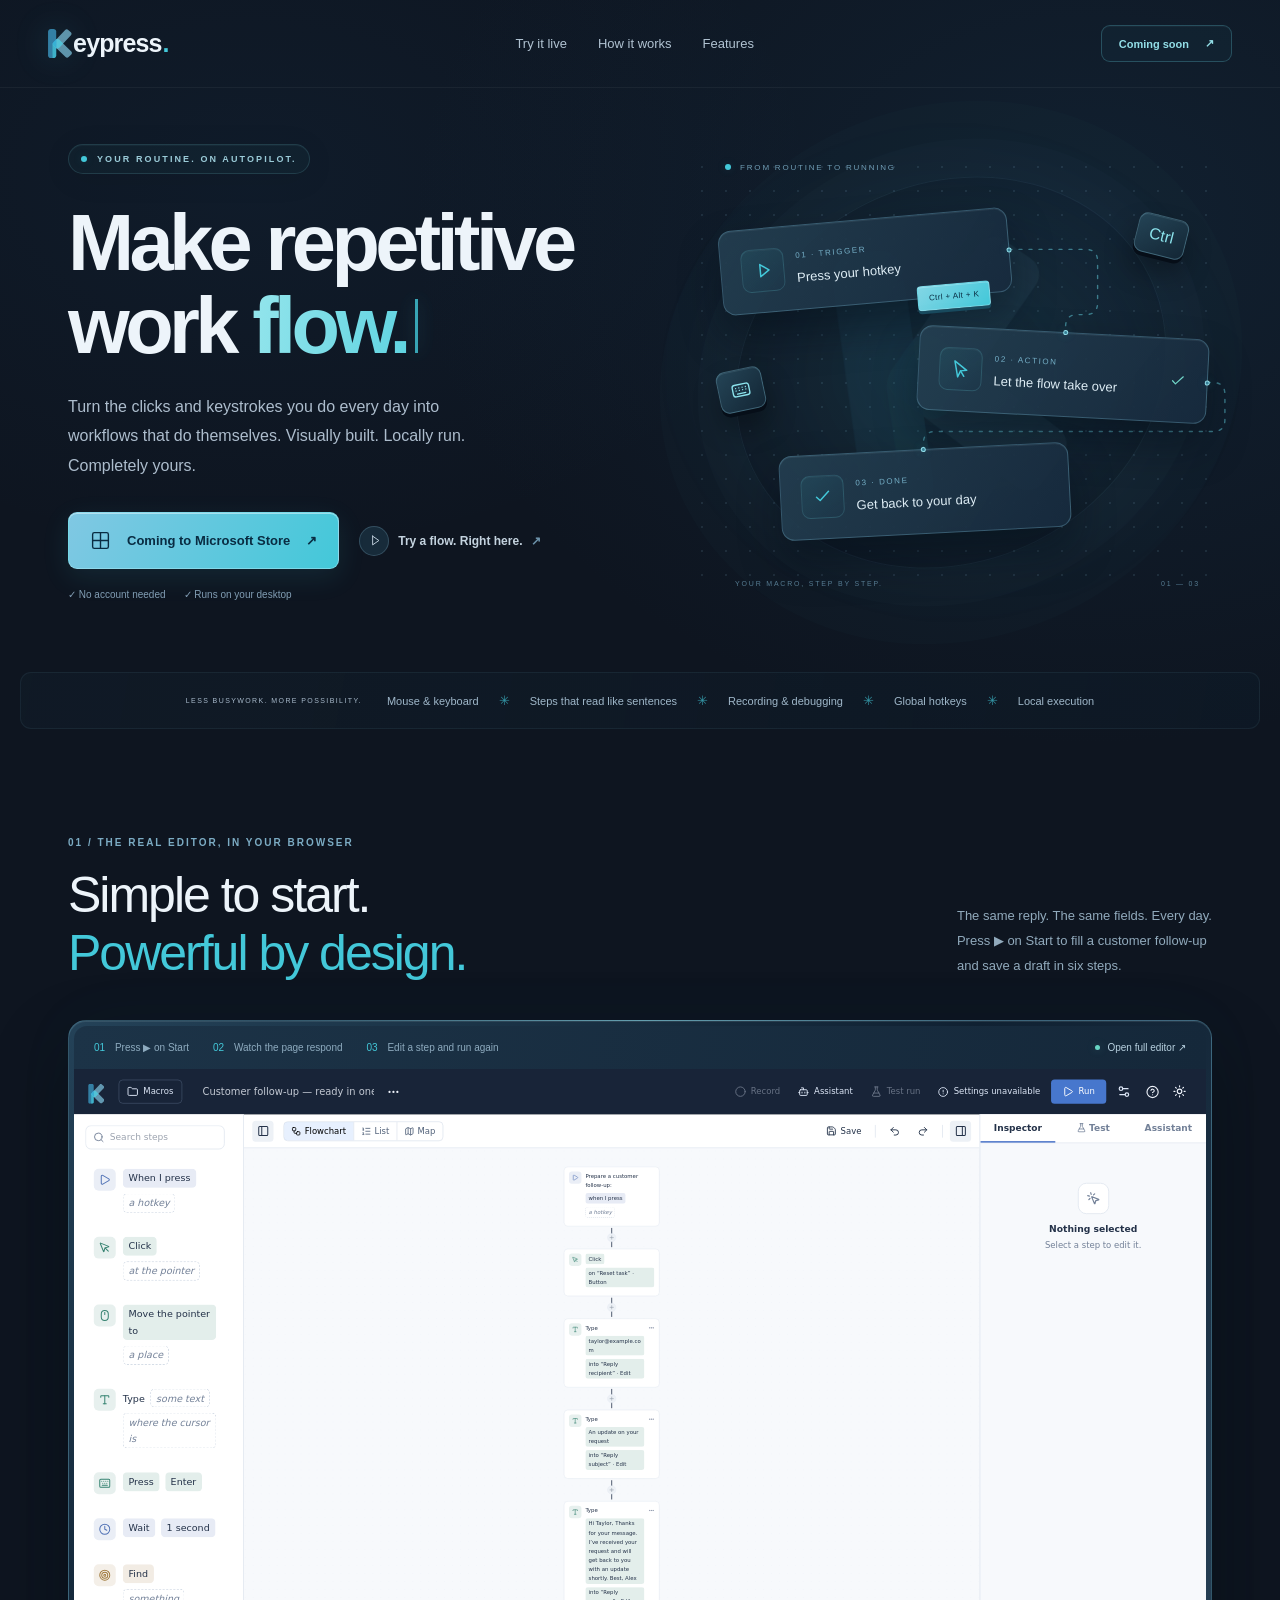
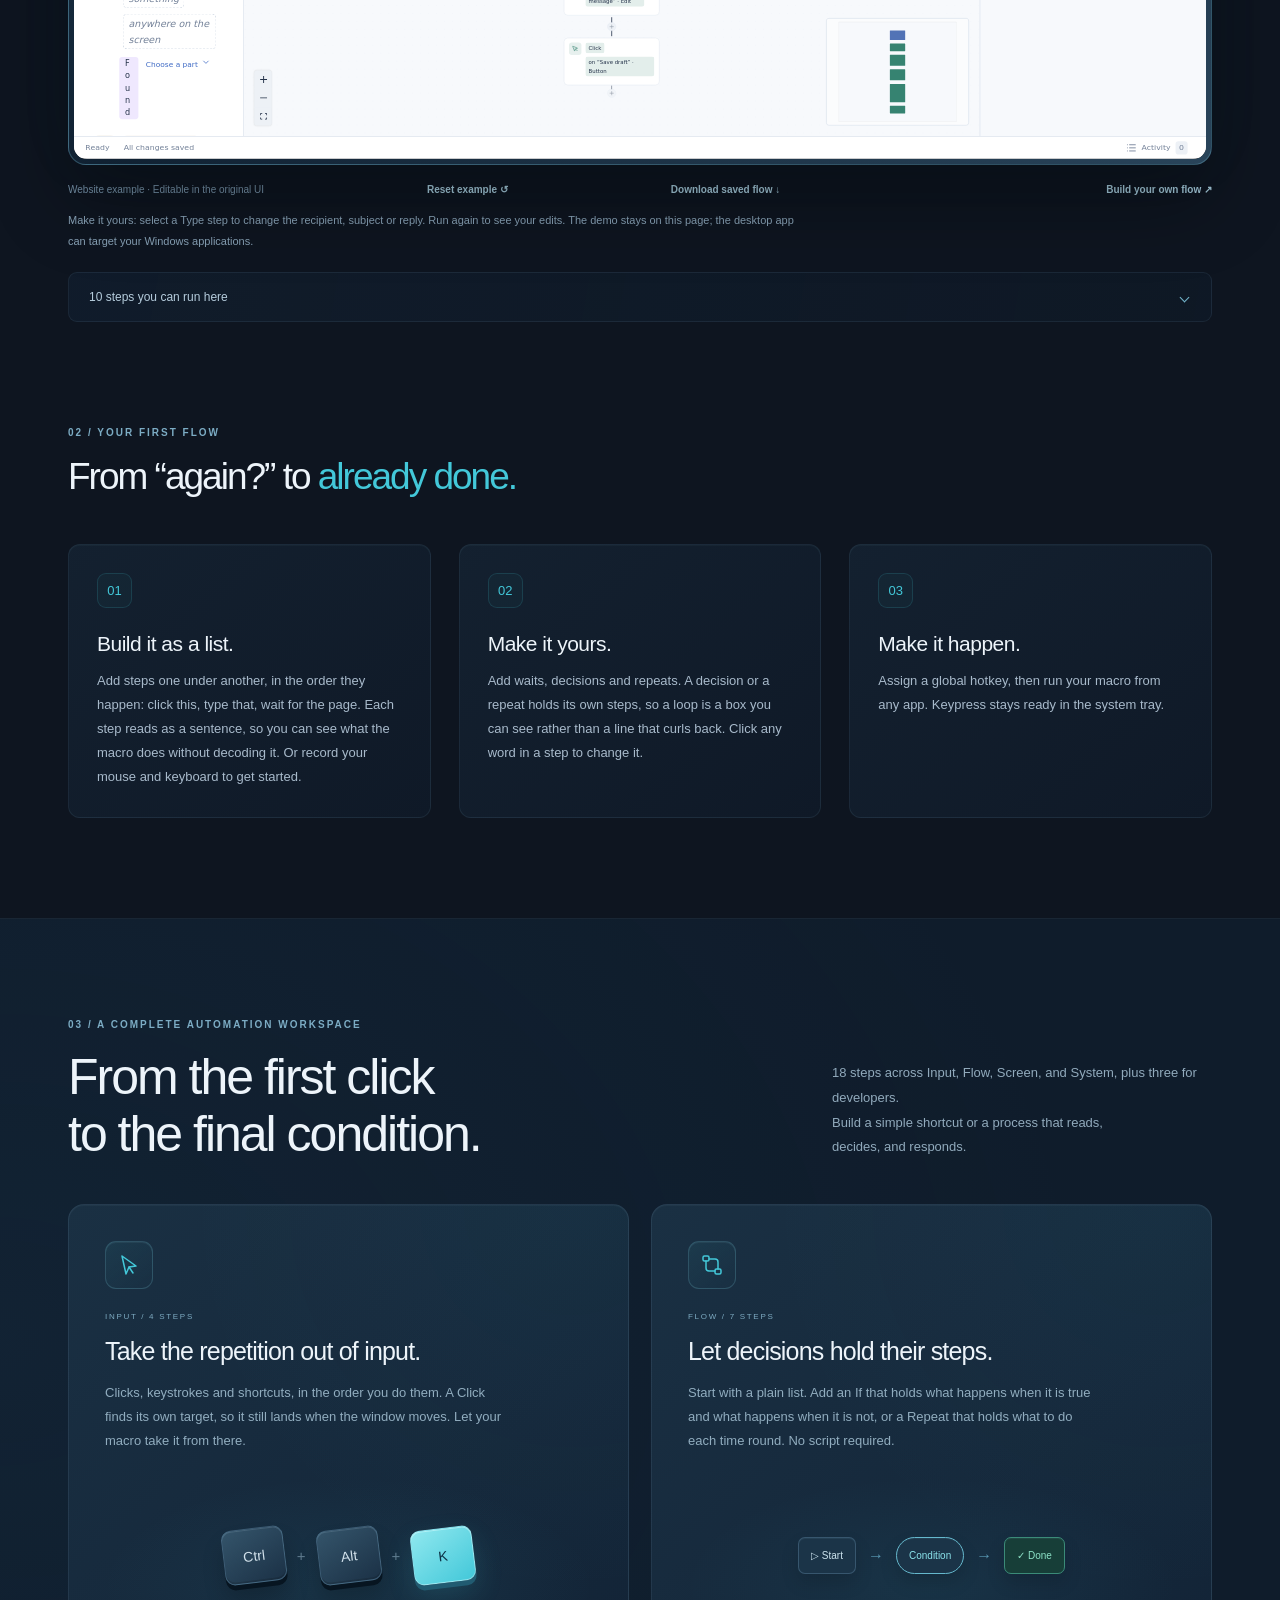
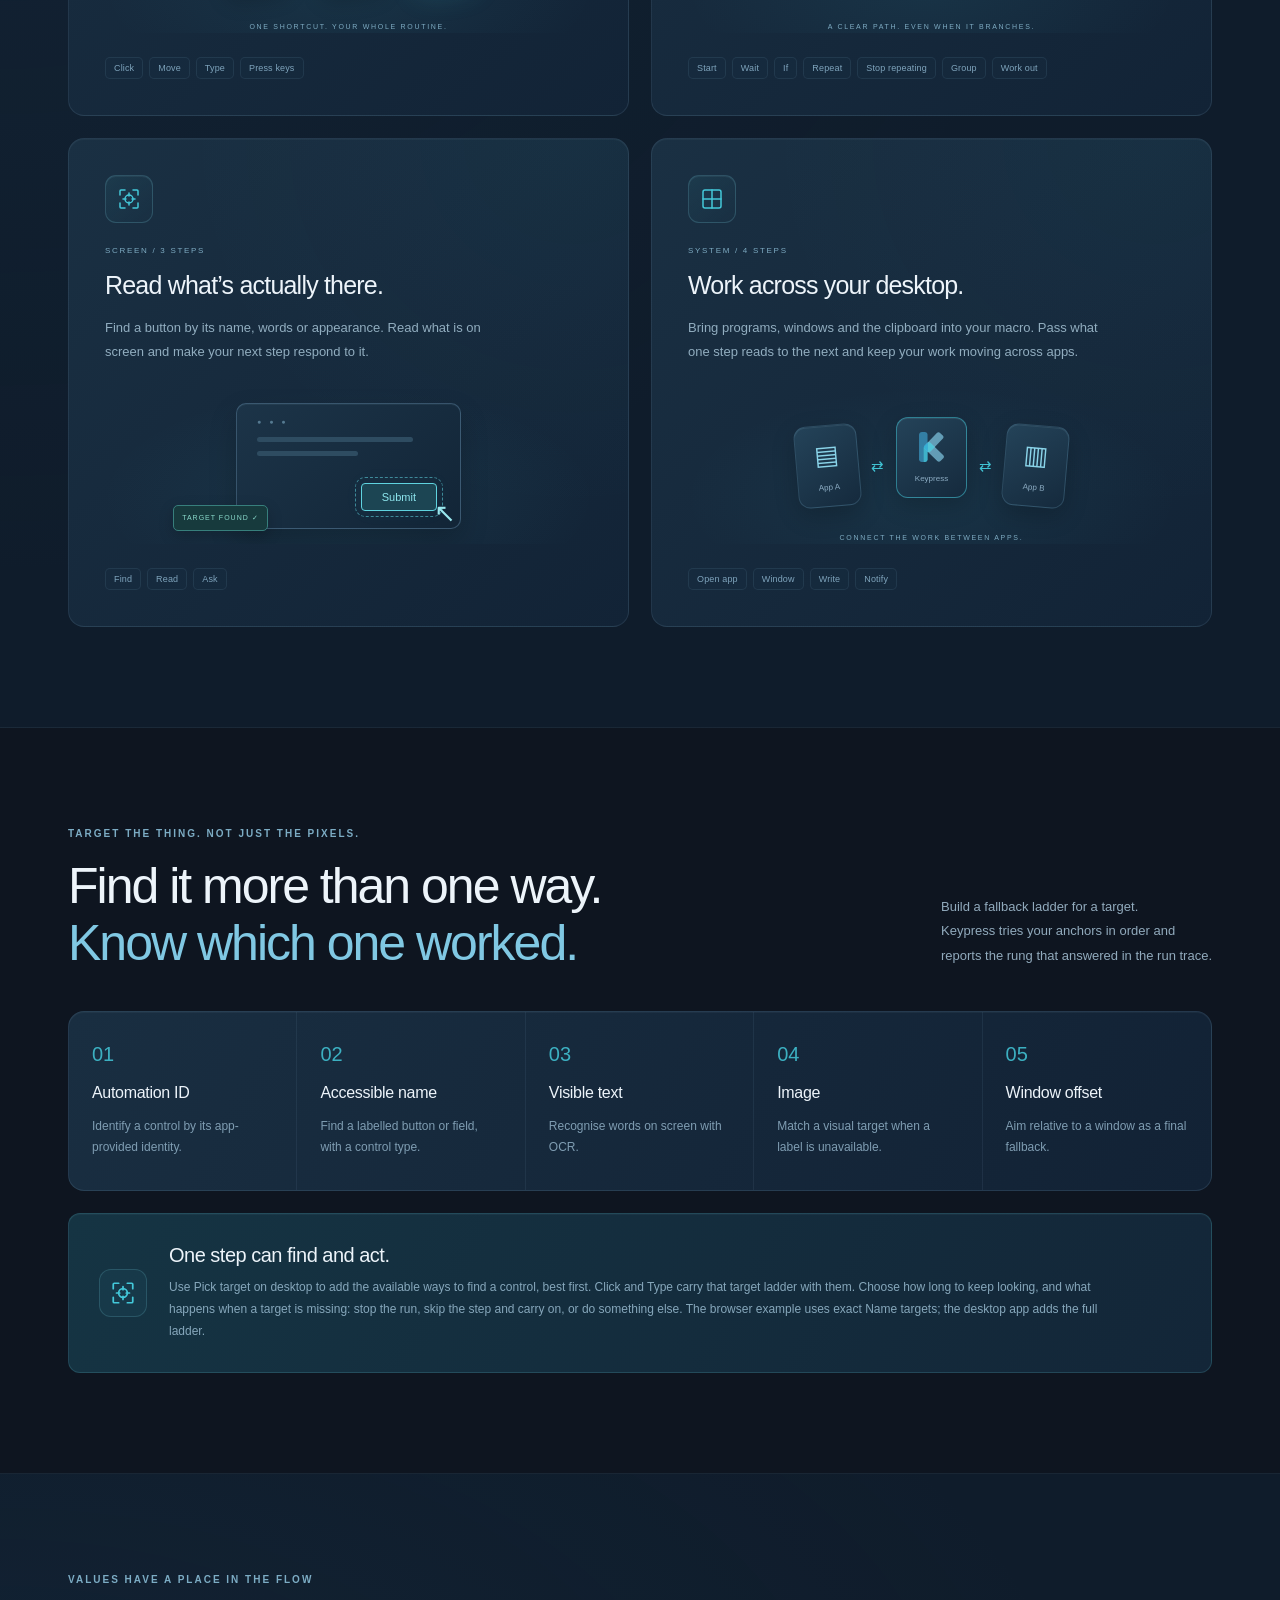
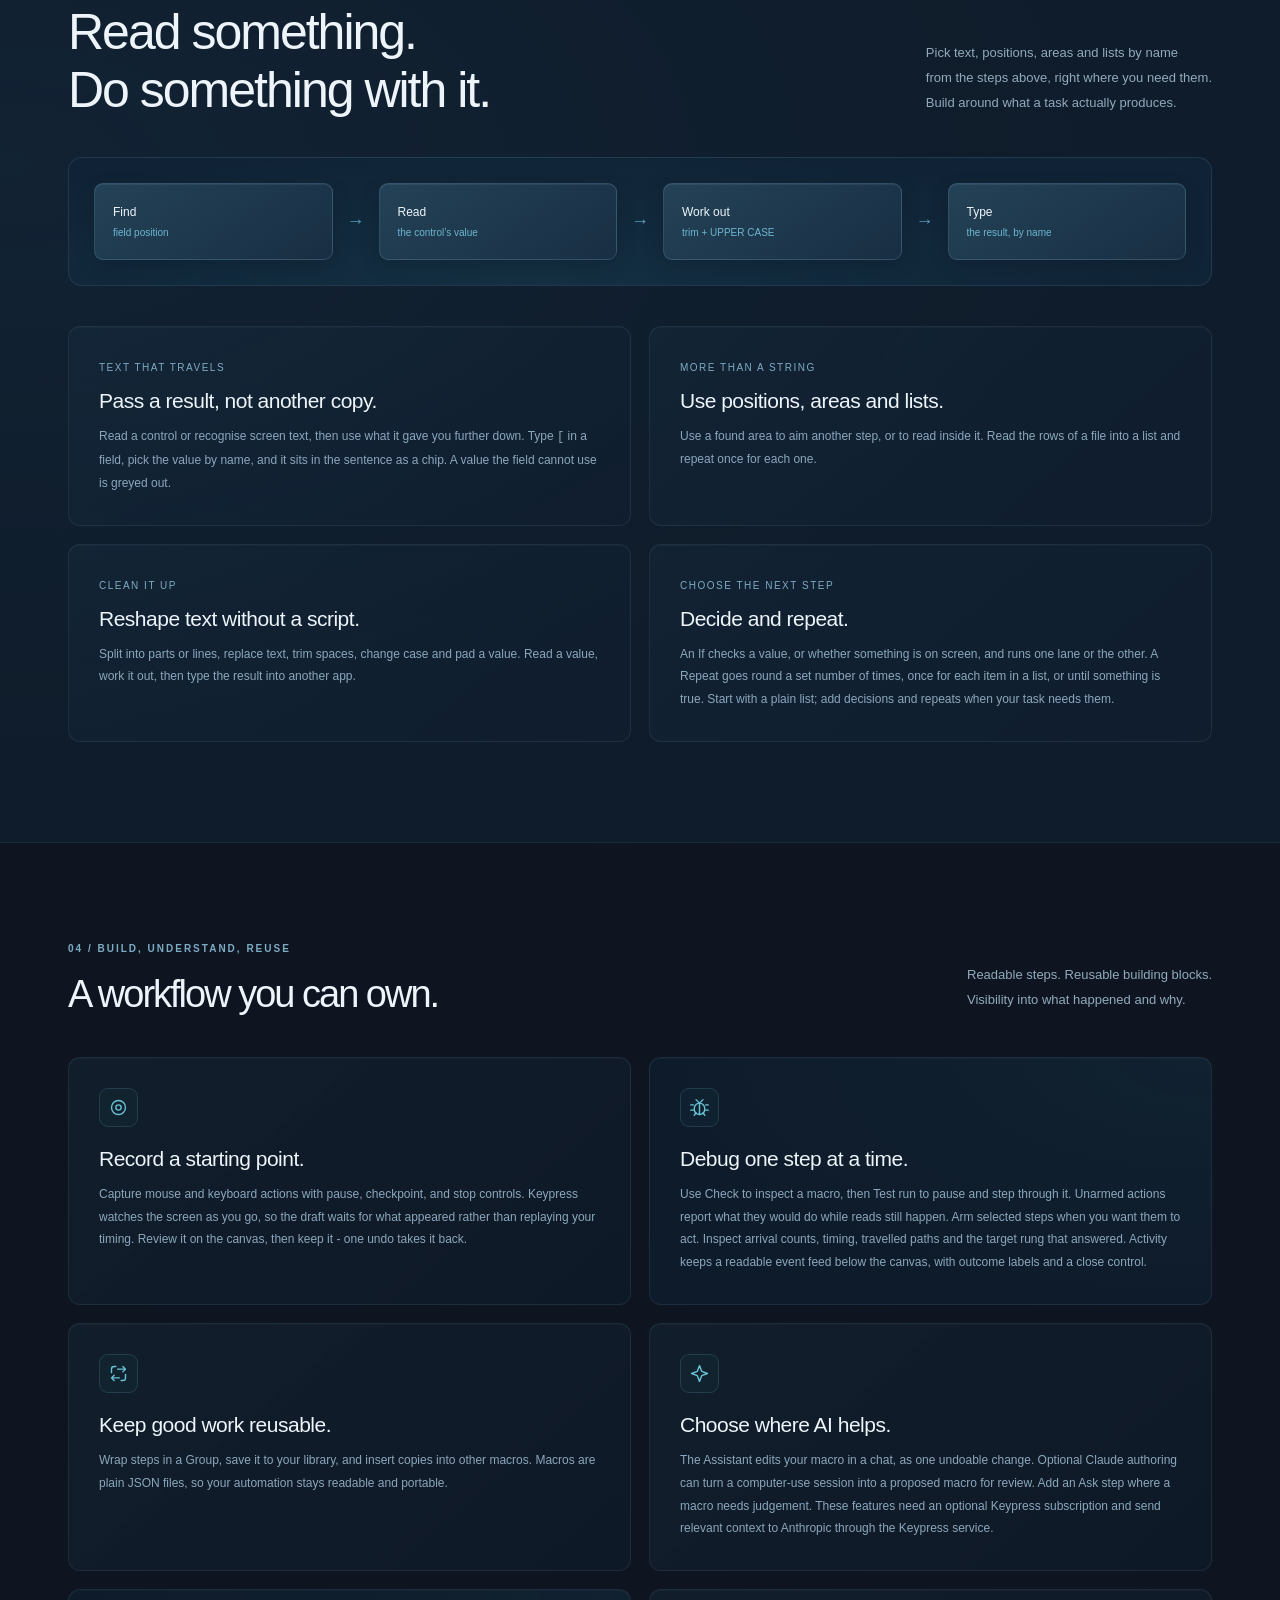
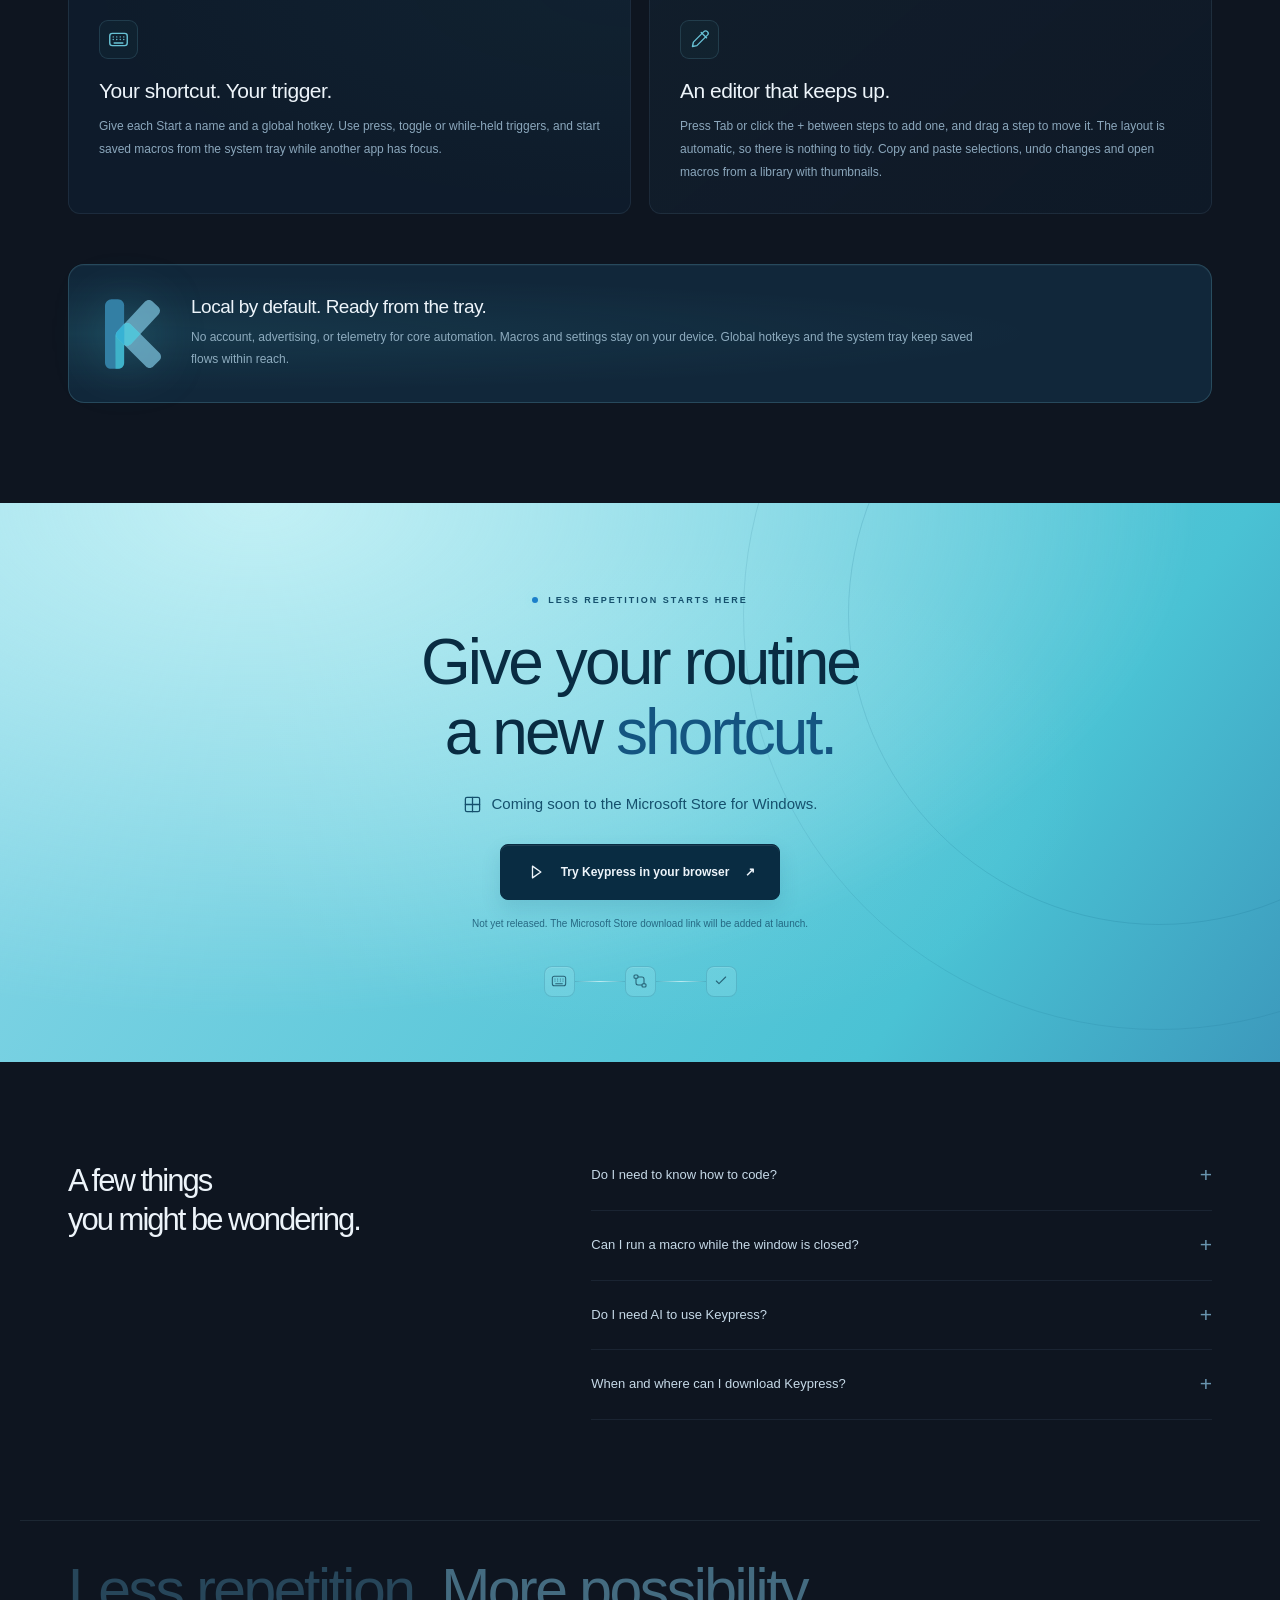
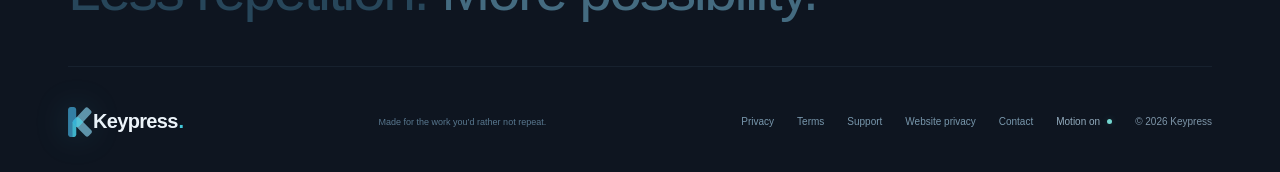
==== commit b874b2f0: "Publish website build" ====
--- a/index.html
+++ b/index.html
@@ -7,33 +7,33 @@
   <title>Keypress — Make repetitive work flow.</title>
   <meta name="description" content="Turn clicks, keystrokes, and everyday desktop tasks into visual workflows. Meet Keypress, desktop automation you can see and control.">
   <meta name="theme-color" content="#0e1520"><meta property="og:title" content="Keypress — Make repetitive work flow."><meta property="og:description" content="Your routine, on autopilot. Visual desktop automation you can see and control.">
-  <link rel="icon" href="assets/keypress-logo.svg"><link rel="stylesheet" href="style.css?v=627a5813bd9b9c08716348b7eee92fb02d57c94a"><link rel="stylesheet" href="visual.css?v=627a5813bd9b9c08716348b7eee92fb02d57c94a">
+  <link rel="icon" href="assets/keypress-logo.svg"><link rel="stylesheet" href="style.css?v=015b497212e304e92a2a856e849895299030141f"><link rel="stylesheet" href="visual.css?v=015b497212e304e92a2a856e849895299030141f">
 </head>
 <body>
 <svg class="icon-definitions" xmlns="http://www.w3.org/2000/svg" aria-hidden="true"><defs><symbol id="icon-play" viewBox="0 0 24 24"><path d="m9 5 10 7-10 7V5Z"/></symbol><symbol id="icon-pointer" viewBox="0 0 24 24"><path d="m5 3 14 10-7 1-3 7L5 3Z"/><path d="m12 14 4 6"/></symbol><symbol id="icon-check" viewBox="0 0 24 24"><path d="m5 12 4 4L19 6"/></symbol><symbol id="icon-flow" viewBox="0 0 24 24"><rect x="3" y="3" width="6" height="5" rx="1.5"/><rect x="15" y="16" width="6" height="5" rx="1.5"/><path d="M6 8v7a3 3 0 0 0 3 3h6M9 6h6a3 3 0 0 1 3 3v7"/></symbol><symbol id="icon-target" viewBox="0 0 24 24"><path d="M8 3H4a1 1 0 0 0-1 1v4m13-5h4a1 1 0 0 1 1 1v4M3 16v4a1 1 0 0 0 1 1h4m8 0h4a1 1 0 0 0 1-1v-4"/><circle cx="12" cy="12" r="4"/><path d="M12 6v3m0 6v3m-6-6h3m6 0h3"/></symbol><symbol id="icon-windows" viewBox="0 0 24 24"><rect x="3" y="3" width="18" height="18" rx="2"/><path d="M12 3v18M3 12h18"/></symbol><symbol id="icon-arrow" viewBox="0 0 24 24"><path d="M5 19 19 5M5 5h14v14"/></symbol><symbol id="icon-record" viewBox="0 0 24 24"><circle cx="12" cy="12" r="8"/><circle cx="12" cy="12" r="3"/></symbol><symbol id="icon-debug" viewBox="0 0 24 24"><path d="m8 3 4 4 4-4M5 9H2m20 0h-3M5 15H2m20 0h-3M6 21l2-3m10 3-2-3"/><rect x="6" y="7" width="12" height="13" rx="6"/><path d="M12 7v13"/></symbol><symbol id="icon-reuse" viewBox="0 0 24 24"><path d="M20 7h-9m9 0-3-3m3 3-3 3M4 17h9m-9 0 3-3m-3 3 3 3"/><path d="M4 11V7a3 3 0 0 1 3-3h2m11 9v4a3 3 0 0 1-3 3h-2"/></symbol><symbol id="icon-sparkle" viewBox="0 0 24 24"><path d="m12 3 2.5 6.5L21 12l-6.5 2.5L12 21l-2.5-6.5L3 12l6.5-2.5L12 3Z"/></symbol><symbol id="icon-keyboard" viewBox="0 0 24 24"><rect x="2" y="5" width="20" height="14" rx="3"/><path d="M6 9h.01M10 9h.01M14 9h.01M18 9h.01M6 12h.01M10 12h.01M14 12h.01M18 12h.01M7 16h10"/></symbol><symbol id="icon-edit" viewBox="0 0 24 24"><path d="m14 4 6 6M4 20l5-1L21 7a2.8 2.8 0 0 0-4-4L5 15l-1 5Z"/></symbol><symbol id="icon-shield" viewBox="0 0 24 24"><path d="m12 3 8 3v6c0 5-8 9-8 9s-8-4-8-9V6l8-3Z"/><path d="m8 12 3 3 5-6"/></symbol></defs></svg>
-<header class="nav"><a class="brand" href="#" aria-label="Keypress home"><img class="brand-logo" src="assets/keypress-logo.svg" alt="">Keypress<span class="brand-dot">.</span></a><nav aria-label="Main navigation"><a href="#playground">Try it live</a><a href="#how-it-works">How it works</a><a href="#features">Features</a></nav><a class="button small" href="#download">Coming soon <span>↗</span></a></header>
+<header class="nav"><a class="brand" href="#" aria-label="Keypress home"><img class="brand-logo" src="assets/keypress-logo.svg" alt=""><span class="brand-word">eypress</span><span class="brand-dot">.</span></a><nav aria-label="Main navigation"><a href="#playground">Try it live</a><a href="#how-it-works">How it works</a><a href="#features">Features</a></nav><a class="button small" href="#download">Coming soon <span>↗</span></a></header>
 <main>
 <section class="hero section-wrap">
   <div class="hero-copy"><div class="eyebrow"><span class="status-dot"></span> YOUR ROUTINE. ON AUTOPILOT.</div><h1>Make repetitive<br>work <em>flow.</em><span class="heading-cursor"></span></h1><p>Turn the clicks and keystrokes you do every day into workflows that do themselves. Visually built. Locally run. Completely yours.</p><div class="hero-actions"><a class="button" href="#download"><svg class="site-icon" aria-hidden="true"><use href="#icon-windows"/></svg> Coming to Microsoft Store <span>↗</span></a><a class="text-link demo-cta" href="#playground"><span class="play-ring"><svg class="site-icon" aria-hidden="true"><use href="#icon-play"/></svg></span> Try a flow. Right here. <span class="link-arrow">↗</span></a></div><div class="hero-note"><span>✓ No account needed</span><span>✓ Runs on your desktop</span></div></div>
-  <div class="hero-art" aria-label="Illustrative automation workflow"><img class="hero-watermark" src="assets/keypress-logo.svg" alt=""><div class="orbit-label"><span class="status-dot"></span> FROM ROUTINE TO RUNNING</div><svg class="hero-lines" viewBox="0 0 550 420" aria-hidden="true"><path data-connection="first"/><path data-connection="second"/></svg><div class="mini-node start"><span class="hero-port out" data-port="output"></span><span class="node-icon"><svg class="site-icon" aria-hidden="true"><use href="#icon-play"/></svg></span><div><small>01 · TRIGGER</small><strong>Press your hotkey</strong></div><kbd>Ctrl + Alt + K</kbd></div><div class="mini-node middle"><span class="hero-port in" data-port="input"></span><span class="hero-port out" data-port="output"></span><span class="node-icon"><svg class="site-icon" aria-hidden="true"><use href="#icon-pointer"/></svg></span><div><small>02 · ACTION</small><strong>Let the flow take over</strong></div><span class="node-check"><svg class="site-icon" aria-hidden="true"><use href="#icon-check"/></svg></span></div><div class="mini-node end"><span class="hero-port in" data-port="input"></span><span class="node-icon"><svg class="site-icon" aria-hidden="true"><use href="#icon-check"/></svg></span><div><small>03 · DONE</small><strong>Get back to your day</strong></div></div><span class="floating-key key-one">Ctrl</span><span class="floating-key key-two"><svg class="site-icon" aria-hidden="true"><use href="#icon-keyboard"/></svg></span><div class="art-footer"><span>YOUR WORKFLOW, CONNECTED.</span><span>01 — 03</span></div></div>
+  <div class="hero-art" aria-label="Illustrative macro: three steps, one after another"><img class="hero-watermark" src="assets/keypress-logo.svg" alt=""><div class="orbit-label"><span class="status-dot"></span> FROM ROUTINE TO RUNNING</div><svg class="hero-lines" viewBox="0 0 550 420" aria-hidden="true"><path data-connection="first"/><path data-connection="second"/></svg><div class="mini-node start"><span class="hero-port out" data-port="output"></span><span class="node-icon"><svg class="site-icon" aria-hidden="true"><use href="#icon-play"/></svg></span><div><small>01 · TRIGGER</small><strong>Press your hotkey</strong></div><kbd>Ctrl + Alt + K</kbd></div><div class="mini-node middle"><span class="hero-port in" data-port="input"></span><span class="hero-port out" data-port="output"></span><span class="node-icon"><svg class="site-icon" aria-hidden="true"><use href="#icon-pointer"/></svg></span><div><small>02 · ACTION</small><strong>Let the flow take over</strong></div><span class="node-check"><svg class="site-icon" aria-hidden="true"><use href="#icon-check"/></svg></span></div><div class="mini-node end"><span class="hero-port in" data-port="input"></span><span class="node-icon"><svg class="site-icon" aria-hidden="true"><use href="#icon-check"/></svg></span><div><small>03 · DONE</small><strong>Get back to your day</strong></div></div><span class="floating-key key-one">Ctrl</span><span class="floating-key key-two"><svg class="site-icon" aria-hidden="true"><use href="#icon-keyboard"/></svg></span><div class="art-footer"><span>YOUR MACRO, STEP BY STEP.</span><span>01 — 03</span></div></div>
 </section>
-<div class="capability-strip"><span>LESS BUSYWORK. MORE POSSIBILITY.</span><div>Mouse & keyboard <i>✳</i> Visual workflows <i>✳</i> Recording & debugging <i>✳</i> Global hotkeys <i>✳</i> Local execution</div></div>
-<section class="section-wrap playground-section" id="playground"><span id="tour" class="tour-anchor"></span><div class="section-top"><div><div class="eyebrow">01 / THE REAL EDITOR, IN YOUR BROWSER</div><h2>Simple to start.<br><em>Powerful by design.</em></h2></div><p>The same reply. The same fields. Every day.<br>Press ▶ on Start to fill a customer follow-up<br>and save a draft in six connected steps.</p></div><div class="editor-shell"><div class="editor-intro"><span><b>01</b> Press ▶ on Start</span><span><b>02</b> Watch the page respond</span><span><b>03</b> Edit a node and run again</span><a href="flow-editor.html" target="_blank" rel="noopener"><span class="editor-live-dot"></span> Open full editor ↗</a></div><iframe class="live-editor" id="tour-editor" src="flow-editor.html?tour=1&v=627a5813bd9b9c08716348b7eee92fb02d57c94a" title="Interactive Keypress flow editor"></iframe></div><div class="under-demo"><span>Website example · Editable in the original UI</span><button class="text-link" id="reset-tour" type="button">Reset example ↺</button><button class="text-link" id="export-flow" type="button">Download saved flow ↓</button><span id="export-status" role="status"></span><a href="flow-editor.html" target="_blank" rel="noopener" class="text-link">Build your own flow ↗</a></div><p class="editor-boundary">Make it yours: select a Type Text node to change the recipient, subject or reply. Run again to see your edits. The demo stays on this page; the desktop app can target your Windows applications.</p><details class="browser-coverage"><summary>12 actions you can run here</summary><p>Start · Delay · Mouse Click · Scroll · Type Text · Find Target · Read Element · Transform Text · Compare · Branch · Loop · Sequence</p><p>Use exact page targets, fixed delays and counted loops. Other actions remain editable in the canvas and run in the desktop app.</p></details></section>
+<div class="capability-strip"><span>LESS BUSYWORK. MORE POSSIBILITY.</span><div>Mouse & keyboard <i>✳</i> Steps that read like sentences <i>✳</i> Recording & debugging <i>✳</i> Global hotkeys <i>✳</i> Local execution</div></div>
+<section class="section-wrap playground-section" id="playground"><span id="tour" class="tour-anchor"></span><div class="section-top"><div><div class="eyebrow">01 / THE REAL EDITOR, IN YOUR BROWSER</div><h2>Simple to start.<br><em>Powerful by design.</em></h2></div><p>The same reply. The same fields. Every day.<br>Press ▶ on Start to fill a customer follow-up<br>and save a draft in six steps.</p></div><div class="editor-shell"><div class="editor-intro"><span><b>01</b> Press ▶ on Start</span><span><b>02</b> Watch the page respond</span><span><b>03</b> Edit a step and run again</span><a href="flow-editor.html" target="_blank" rel="noopener"><span class="editor-live-dot"></span> Open full editor ↗</a></div><iframe class="live-editor" id="tour-editor" src="flow-editor.html?tour=1&v=015b497212e304e92a2a856e849895299030141f" title="Interactive Keypress flow editor"></iframe></div><div class="under-demo"><span>Website example · Editable in the original UI</span><button class="text-link" id="reset-tour" type="button">Reset example ↺</button><button class="text-link" id="export-flow" type="button">Download saved flow ↓</button><span id="export-status" role="status"></span><a href="flow-editor.html" target="_blank" rel="noopener" class="text-link">Build your own flow ↗</a></div><p class="editor-boundary">Make it yours: select a Type step to change the recipient, subject or reply. Run again to see your edits. The demo stays on this page; the desktop app can target your Windows applications.</p><details class="browser-coverage"><summary>10 steps you can run here</summary><p>Start · Click · Type · Wait · Find · Read · If · Repeat · Stop repeating · Group</p><p>Use exact page targets, fixed waits and counted repeats. Other steps can still be added and edited here, and run in the desktop app.</p></details></section>
 <section class="section-wrap automation-lab" id="automation-lab" hidden><div class="section-top"><div><div class="eyebrow">YOUR FLOW. IN ACTION.</div><h2>The follow-up.<br><em>Already drafted.</em></h2></div><p>Three fields filled. A draft saved.<br>Watch the canvas do the repetitive part,<br>then review the result.</p></div><div class="lab-grid"><div class="lab-form reply-composer"><div class="composer-heading"><span>Customer follow-up</span><span class="demo-pill">Demo workspace</span></div><label for="reply-recipient">To</label><input id="reply-recipient" data-demo-field aria-label="Reply recipient" type="email" maxlength="400" autocomplete="off" placeholder="Recipient"><label for="reply-subject">Subject</label><input id="reply-subject" data-demo-field aria-label="Reply subject" maxlength="400" autocomplete="off" placeholder="Subject"><label for="task-output">Message</label><textarea id="task-output" data-demo-field aria-label="Reply message" rows="6" maxlength="400" placeholder="Your follow-up will be written here…"></textarea><div class="lab-tools"><button type="button" id="reply-save" data-demo-click="Save draft">Save draft</button><button type="button" id="task-reset" data-demo-click="Reset task">Clear fields</button></div><p class="composer-note">A demo draft on this page. No email is sent.</p></div><div class="lab-result"><span class="feature-kicker result-label"><span class="status-dot"></span> LIVE RESULT</span><strong id="task-state" role="status">Ready to draft</strong><div id="draft-preview" class="draft-preview" hidden><dl><dt>To</dt><dd id="draft-recipient"></dd><dt>Subject</dt><dd id="draft-subject"></dd></dl><p id="draft-message"></p><span class="draft-caption">Saved for review · Demo only</span></div><p id="task-log">Press Play on the canvas to fill the fields and save a follow-up for review.</p></div></div><details class="browser-coverage navigation-disclosure"><summary>Explore the available page targets ↗</summary><div class="lab-navigation" aria-label="Targets used by the canvas example"><span>Choose a destination for your flow</span><button type="button" data-tour-target="features" aria-label="Explore actions">Explore actions ↗</button><button type="button" data-tour-target="targeting" aria-label="Explore targeting">Explore targeting ↗</button><button type="button" data-tour-target="data-flow" aria-label="Explore data connections">Explore data connections ↗</button><button type="button" data-tour-target="real-app" aria-label="Explore the workspace">Explore the workspace ↗</button><button type="button" data-tour-target="automation-lab" aria-label="Explore the task result">Explore the task result ↗</button><button type="button" data-tour-target="download" aria-label="Explore downloads">Explore downloads ↗</button><button type="button" data-tour-target="playground" aria-label="Back to the flow">Back to the flow ↗</button></div></details></section>
-<section class="section-wrap steps-section" id="how-it-works"><div class="eyebrow">02 / YOUR FIRST FLOW</div><h2>From “again?” to <em>already done.</em></h2><div class="steps"><article><span class="step-number">01</span><h3>Make it visual.</h3><p>Drag actions onto the canvas and connect them in the order you need. Or record your mouse and keyboard to get started.</p></article><article><span class="step-number">02</span><h3>Make it yours.</h3><p>Add delays, branches, and loops. Inspect your steps and refine the details until the workflow fits the way you work.</p></article><article><span class="step-number">03</span><h3>Make it happen.</h3><p>Assign a global hotkey, then run your macro from any app. Keypress stays ready in the system tray.</p></article></div></section>
-<section class="features-section" id="features"><div class="section-wrap"><div class="section-top"><div><div class="eyebrow">03 / A COMPLETE AUTOMATION WORKSPACE</div><h2>From the first click<br>to the final condition.</h2></div><p>32 actions across Flow, Input, Screen, and System.<br>Build a simple shortcut or a process that reads,<br>decides, and responds.</p></div><div class="feature-grid expanded-features">
-<article class="feature"><span class="feature-icon"><svg class="site-icon" aria-hidden="true"><use href="#icon-pointer"/></svg></span><span class="feature-kicker">INPUT / 6 ACTIONS</span><h3>Take the repetition out of input.</h3><p>Clicks, keystrokes and shortcuts, connected into a routine. Set the timing once. Let your flow take it from there.</p><div class="feature-art key-art" aria-hidden="true"><kbd>Ctrl</kbd><span>+</span><kbd>Alt</kbd><span>+</span><kbd class="lit-key">K</kbd><div class="art-caption">ONE SHORTCUT. YOUR WHOLE ROUTINE.</div></div><div class="feature-tags"><span>Mouse Move</span><span>Mouse Click</span><span>Scroll</span><span>Cursor Position</span><span>Keypress</span><span>Type Text</span></div></article>
-<article class="feature"><span class="feature-icon"><svg class="site-icon" aria-hidden="true"><use href="#icon-flow"/></svg></span><span class="feature-kicker">FLOW / 8 ACTIONS</span><h3>Put decisions into the diagram.</h3><p>Start with a straight line. Add a decision, repeat a task, or transform a value when you need more. No script required.</p><div class="feature-art route-art" aria-hidden="true"><span class="route-start">▷ Start</span><i>→</i><span class="route-decision">Condition</span><i>→</i><span class="route-result">✓ Done</span><div class="art-caption">A CLEAR PATH. EVEN WHEN IT BRANCHES.</div></div><div class="feature-tags"><span>Start</span><span>Delay</span><span>Sequence</span><span>Branch</span><span>Loop</span><span>Compare</span><span>Transform Text</span><span>Subflow</span></div></article>
-<article class="feature"><span class="feature-icon"><svg class="site-icon" aria-hidden="true"><use href="#icon-target"/></svg></span><span class="feature-kicker">SCREEN / 9 ACTIONS</span><h3>Read what’s actually there.</h3><p>Find a button by its name, words or appearance. Read what is on screen and make your next action respond to it.</p><div class="feature-art scan-art" aria-hidden="true"><div class="scan-window"><div class="scan-dots">● ● ●</div><span class="scan-line"></span><span class="scan-line short"></span><span class="scan-target">Submit <b>↖</b></span></div><span class="scan-badge">TARGET FOUND ✓</span></div><div class="feature-tags"><span>Find Target</span><span>Find Text</span><span>Read Text</span><span>Find Image</span><span>Wait For Color</span><span>Read Element</span><span>Screenshot</span><span>Display Info</span><span>Ask Claude</span></div></article>
-<article class="feature"><span class="feature-icon"><svg class="site-icon" aria-hidden="true"><use href="#icon-windows"/></svg></span><span class="feature-kicker">SYSTEM / 9 ACTIONS</span><h3>Work across your desktop.</h3><p>Bring windows, processes and the clipboard into your flow. Pass results between actions and keep your work moving across apps.</p><div class="feature-art apps-art" aria-hidden="true"><span class="app-tile">▤<small>App A</small></span><i>⇄</i><span class="app-tile"><img src="assets/keypress-logo.svg" alt=""><small>Keypress</small></span><i>⇄</i><span class="app-tile">▥<small>App B</small></span><div class="art-caption">CONNECT THE WORK BETWEEN APPS.</div></div><div class="feature-tags"><span>Find Window</span><span>Window State</span><span>Find Element</span><span>Active Window</span><span>Process Running</span><span>Kill Process</span><span>Read Clipboard</span><span>Write Clipboard</span><span>Paste Text</span></div></article>
+<section class="section-wrap steps-section" id="how-it-works"><div class="eyebrow">02 / YOUR FIRST FLOW</div><h2>From “again?” to <em>already done.</em></h2><div class="steps"><article><span class="step-number">01</span><h3>Build it as a list.</h3><p>Add steps one under another, in the order they happen: click this, type that, wait for the page. Each step reads as a sentence, so you can see what the macro does without decoding it. Or record your mouse and keyboard to get started.</p></article><article><span class="step-number">02</span><h3>Make it yours.</h3><p>Add waits, decisions and repeats. A decision or a repeat holds its own steps, so a loop is a box you can see rather than a line that curls back. Click any word in a step to change it.</p></article><article><span class="step-number">03</span><h3>Make it happen.</h3><p>Assign a global hotkey, then run your macro from any app. Keypress stays ready in the system tray.</p></article></div></section>
+<section class="features-section" id="features"><div class="section-wrap"><div class="section-top"><div><div class="eyebrow">03 / A COMPLETE AUTOMATION WORKSPACE</div><h2>From the first click<br>to the final condition.</h2></div><p>18 steps across Input, Flow, Screen, and System, plus three for developers.<br>Build a simple shortcut or a process that reads,<br>decides, and responds.</p></div><div class="feature-grid expanded-features">
+<article class="feature"><span class="feature-icon"><svg class="site-icon" aria-hidden="true"><use href="#icon-pointer"/></svg></span><span class="feature-kicker">INPUT / 4 STEPS</span><h3>Take the repetition out of input.</h3><p>Clicks, keystrokes and shortcuts, in the order you do them. A Click finds its own target, so it still lands when the window moves. Let your macro take it from there.</p><div class="feature-art key-art" aria-hidden="true"><kbd>Ctrl</kbd><span>+</span><kbd>Alt</kbd><span>+</span><kbd class="lit-key">K</kbd><div class="art-caption">ONE SHORTCUT. YOUR WHOLE ROUTINE.</div></div><div class="feature-tags"><span>Click</span><span>Move</span><span>Type</span><span>Press keys</span></div></article>
+<article class="feature"><span class="feature-icon"><svg class="site-icon" aria-hidden="true"><use href="#icon-flow"/></svg></span><span class="feature-kicker">FLOW / 7 STEPS</span><h3>Let decisions hold their steps.</h3><p>Start with a plain list. Add an If that holds what happens when it is true and what happens when it is not, or a Repeat that holds what to do each time round. No script required.</p><div class="feature-art route-art" aria-hidden="true"><span class="route-start">▷ Start</span><i>→</i><span class="route-decision">Condition</span><i>→</i><span class="route-result">✓ Done</span><div class="art-caption">A CLEAR PATH. EVEN WHEN IT BRANCHES.</div></div><div class="feature-tags"><span>Start</span><span>Wait</span><span>If</span><span>Repeat</span><span>Stop repeating</span><span>Group</span><span>Work out</span></div></article>
+<article class="feature"><span class="feature-icon"><svg class="site-icon" aria-hidden="true"><use href="#icon-target"/></svg></span><span class="feature-kicker">SCREEN / 3 STEPS</span><h3>Read what’s actually there.</h3><p>Find a button by its name, words or appearance. Read what is on screen and make your next step respond to it.</p><div class="feature-art scan-art" aria-hidden="true"><div class="scan-window"><div class="scan-dots">● ● ●</div><span class="scan-line"></span><span class="scan-line short"></span><span class="scan-target">Submit <b>↖</b></span></div><span class="scan-badge">TARGET FOUND ✓</span></div><div class="feature-tags"><span>Find</span><span>Read</span><span>Ask</span></div></article>
+<article class="feature"><span class="feature-icon"><svg class="site-icon" aria-hidden="true"><use href="#icon-windows"/></svg></span><span class="feature-kicker">SYSTEM / 4 STEPS</span><h3>Work across your desktop.</h3><p>Bring programs, windows and the clipboard into your macro. Pass what one step reads to the next and keep your work moving across apps.</p><div class="feature-art apps-art" aria-hidden="true"><span class="app-tile">▤<small>App A</small></span><i>⇄</i><span class="app-tile"><img src="assets/keypress-logo.svg" alt=""><small>Keypress</small></span><i>⇄</i><span class="app-tile">▥<small>App B</small></span><div class="art-caption">CONNECT THE WORK BETWEEN APPS.</div></div><div class="feature-tags"><span>Open app</span><span>Window</span><span>Write</span><span>Notify</span></div></article>
 </div></div></section>
-<section class="section-wrap targeting-section" id="targeting"><div class="section-top"><div><div class="eyebrow">TARGET THE THING. NOT JUST THE PIXELS.</div><h2>Find it more than one way.<br><em>Know which one worked.</em></h2></div><p>Build a fallback ladder for a target.<br>Keypress tries your anchors in order and<br>reports the rung that answered in the run trace.</p></div><div class="target-ladder"><article><b>01</b><h3>Automation ID</h3><p>Identify a control by its app-provided identity.</p></article><article><b>02</b><h3>Accessible name</h3><p>Find a labelled button or field, with a control type.</p></article><article><b>03</b><h3>Visible text</h3><p>Recognise words on screen with OCR.</p></article><article><b>04</b><h3>Image</h3><p>Match a visual target when a label is unavailable.</p></article><article><b>05</b><h3>Window offset</h3><p>Aim relative to a window as a final fallback.</p></article></div><div class="feature-callout"><span><svg class="site-icon" aria-hidden="true"><use href="#icon-target"/></svg></span><div><h3>One node can find and act.</h3><p>Use Pick target on desktop to add the available ways to find a control, best first. Mouse Click and Type Text carry that target ladder with them. Configure how long to keep looking, and wire the failed output when a target is missing. The browser example uses exact Name targets; the desktop app adds the full ladder.</p></div></div></section>
-<section class="features-section" id="data-flow"><div class="section-wrap"><div class="section-top"><div><div class="eyebrow">VALUES HAVE A PLACE IN THE FLOW</div><h2>Read something.<br>Do something with it.</h2></div><p>Connect returned text, coordinates, rectangles<br>and lists directly to the steps that need them.<br>Build around what a task actually produces.</p></div><div class="value-pipeline" aria-label="An advanced flow can read and transform a value"><span>Find Target<small>field position</small></span><i>→</i><span>Read Element<small>accessible value</small></span><i>→</i><span>Transform Text<small>trim + UPPER CASE</small></span><i>→</i><span>Type Text<small>wired text input</small></span></div><div class="depth-grid"><article><span class="depth-number">TEXT THAT TRAVELS</span><h3>Pass a result, not another copy.</h3><p>Read an accessibility element or recognise screen text, then wire its result into typing, comparison or transformation. Choose a fixed value or a wired input in the inspector.</p></article><article><span class="depth-number">MORE THAN A STRING</span><h3>Use positions, regions and lists.</h3><p>Use a found rectangle to aim another action. Feed a region into reading or capture. On desktop, find multiple matches and run a loop once for each item.</p></article><article><span class="depth-number">CLEAN IT UP</span><h3>Reshape text without a script.</h3><p>Split into parts or lines, replace text, trim spaces, change case and pad a value. Connect a read value through a transform, then type the result into another app.</p></article><article><span class="depth-number">CHOOSE THE NEXT STEP</span><h3>Compare, branch and repeat.</h3><p>Compare a result, draw true and false paths, repeat a body with a paired loop, then run several paths in order with Sequence. Start with a simple chain; add decisions and repetition when your task needs them.</p></article></div></div></section>
-<section class="section-wrap real-app" id="real-app"><div class="section-top"><div><div class="eyebrow">04 / BUILD, UNDERSTAND, REUSE</div><h2>A workflow you can own.</h2></div><p>Readable steps. Reusable building blocks.<br>Visibility into what happened and why.</p></div><div class="depth-grid"><article><span class="workspace-feature-icon"><svg class="site-icon" aria-hidden="true"><use href="#icon-record"/></svg></span><h3>Record a starting point.</h3><p>Capture mouse and keyboard actions with pause, checkpoint, and stop controls. Review the recording and bring it into your flow rather than starting from a blank canvas.</p></article><article><span class="workspace-feature-icon"><svg class="site-icon" aria-hidden="true"><use href="#icon-debug"/></svg></span><h3>Debug one step at a time.</h3><p>Use Check to inspect a macro, then Test run to pause and step through it. Unarmed actions report what they would do while reads still happen. Arm selected nodes when you want them to act. Inspect arrival counts, timing, travelled paths and the target rung that answered. Activity keeps a readable event feed below the canvas, with outcome labels and a close control.</p></article><article><span class="workspace-feature-icon"><svg class="site-icon" aria-hidden="true"><use href="#icon-reuse"/></svg></span><h3>Keep good work reusable.</h3><p>Group steps into subflows, save them to your library, and insert copies into other macros. Use JSON flows and connected values to keep your automation readable and portable.</p></article><article><span class="workspace-feature-icon"><svg class="site-icon" aria-hidden="true"><use href="#icon-sparkle"/></svg></span><h3>Choose where AI helps.</h3><p>Optional Claude authoring can turn a computer-use session into a proposed flow for review. Add an Ask Claude step where a workflow needs judgement. These features use your Anthropic key and send relevant context to Anthropic.</p></article><article><span class="workspace-feature-icon"><svg class="site-icon" aria-hidden="true"><use href="#icon-keyboard"/></svg></span><h3>Your shortcut. Your trigger.</h3><p>Give each Start node a name and a global hotkey. Use press, toggle or while-held triggers, and start saved macros from the system tray while another app has focus.</p></article><article><span class="workspace-feature-icon"><svg class="site-icon" aria-hidden="true"><use href="#icon-edit"/></svg></span><h3>An editor that keeps up.</h3><p>Double-click or press Tab to add a node. Drop one onto a wire to insert it. Copy and paste selections, undo changes, tidy the layout and open macros from a library with flow thumbnails.</p></article></div><div class="privacy-band"><img src="assets/keypress-logo.svg" alt=""><div><h3>Local by default. Ready from the tray.</h3><p>No account, advertising, or telemetry for core automation. Macros and settings stay on your device. Global hotkeys and the system tray keep saved flows within reach.</p></div></div></section>
+<section class="section-wrap targeting-section" id="targeting"><div class="section-top"><div><div class="eyebrow">TARGET THE THING. NOT JUST THE PIXELS.</div><h2>Find it more than one way.<br><em>Know which one worked.</em></h2></div><p>Build a fallback ladder for a target.<br>Keypress tries your anchors in order and<br>reports the rung that answered in the run trace.</p></div><div class="target-ladder"><article><b>01</b><h3>Automation ID</h3><p>Identify a control by its app-provided identity.</p></article><article><b>02</b><h3>Accessible name</h3><p>Find a labelled button or field, with a control type.</p></article><article><b>03</b><h3>Visible text</h3><p>Recognise words on screen with OCR.</p></article><article><b>04</b><h3>Image</h3><p>Match a visual target when a label is unavailable.</p></article><article><b>05</b><h3>Window offset</h3><p>Aim relative to a window as a final fallback.</p></article></div><div class="feature-callout"><span><svg class="site-icon" aria-hidden="true"><use href="#icon-target"/></svg></span><div><h3>One step can find and act.</h3><p>Use Pick target on desktop to add the available ways to find a control, best first. Click and Type carry that target ladder with them. Choose how long to keep looking, and what happens when a target is missing: stop the run, skip the step and carry on, or do something else. The browser example uses exact Name targets; the desktop app adds the full ladder.</p></div></div></section>
+<section class="features-section" id="data-flow"><div class="section-wrap"><div class="section-top"><div><div class="eyebrow">VALUES HAVE A PLACE IN THE FLOW</div><h2>Read something.<br>Do something with it.</h2></div><p>Pick text, positions, areas and lists by name<br>from the steps above, right where you need them.<br>Build around what a task actually produces.</p></div><div class="value-pipeline" aria-label="A macro can read a value, reshape it and type it"><span>Find<small>field position</small></span><i>→</i><span>Read<small>the control’s value</small></span><i>→</i><span>Work out<small>trim + UPPER CASE</small></span><i>→</i><span>Type<small>the result, by name</small></span></div><div class="depth-grid"><article><span class="depth-number">TEXT THAT TRAVELS</span><h3>Pass a result, not another copy.</h3><p>Read a control or recognise screen text, then use what it gave you further down. Type <kbd>[</kbd> in a field, pick the value by name, and it sits in the sentence as a chip. A value the field cannot use is greyed out.</p></article><article><span class="depth-number">MORE THAN A STRING</span><h3>Use positions, areas and lists.</h3><p>Use a found area to aim another step, or to read inside it. Read the rows of a file into a list and repeat once for each one.</p></article><article><span class="depth-number">CLEAN IT UP</span><h3>Reshape text without a script.</h3><p>Split into parts or lines, replace text, trim spaces, change case and pad a value. Read a value, work it out, then type the result into another app.</p></article><article><span class="depth-number">CHOOSE THE NEXT STEP</span><h3>Decide and repeat.</h3><p>An If checks a value, or whether something is on screen, and runs one lane or the other. A Repeat goes round a set number of times, once for each item in a list, or until something is true. Start with a plain list; add decisions and repeats when your task needs them.</p></article></div></div></section>
+<section class="section-wrap real-app" id="real-app"><div class="section-top"><div><div class="eyebrow">04 / BUILD, UNDERSTAND, REUSE</div><h2>A workflow you can own.</h2></div><p>Readable steps. Reusable building blocks.<br>Visibility into what happened and why.</p></div><div class="depth-grid"><article><span class="workspace-feature-icon"><svg class="site-icon" aria-hidden="true"><use href="#icon-record"/></svg></span><h3>Record a starting point.</h3><p>Capture mouse and keyboard actions with pause, checkpoint, and stop controls. Keypress watches the screen as you go, so the draft waits for what appeared rather than replaying your timing. Review it on the canvas, then keep it - one undo takes it back.</p></article><article><span class="workspace-feature-icon"><svg class="site-icon" aria-hidden="true"><use href="#icon-debug"/></svg></span><h3>Debug one step at a time.</h3><p>Use Check to inspect a macro, then Test run to pause and step through it. Unarmed actions report what they would do while reads still happen. Arm selected steps when you want them to act. Inspect arrival counts, timing, travelled paths and the target rung that answered. Activity keeps a readable event feed below the canvas, with outcome labels and a close control.</p></article><article><span class="workspace-feature-icon"><svg class="site-icon" aria-hidden="true"><use href="#icon-reuse"/></svg></span><h3>Keep good work reusable.</h3><p>Wrap steps in a Group, save it to your library, and insert copies into other macros. Macros are plain JSON files, so your automation stays readable and portable.</p></article><article><span class="workspace-feature-icon"><svg class="site-icon" aria-hidden="true"><use href="#icon-sparkle"/></svg></span><h3>Choose where AI helps.</h3><p>The Assistant edits your macro in a chat, as one undoable change. Optional Claude authoring can turn a computer-use session into a proposed macro for review. Add an Ask step where a macro needs judgement. These features need an optional Keypress subscription and send relevant context to Anthropic through the Keypress service.</p></article><article><span class="workspace-feature-icon"><svg class="site-icon" aria-hidden="true"><use href="#icon-keyboard"/></svg></span><h3>Your shortcut. Your trigger.</h3><p>Give each Start a name and a global hotkey. Use press, toggle or while-held triggers, and start saved macros from the system tray while another app has focus.</p></article><article><span class="workspace-feature-icon"><svg class="site-icon" aria-hidden="true"><use href="#icon-edit"/></svg></span><h3>An editor that keeps up.</h3><p>Press Tab or click the + between steps to add one, and drag a step to move it. The layout is automatic, so there is nothing to tidy. Copy and paste selections, undo changes and open macros from a library with thumbnails.</p></article></div><div class="privacy-band"><img src="assets/keypress-logo.svg" alt=""><div><h3>Local by default. Ready from the tray.</h3><p>No account, advertising, or telemetry for core automation. Macros and settings stay on your device. Global hotkeys and the system tray keep saved flows within reach.</p></div></div></section>
 <section class="download-section" id="download"><div class="section-wrap download-inner"><div class="eyebrow"><span class="status-dot"></span> LESS REPETITION STARTS HERE</div><h2>Give your routine<br>a new <em>shortcut.</em></h2><p class="store-availability"><svg class="site-icon" aria-hidden="true"><use href="#icon-windows"/></svg>Coming soon to the Microsoft Store for Windows.</p><a class="button download-button" href="#playground"><svg class="site-icon" aria-hidden="true"><use href="#icon-play"/></svg> Try Keypress in your browser <span>↗</span></a><p class="download-note">Not yet released. The Microsoft Store download link will be added at launch.</p><div class="download-line" aria-hidden="true"><span><svg class="site-icon" aria-hidden="true"><use href="#icon-keyboard"/></svg></span><i></i><span><svg class="site-icon" aria-hidden="true"><use href="#icon-flow"/></svg></span><i></i><span><svg class="site-icon" aria-hidden="true"><use href="#icon-check"/></svg></span></div></div></section>
-<section class="section-wrap faq-section"><h2>A few things<br>you might be wondering.</h2><div class="faq-list"><details><summary>Do I need to know how to code?<span>+</span></summary><p>No. Keypress uses a visual flow editor: add actions, connect them, and configure what each step does.</p></details><details><summary>Can I run a macro while the window is closed?<span>+</span></summary><p>Yes. Closing the window keeps Keypress running in the system tray. Start a saved macro from the tray or its global hotkey. Quit Keypress from the tray when you want to exit.</p></details><details><summary>Do I need AI to use Keypress?<span>+</span></summary><p>No. Build and run visual macros locally. Optional Claude features require your own Anthropic API key and send the context needed for those features to Anthropic.</p></details><details><summary>When and where can I download Keypress?<span>+</span></summary><p>Keypress has not been released yet. It is planned for the Microsoft Store; a launch date has not been announced. The download link will appear here when Keypress launches. Until then, try the interactive editor above.</p></details></div></section>
+<section class="section-wrap faq-section"><h2>A few things<br>you might be wondering.</h2><div class="faq-list"><details><summary>Do I need to know how to code?<span>+</span></summary><p>No. A macro is a list of steps that read like sentences: add a step, then click the words in it to change what it does.</p></details><details><summary>Can I run a macro while the window is closed?<span>+</span></summary><p>Yes. Closing the window keeps Keypress running in the system tray. Start a saved macro from the tray or its global hotkey. Quit Keypress from the tray when you want to exit.</p></details><details><summary>Do I need AI to use Keypress?<span>+</span></summary><p>No. Build and run macros locally. Optional Claude features need an optional Keypress subscription, and send the context needed for those features to Anthropic through the Keypress service. Nothing is sent unless you use one of those features.</p></details><details><summary>When and where can I download Keypress?<span>+</span></summary><p>Keypress has not been released yet. It is planned for the Microsoft Store; a launch date has not been announced. The download link will appear here when Keypress launches. Until then, try the interactive editor above.</p></details></div></section>
 </main>
 <aside id="tour-panel" class="tour-panel" aria-label="Website flow progress" hidden><img src="assets/keypress-logo.svg" alt=""><div class="tour-panel-copy"><strong id="tour-title">Running from the canvas</strong><p id="tour-status" role="status" aria-live="polite"></p><progress id="tour-progress" max="9" value="0" aria-label="Flow progress"></progress></div><button id="tour-stop" type="button" class="tour-control">Stop</button><a href="#playground" class="tour-control" id="tour-return">View flow</a><button id="tour-dismiss" type="button" class="tour-dismiss" aria-label="Dismiss tour progress" hidden>×</button></aside>
-<footer class="section-wrap"><div class="footer-signature" aria-hidden="true">Less repetition.<span>More possibility.</span></div><a class="brand" href="#"><img class="brand-logo" src="assets/keypress-logo.svg" alt="">Keypress<span class="brand-dot">.</span></a><span>Made for the work you’d rather not repeat.</span><div><a href="privacy.html">Privacy</a><a href="mailto:alex@keypress.download">Contact</a><button class="motion-toggle" id="motion-toggle" type="button" aria-pressed="false" aria-label="Pause decorative animations">Motion on<span class="motion-indicator" aria-hidden="true"></span></button><span>© 2026 Keypress</span></div></footer>
+<footer class="section-wrap"><div class="footer-signature" aria-hidden="true">Less repetition.<span>More possibility.</span></div><a class="brand" href="#"><img class="brand-logo" src="assets/keypress-logo.svg" alt="">Keypress<span class="brand-dot">.</span></a><span>Made for the work you’d rather not repeat.</span><div><a href="app-privacy.html">Privacy</a><a href="terms.html">Terms</a><a href="support.html">Support</a><a href="privacy.html">Website privacy</a><a href="mailto:alex@keypress.download">Contact</a><button class="motion-toggle" id="motion-toggle" type="button" aria-pressed="false" aria-label="Pause decorative animations">Motion on<span class="motion-indicator" aria-hidden="true"></span></button><span>© 2026 Keypress</span></div></footer>
 
-<script type="module" src="site.js?v=627a5813bd9b9c08716348b7eee92fb02d57c94a"></script></body></html>
+<script type="module" src="site.js?v=015b497212e304e92a2a856e849895299030141f"></script></body></html>
--- a/style.css
+++ b/style.css
@@ -48,3 +48,8 @@
 .automation-lab[hidden]{display:none}
 
 .composer-heading{display:flex;align-items:center;justify-content:space-between;gap:12px;border-bottom:1px solid #63839a26;padding-bottom:18px;margin-bottom:22px;font-family:'Space Grotesk',sans-serif;font-size:15px;color:#cce1ed}.demo-pill{font:9px 'DM Sans',sans-serif;border:1px solid #59829b44;border-radius:5px;padding:5px 7px;white-space:nowrap;color:#7da7be}.reply-composer label{margin-top:18px}.reply-composer input{font-size:13px;line-height:1.5;background:#0b1a2a;border-color:#54829c40;padding:12px 15px;border-radius:7px}.reply-composer textarea{min-height:260px;resize:vertical}.lab-tools #reply-save{background:#43c8d9;color:#0a3246;border-color:#8be1ed70;font-weight:600;padding:10px 15px}.lab-tools #reply-save:hover{background:#89e2ec}.reply-composer .composer-note{font-size:10px;color:#708fa6;margin:15px 0 0}.draft-preview{margin:24px 0 16px;padding:18px;border:1px solid #4f8a8b50;border-radius:10px;background:linear-gradient(135deg,#14313880,#10273360)}.draft-preview[hidden]{display:none}.draft-preview dl{display:grid;grid-template-columns:48px 1fr;gap:10px;margin:0;padding-bottom:16px;border-bottom:1px solid #63839a24;font-size:11px}.draft-preview dt{color:#658b9e}.draft-preview dd{margin:0;color:#bed6e3;overflow-wrap:anywhere}.draft-preview #draft-message{white-space:pre-wrap;color:#a8c8d8;margin:16px 0;font-size:12px;line-height:1.8}.draft-caption{display:block;font-size:9px;color:#69bcb4}.lab-result{align-self:stretch}@media(max-width:480px){.composer-heading{font-size:14px}.reply-composer textarea{min-height:280px}.draft-preview{padding:16px}}
+
+/* The logo mark supplies the capital K; the closely spaced word completes Keypress. */
+.brand { gap: 1px; letter-spacing: -0.035em; }
+.brand-logo { display: block; width: auto; height: 30px; margin-right: 0; object-fit: contain; }
+.brand-word { font-family: 'Space Grotesk', 'DM Sans', sans-serif; font-size: 25px; font-weight: 700; letter-spacing: inherit; }
